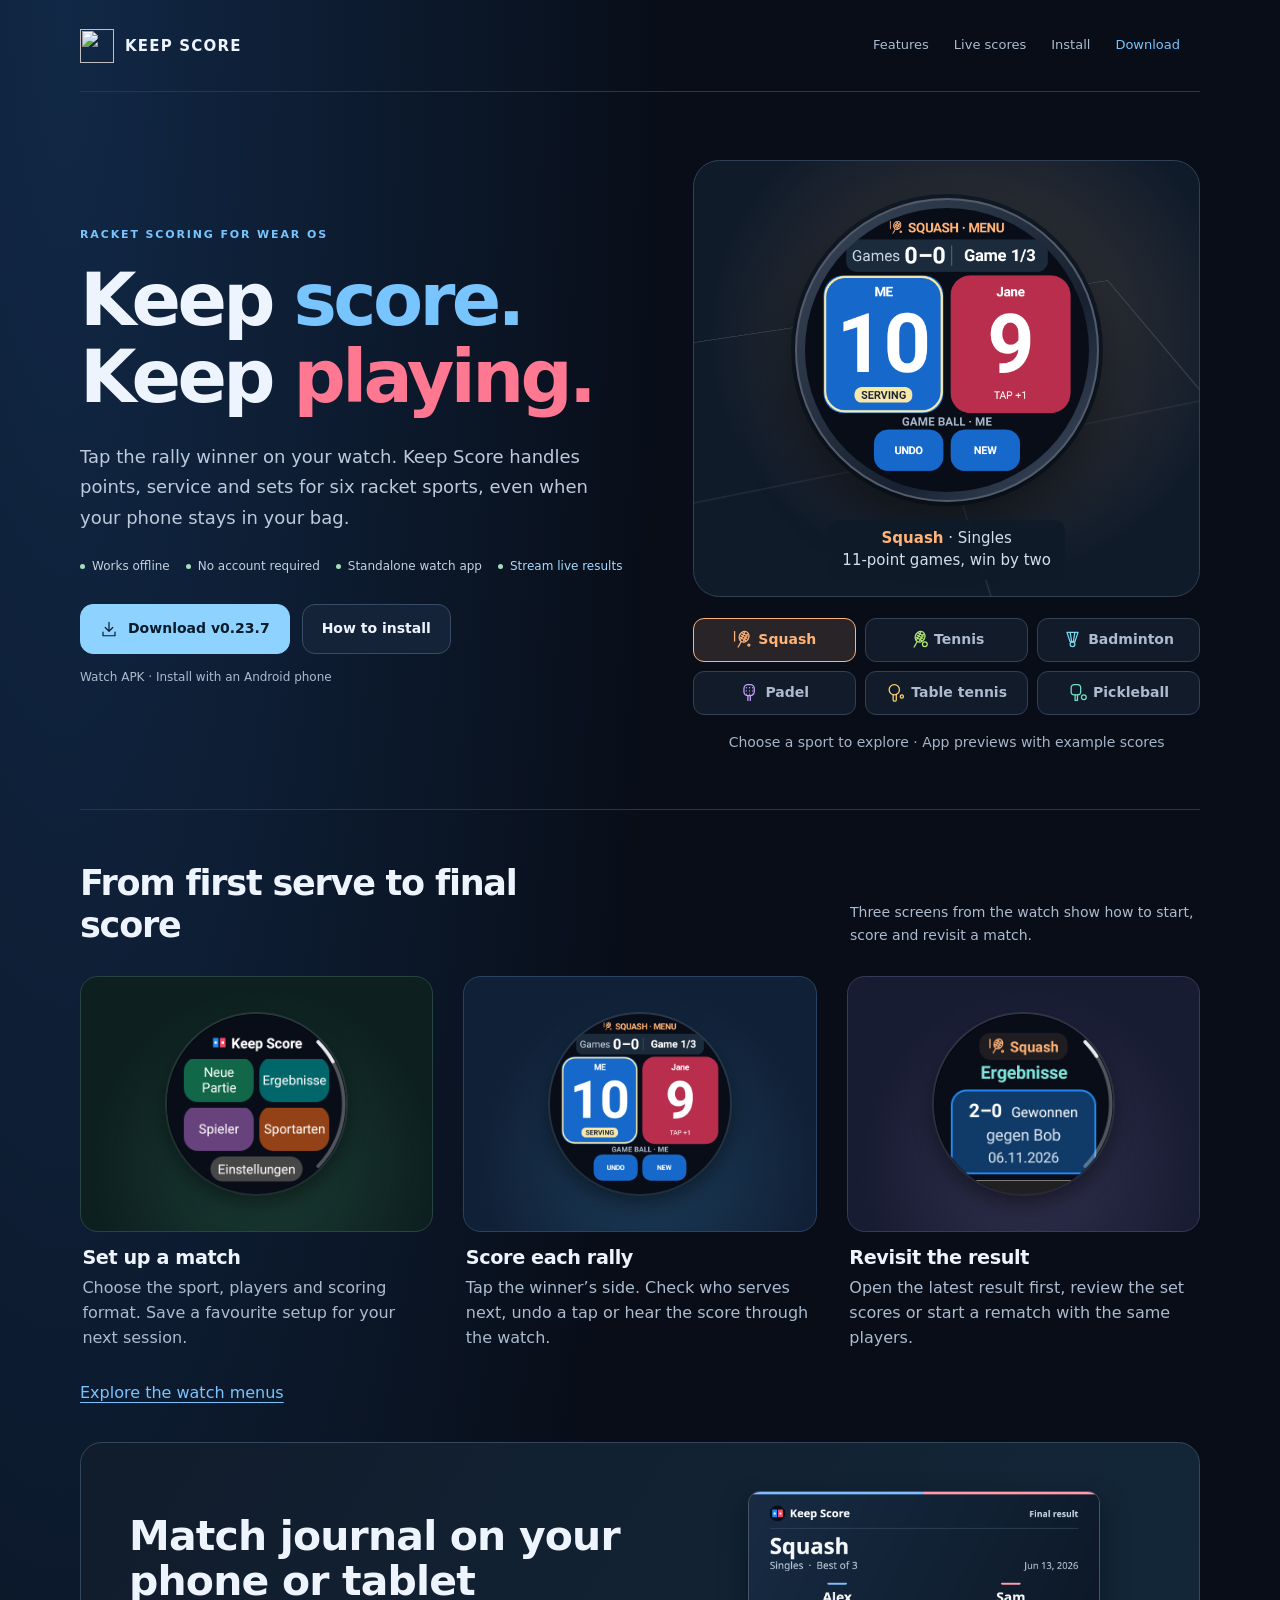
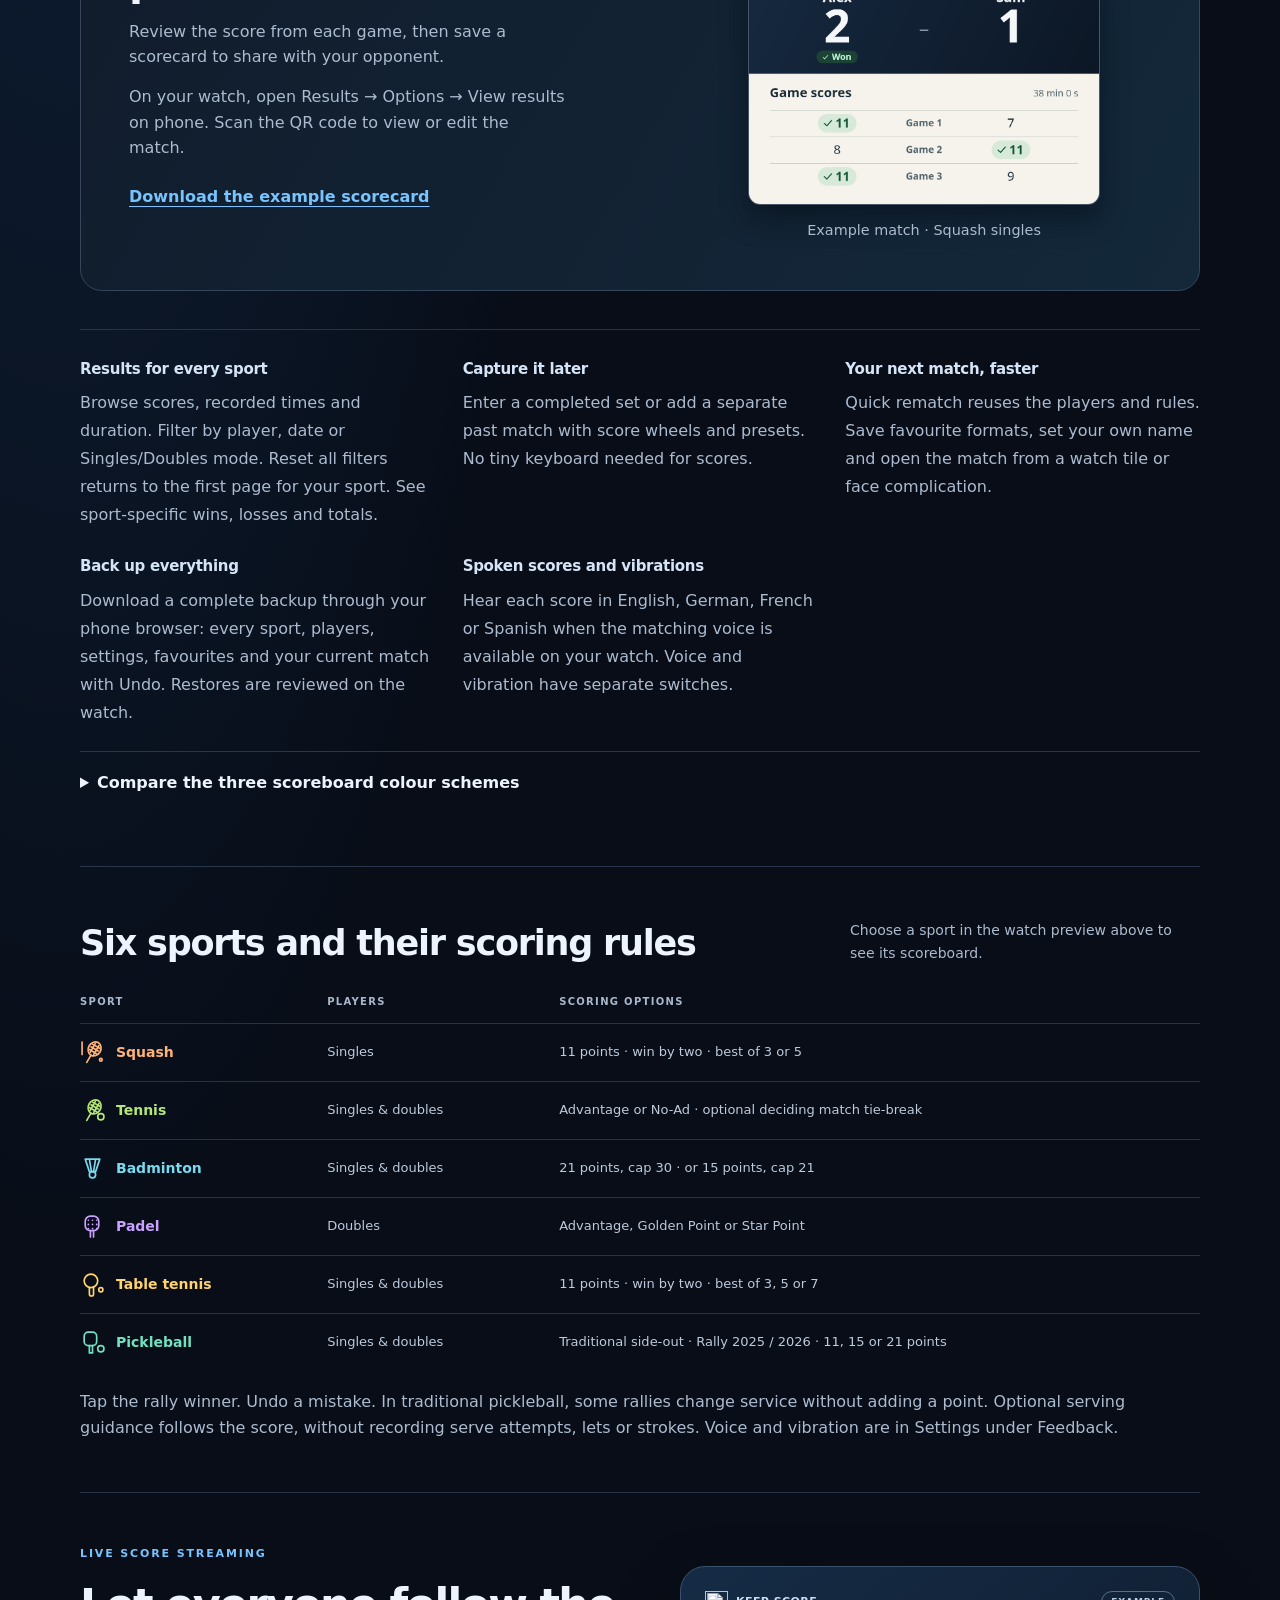
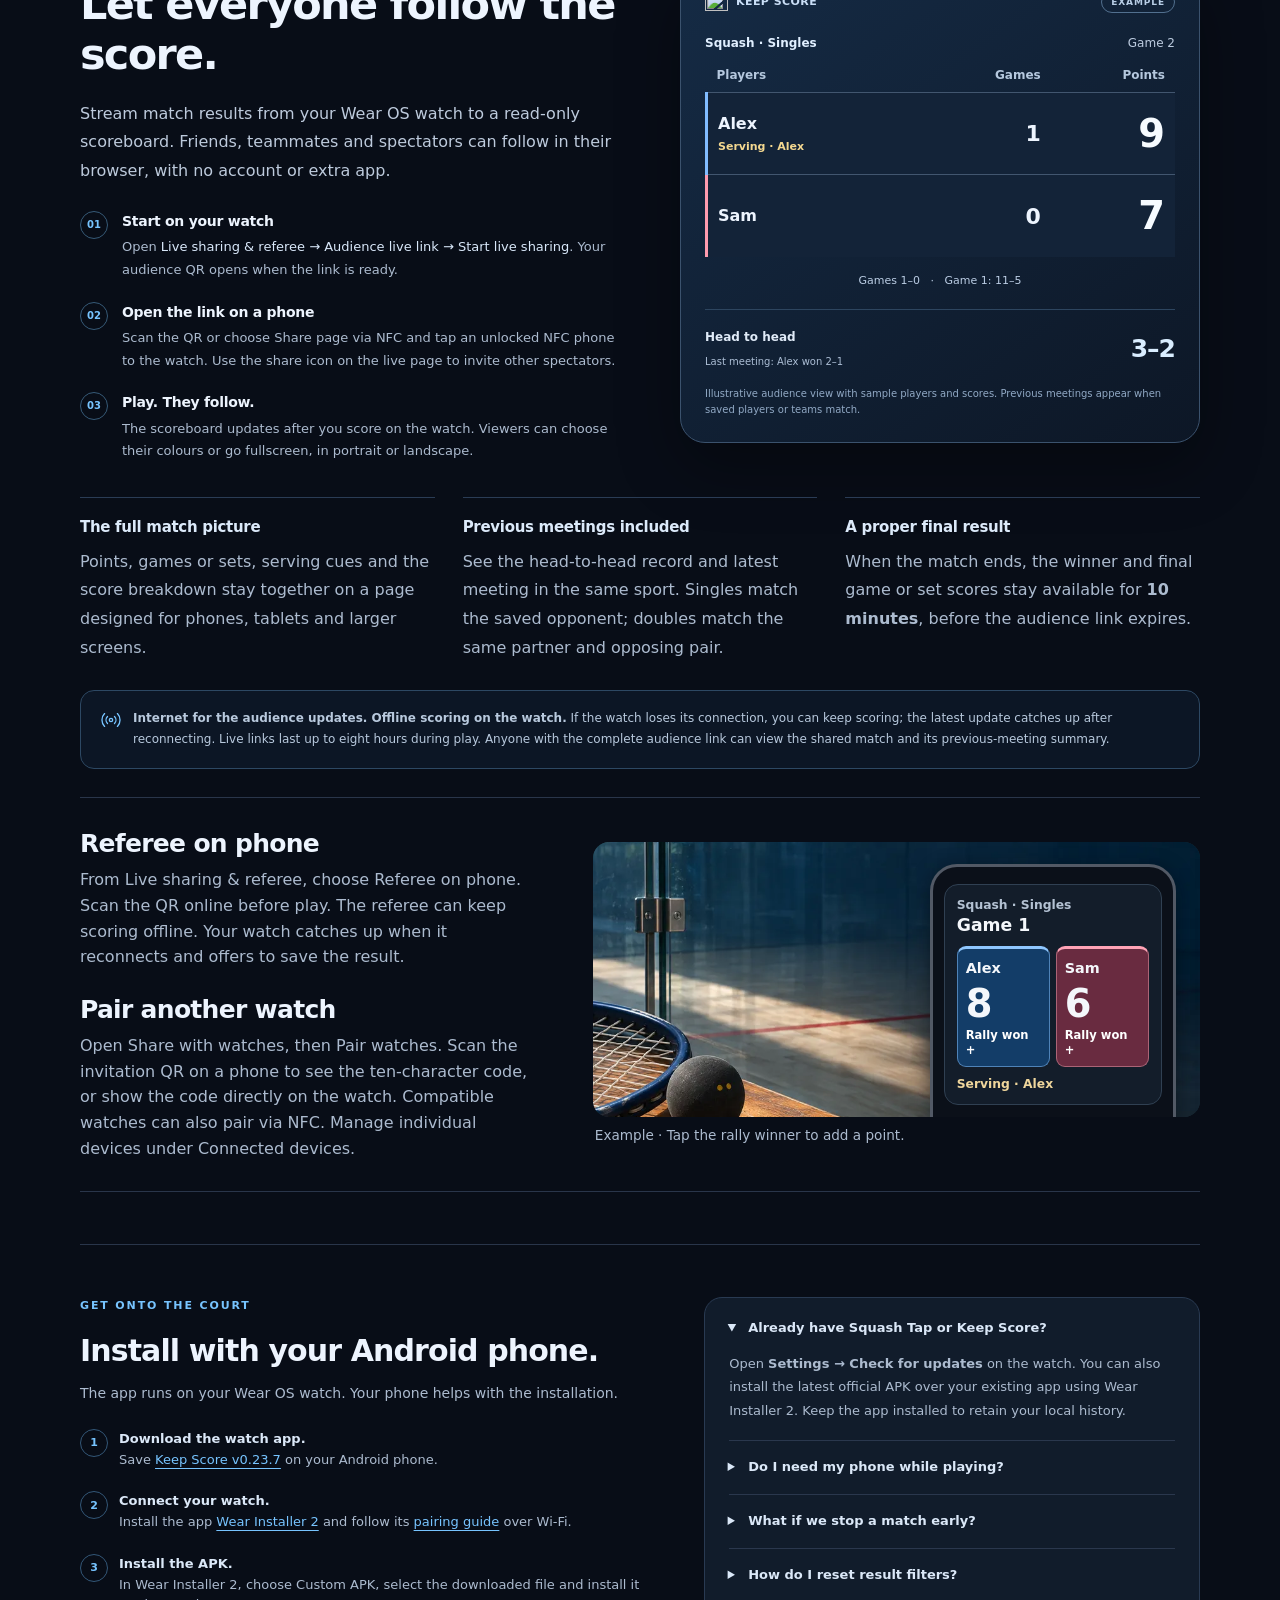
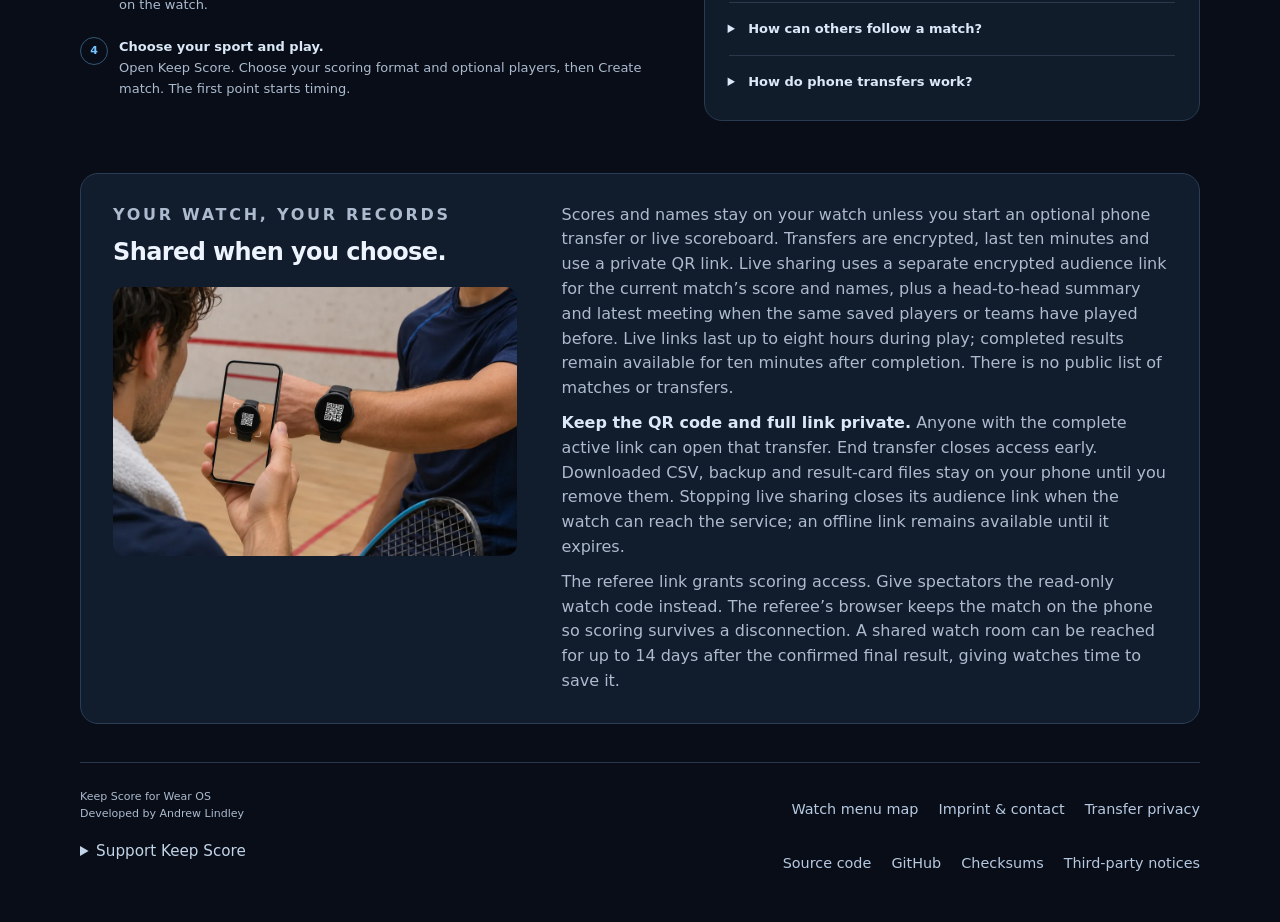
==== public/index.html @ 5d2cbe6f "Use neutral watch menu controls in Keep Score 0.23.7" ====
<!doctype html>
<html lang="en">
<head>
<meta charset="utf-8"><meta name="viewport" content="width=device-width,initial-scale=1"><meta name="theme-color" content="#080d17">
<link rel="icon" href="/favicon.svg" type="image/svg+xml">
<title>Keep Score for Wear OS | Racket sport scorekeeper</title>
<meta name="description" content="Keep score on your watch for squash, tennis, badminton, padel, table tennis and pickleball. Score offline, hear the score, save matches and share a live scoreboard.">
<link rel="canonical" href="https://squash-tap-andrew.endruuu.chatgpt.site/">
<meta name="robots" content="index,follow,max-image-preview:large">
<meta property="og:type" content="website">
<meta property="og:site_name" content="Keep Score">
<meta property="og:title" content="Keep Score for Wear OS | Racket sport scorekeeper">
<meta property="og:description" content="Keep score on your watch for squash, tennis, badminton, padel, table tennis and pickleball. Score offline, hear the score, save matches and share a live scoreboard.">
<meta property="og:url" content="https://squash-tap-andrew.endruuu.chatgpt.site/">
<meta property="og:image" content="https://squash-tap-andrew.endruuu.chatgpt.site/keep-score-social.png">
<meta property="og:image:width" content="1200">
<meta property="og:image:height" content="630">
<meta property="og:image:alt" content="Keep Score for Wear OS with a squash scoreboard and the colour-coded Home screen.">
<meta name="twitter:card" content="summary_large_image">
<meta name="twitter:title" content="Keep Score for Wear OS | Racket sport scorekeeper">
<meta name="twitter:description" content="Keep score on your watch for squash, tennis, badminton, padel, table tennis and pickleball. Score offline, hear the score, save matches and share a live scoreboard.">
<meta name="twitter:image" content="https://squash-tap-andrew.endruuu.chatgpt.site/keep-score-social.png">
<meta name="twitter:image:alt" content="Keep Score for Wear OS with a squash scoreboard and the colour-coded Home screen.">
<script type="application/ld+json">{"@context":"https://schema.org","@type":"SoftwareApplication","@id":"https://squash-tap-andrew.endruuu.chatgpt.site/#app","name":"Keep Score","operatingSystem":"Wear OS","applicationCategory":"SportsApplication","url":"https://squash-tap-andrew.endruuu.chatgpt.site/","description":"Keep score on your watch for squash, tennis, badminton, padel, table tennis and pickleball. Score offline, hear the score, save matches and share a live scoreboard.","image":"https://squash-tap-andrew.endruuu.chatgpt.site/keep-score-social.png","screenshot":["https://squash-tap-andrew.endruuu.chatgpt.site/watch-squash.png","https://squash-tap-andrew.endruuu.chatgpt.site/watch-home-tiles.png","https://squash-tap-andrew.endruuu.chatgpt.site/watch-results-history.png"],"inLanguage":["en","de","fr","es"],"author":{"@type":"Person","name":"Andrew Lindley"},"featureList":["Offline scoring for six racket sports","Spoken scores and vibration feedback","Match history and sport-specific statistics","Live spectator scores and phone referee mode"]}</script>
<style>
:root{color-scheme:dark;--bg:#080d17;--line:#29354a;--text:#edf4fe;--muted:#acbbcf;--blue:#77c4ff;--red:#ff7891;--squash:#ffb377;--tennis:#b4e775;--badminton:#79d9ee;--padel:#c9a2ff;--table-tennis:#ffd36e;--pickleball:#70e2c1}
*{box-sizing:border-box}html{scroll-behavior:smooth;scroll-padding-top:24px}body{margin:0;background:radial-gradient(ellipse at 5% 0,#112846 0,transparent 36%),var(--bg);color:var(--text);font:16px/1.6 system-ui,-apple-system,BlinkMacSystemFont,"Segoe UI",sans-serif}a{color:var(--blue);text-underline-offset:4px}a:focus-visible,summary:focus-visible{outline:3px solid var(--blue);outline-offset:5px;border-radius:5px}img{display:block;max-width:100%;height:auto}.icon{width:24px;height:24px;fill:none;stroke:currentColor;stroke-width:1.6;stroke-linecap:round;stroke-linejoin:round;flex:none}.sr-only{position:absolute;width:1px;height:1px;margin:-1px;padding:0;overflow:hidden;clip:rect(0,0,0,0);white-space:nowrap;border:0}.skip{position:absolute;top:-80px;left:20px;padding:10px 18px;z-index:5;background:var(--text);color:var(--bg)}.skip:focus{top:12px}.container{width:min(1120px,calc(100% - 56px));margin-inline:auto}
.site-nav{display:flex;justify-content:space-between;align-items:center;gap:20px;min-height:92px;border-bottom:1px solid var(--line)}.brand{display:flex;align-items:center;gap:11px;text-decoration:none;color:var(--text);font-size:15px;font-weight:780;letter-spacing:.08em}.brand img{width:34px;height:34px;flex:none}.nav-links{display:flex;align-items:center;gap:25px}.nav-links a{font-size:13px;text-decoration:none;color:var(--muted)}.nav-links a:last-child{color:var(--blue)}.nav-links a:hover{color:var(--text)}
.hero{display:grid;grid-template-columns:1.1fr 1fr;align-items:center;gap:56px;padding:68px 0 56px}.eyebrow{margin:0 0 17px;font-size:11px;font-weight:750;letter-spacing:.17em;color:var(--blue);text-transform:uppercase}h1{font-size:clamp(44px,5.7vw,74px);line-height:1.06;letter-spacing:-.05em;margin:0 0 26px;font-weight:760}h1 em{color:var(--blue);font-style:normal}h1 em:last-child{color:var(--red)}.lead{font-size:18px;line-height:1.7;color:#bdcadc;max-width:520px;margin:0 0 24px}.hero-benefits{display:flex;gap:8px 16px;flex-wrap:wrap;list-style:none;margin:0 0 27px;padding:0;font-size:12px;color:#c5d1e0}.hero-benefits li{display:flex;align-items:center;gap:7px}.hero-benefits li:before{content:"";width:5px;height:5px;border-radius:50%;background:#a2dfb9}.actions{display:flex;gap:12px;flex-wrap:wrap}.button{display:inline-flex;align-items:center;justify-content:center;gap:10px;min-height:50px;border:1px solid #384b66;border-radius:13px;background:#152338;color:var(--text);font-size:14px;font-weight:730;padding:12px 19px;text-decoration:none}.button .icon{width:18px;height:18px}.button.primary{background:#8ed3ff;border-color:#8ed3ff;color:#081b2b}.button:hover{filter:brightness(1.08)}.download-note{font-size:12px;color:var(--muted);max-width:420px;margin:14px 0 0}.version{display:inline-block;color:#dbeafe;border:1px solid #395678;border-radius:6px;padding:0 6px;font-size:11px;margin-right:5px}
.sport-preview{display:grid;grid-template-columns:repeat(3,minmax(0,1fr));gap:9px;border:0;padding:0;margin:0;min-inline-size:0}.sport-preview input{position:absolute;inset:0;width:100%;height:100%;margin:0;opacity:0;cursor:pointer}.sport-preview label{position:relative;display:flex;align-items:center;justify-content:center;gap:6px;min-height:44px;padding:8px 7px;border:1px solid #334055;border-radius:11px;font-size:11px;font-weight:650;color:var(--muted);cursor:pointer;background:#111b2a}.sport-preview label .icon{width:19px;height:19px;color:var(--sport)}.sport-preview label:has(input:checked){background:color-mix(in srgb,var(--sport) 12%,#0b111c);border-color:var(--sport);color:var(--sport)}.sport-preview label:has(input:focus-visible){outline:3px solid var(--blue);outline-offset:3px}.sport-screens{grid-column:1/-1;grid-row:1;margin:0 0 12px}.sport-screen{display:none;text-align:center;margin:0}.watch-frame{width:min(324px,82vw);aspect-ratio:1;border-radius:50%;padding:8px;margin:0 auto;border:2px solid #525b6a;background:linear-gradient(135deg,#3a4658,#172130 65%,#435166);box-shadow:0 22px 54px #0008,0 0 0 4px #111b28;overflow:hidden}.watch-frame img{border-radius:50%;width:100%;aspect-ratio:1}.sport-screen figcaption{font-size:12px;color:var(--muted);min-height:36px;margin:20px 0 0}.sport-screen figcaption strong{color:var(--sport);font-weight:650}.preview-hint{grid-column:1/-1;font-size:11px;text-align:center;color:#a6b5c8;margin:7px 0 0}
.sport-preview:has(#preview-squash:checked) .sport-screens .screen-squash,.sport-preview:has(#preview-tennis:checked) .sport-screens .screen-tennis,.sport-preview:has(#preview-badminton:checked) .sport-screens .screen-badminton,.sport-preview:has(#preview-padel:checked) .sport-screens .screen-padel,.sport-preview:has(#preview-table-tennis:checked) .sport-screens .screen-table-tennis,.sport-preview:has(#preview-pickleball:checked) .sport-screens .screen-pickleball{display:block}
.section{padding:52px 0;border-top:1px solid var(--line)}.section-heading{display:flex;align-items:end;justify-content:space-between;gap:28px;margin-bottom:30px}.section-heading h2{font-size:clamp(27px,3vw,35px);line-height:1.2;letter-spacing:-.035em;margin:0;max-width:630px}.section-heading p{color:var(--muted);font-size:14px;max-width:350px;margin:0}.section-heading .eyebrow{margin-bottom:10px}.sport-table{width:100%;border-collapse:collapse;text-align:left}.sport-table th{color:#a7b8cc;font-size:10px;letter-spacing:.13em;text-transform:uppercase;font-weight:650;padding:0 16px 13px}.sport-table td{border-top:1px solid #253146;padding:16px;color:#bdcadb;font-size:13px;vertical-align:middle}.sport-table th:first-child,.sport-table td:first-child{padding-left:0}.sport-name{display:flex;align-items:center;gap:11px;color:var(--sport);font-weight:700;font-size:14px;white-space:nowrap}.sport-name .icon{width:25px;height:25px}.format-note{margin:18px 0 0;font-size:12px;color:var(--muted)}
.app-gallery{display:grid;grid-template-columns:repeat(3,1fr);gap:30px}.app-gallery article{min-width:0}.screen-circle{width:min(100%,225px);aspect-ratio:1;border-radius:50%;border:1px solid #36445c;overflow:hidden;margin:0 auto 24px;background:var(--bg)}.screen-circle img{width:100%;height:100%;border-radius:50%}h3{font-size:18px;line-height:1.3;letter-spacing:-.02em;margin:0 0 10px}.app-gallery p,.feature p{font-size:13px;line-height:1.75;color:var(--muted);margin:0}.app-gallery h3{display:flex;gap:9px;align-items:center}.number{font-size:10px;font-weight:700;color:var(--blue);letter-spacing:.05em}.gallery-note{font-size:11px;color:#9aaabd;margin:27px 0 0}.feature-row{display:grid;grid-template-columns:repeat(3,1fr);gap:28px;margin-top:38px;padding-top:30px;border-top:1px solid #253146}.feature h3{font-size:15px;color:#d5e4f7}.service-note{display:flex;align-items:flex-start;gap:14px;margin-top:32px;padding:22px 24px;border:1px solid #45503f;border-radius:16px;background:#222b231f}.service-note .icon{color:#f6e7ab;margin-top:3px}.service-note p{margin:0;font-size:13px;color:var(--muted)}.service-note strong{display:block;color:#f6e7ab;margin-bottom:4px;font-size:14px}
.install-grid{display:grid;grid-template-columns:1.15fr 1fr;gap:54px}.install-grid h2{font-size:30px;letter-spacing:-.03em;line-height:1.25;margin:0 0 13px}.install-intro{color:var(--muted);font-size:14px;margin:0 0 24px}.install-steps{padding:0;margin:0;list-style:none;counter-reset:install}.install-steps li{display:grid;grid-template-columns:28px 1fr;gap:11px;margin-bottom:21px;font-size:13px;color:var(--muted);counter-increment:install}.install-steps li:before{content:counter(install);display:flex;align-items:center;justify-content:center;width:26px;height:26px;border:1px solid #335778;border-radius:50%;color:var(--blue);font-weight:700;font-size:11px}.install-steps strong{color:#dbe8f8}.faq{border:1px solid #293a52;border-radius:18px;background:#111c2b;padding:4px 24px}.faq details{border-bottom:1px solid #2a374d;padding:16px 0}.faq details:last-child{border-bottom:0}.faq summary{cursor:pointer;font-size:13px;font-weight:650;color:#dbe8f8;list-style-position:outside;margin-left:15px;padding-left:4px}.faq p{font-size:13px;color:var(--muted);margin:13px 0 2px;line-height:1.8}.privacy{display:grid;grid-template-columns:.8fr 1.2fr;gap:45px;border:1px solid #2a3d56;border-radius:18px;background:#111c2c;padding:29px 32px;margin-bottom:38px}.privacy h2{font-size:24px;line-height:1.3;letter-spacing:-.025em;margin:0}.privacy p{font-size:12px;color:var(--muted);margin:0 0 10px}.privacy p:last-child{margin:0}.privacy strong{color:#dce8f8}.site-footer{display:flex;align-items:flex-start;justify-content:space-between;gap:25px;padding:25px 0 36px;border-top:1px solid var(--line)}.site-footer p{font-size:11px;color:var(--muted);margin:0}.footer-links{display:flex;flex-wrap:wrap;gap:10px 20px;justify-content:flex-end;max-width:500px}.footer-links a{font-size:11px;text-decoration:none;color:#b6c9e1}
@media(max-width:900px){.hero{gap:32px}.watch-frame{width:285px}.sport-preview label{font-size:10px;gap:4px}.sport-preview label .icon{width:17px;height:17px}.install-grid{gap:30px}.app-gallery{gap:20px}}
@media(max-width:700px){.container{width:calc(100% - 40px)}.site-nav{min-height:76px;gap:12px}.brand{font-size:13px;gap:8px}.brand img{width:30px;height:30px}.nav-links{gap:16px}.nav-links a{font-size:12px}.nav-features{display:none}.hero{grid-template-columns:1fr;gap:38px;padding:40px 0}.lead{font-size:16px}.hero-benefits{margin-bottom:23px}h1{font-size:clamp(43px,9vw,62px);margin-bottom:23px}.sport-preview{max-width:460px;width:100%;margin-inline:auto;grid-template-columns:repeat(3,1fr)}.watch-frame{width:min(310px,80vw)}.sport-preview label{font-size:11px}.sport-preview label .icon{width:20px;height:20px}.section{padding:36px 0}.section-heading{display:block;margin-bottom:24px}.section-heading p{max-width:100%;margin-top:13px}.section-heading h2{font-size:28px}.sport-table th{padding-inline:8px}.sport-table td{padding:15px 8px}.sport-table td:last-child{font-size:12px}.sport-table th:nth-child(2),.sport-table td:nth-child(2){display:none}.sport-table .mobile-mode{display:block;font-size:10px;font-weight:400;color:var(--muted);margin-top:2px}.sport-name{font-size:13px;gap:9px}.sport-name .icon{width:22px;height:22px}.app-gallery{grid-template-columns:1fr;gap:30px}.app-gallery article{display:grid;grid-template-columns:125px 1fr;gap:22px;align-items:center}.screen-circle{width:125px;margin:0}.app-gallery h3{font-size:16px}.app-gallery p{font-size:12px}.feature-row{grid-template-columns:1fr;gap:23px;margin-top:28px;padding-top:26px}.feature h3{margin-bottom:6px}.service-note{padding:18px;margin-top:26px}.install-grid{grid-template-columns:1fr;gap:28px}.install-grid h2{font-size:28px}.privacy{grid-template-columns:1fr;gap:17px;padding:24px;margin-bottom:24px}.privacy h2{font-size:23px}.site-footer{display:block;padding-bottom:30px}.footer-links{justify-content:flex-start;margin-top:17px;gap:12px 20px}.faq{padding-inline:20px}}
@media(min-width:701px){.mobile-mode{display:none}}@media(max-width:360px){.container{width:calc(100% - 32px)}.nav-links{gap:12px}.app-gallery article{grid-template-columns:108px 1fr;gap:16px}.screen-circle{width:108px}.button{font-size:13px;padding-inline:15px}.sport-name{white-space:normal}.sport-table td{font-size:11px}.sport-name .icon{width:19px;height:19px}}@media(prefers-reduced-motion:reduce){html{scroll-behavior:auto}}
.palette-gallery{display:grid;grid-template-columns:repeat(3,1fr);gap:24px;margin:28px 0 0}.palette-gallery figure{margin:0;text-align:center}.palette-gallery img{width:min(100%,200px);border-radius:50%}.palette-gallery figcaption{font-size:13px;color:var(--muted);margin-top:10px}@media(max-width:500px){.palette-gallery{gap:12px}.palette-gallery figcaption{font-size:11px}}

.live-grid{display:grid;grid-template-columns:1.05fr 1fr;align-items:center;gap:54px}.live-copy h2{font-size:clamp(29px,3.5vw,43px);line-height:1.16;letter-spacing:-.04em;margin:0 0 20px}.live-intro{font-size:15px;color:#bdcadc;margin:0 0 25px;line-height:1.8}.live-steps{list-style:none;padding:0;margin:0;display:grid;gap:20px}.live-steps li{display:grid;grid-template-columns:30px 1fr;gap:12px}.live-step-number{width:28px;height:28px;display:grid;place-items:center;border:1px solid #365a77;border-radius:50%;font-size:10px;font-weight:750;color:var(--blue)}.live-steps h3{font-size:14px;margin:1px 0 6px}.live-steps p{font-size:13px;color:var(--muted);line-height:1.75;margin:0}.live-menu-path{color:#d9e8fa}.live-copy,.live-example{min-width:0}.live-example{margin:0;border:1px solid #3b526d;border-radius:25px;background:linear-gradient(145deg,#152b45,#0d1726);padding:24px;box-shadow:0 24px 64px #0005}.live-preview-head{display:flex;align-items:center;justify-content:space-between;gap:12px;font-size:11px;color:#c9def6;margin-bottom:20px;font-weight:700;letter-spacing:.04em}.live-preview-head .icon{width:18px;height:18px;color:#88d6ff}.live-preview-head>span:first-child{display:flex;align-items:center;gap:8px}.live-preview-example{padding:3px 9px;border:1px solid #52708f;border-radius:20px;color:#b8cee6;font-size:9px;letter-spacing:.1em;text-transform:uppercase}.live-preview-sport{display:flex;align-items:center;justify-content:space-between;gap:10px;font-size:12px;color:#bdcce0;margin:0 0 13px}.live-preview-sport strong{color:#e0efff;font-weight:650}.live-preview-score{width:100%;border-collapse:collapse;font-variant-numeric:tabular-nums;text-align:right}.live-preview-score thead th{color:#b5c8de;font-weight:650;font-size:12px;padding:0 10px 7px}.live-preview-score th:first-child{text-align:left}.live-preview-score tbody th,.live-preview-score td{border-top:1px solid #42566f;padding:10px;background:#132338}.live-preview-score tbody th{border-inline-start:3px solid #81bcff;line-height:1.25}.live-preview-score tbody tr:last-child th{border-inline-start-color:#ff9bae}.live-preview-serving{display:block;font-size:11px;color:#f4d890;font-weight:600;margin-top:6px}.live-preview-score td{font-size:22px;font-weight:650}.live-preview-score td:last-child{font-size:clamp(29px,3vw,40px);font-weight:750;color:#f6fbff}.live-preview-games{font-size:11px;color:#bbcde4;text-align:center;margin:15px 0 0}.live-preview-history{display:grid;grid-template-columns:minmax(0,1fr) auto;gap:6px 20px;align-items:center;border-top:1px solid #2d455f;padding-top:18px;margin-top:20px}.live-preview-history strong{font-size:12px;color:#e0ebf8}.live-preview-history .live-preview-balance{font-size:25px;color:#d9edff;letter-spacing:-1px;grid-column:2;grid-row:1/span 2}.live-preview-history p{font-size:10px;color:#acbed5;margin:0;line-height:1.6}.live-example figcaption{font-size:10px;color:#91a9c5;line-height:1.6;margin-top:16px}.live-details{display:grid;grid-template-columns:repeat(3,minmax(0,1fr));gap:28px;margin-top:34px}.live-details article{min-width:0;padding-top:20px;border-top:1px solid #2a3c55}.live-details h3{font-size:15px;color:#dceafa}.live-details p{font-size:13px;color:var(--muted);line-height:1.8;margin:0}.live-note{display:flex;gap:12px;align-items:flex-start;border:1px solid #2d4863;border-radius:14px;padding:17px 20px;background:#11203580;margin:27px 0 0;font-size:12px;color:#b8c9dd;line-height:1.8}.live-note .icon{width:20px;height:20px;color:var(--blue);margin-top:2px}.live-note p{margin:0}.nav-live-short{display:none}.hero-benefits a{color:#a7d9ff;text-decoration:none}.hero-benefits a:hover{text-decoration:underline}
@media(max-width:900px){.live-grid{gap:30px}.live-example{padding:19px}.live-copy h2{font-size:34px}.live-details{gap:22px}}
@media(max-width:700px){.live-grid{grid-template-columns:1fr;gap:30px}.live-copy h2{font-size:32px}.live-example{width:100%;max-width:470px;margin-inline:auto;padding:22px}.live-details{grid-template-columns:1fr;gap:20px;margin-top:28px}.live-details article{padding-top:17px}.live-note{padding:16px}.nav-live-full{display:none}.nav-live-short{display:inline}.live-preview-points{font-size:76px}}
@media(max-width:360px){.live-example{padding:16px}.live-copy h2{font-size:29px}.live-preview-games{font-size:10px}}
.site-language .language-picker{display:flex;align-items:center;gap:7px;color:var(--muted);font-size:12px}.site-language select{font:inherit;min-height:42px;max-width:150px;background:#142236;color:var(--text);border:1px solid #416184;border-radius:10px;padding:5px 9px}.site-language select:focus-visible{outline:3px solid var(--blue)}.site-nav{display:grid;grid-template-columns:auto minmax(0,1fr) auto}.nav-links{justify-content:flex-end;flex-wrap:wrap}@media(max-width:800px){.site-nav{grid-template-columns:minmax(0,1fr) auto;gap:8px 12px;padding-block:12px}.site-language{grid-column:2;grid-row:1}.nav-links{grid-row:2;grid-column:1/-1;justify-content:flex-start}.site-language .language-picker>span{position:absolute;width:1px;height:1px;overflow:hidden;clip-path:inset(50%)}.site-language select{max-width:145px}}
@media (max-width:800px){
  .site-nav{align-items:center}
  .nav-links{gap:4px 18px}
  .nav-links a{display:inline-flex;align-items:center;min-height:44px}
}
@media(max-width:390px){.hero>*{min-width:0}.sport-preview{grid-template-columns:repeat(2,minmax(0,1fr))}.hero h1{font-size:clamp(32px,10vw,39px);overflow-wrap:anywhere}}

#linked-watch-modes {
  display: grid;
  grid-template-columns: minmax(0, .85fr) minmax(0, 1.15fr);
  grid-template-areas: "referee visual" "watches visual";
  gap: 24px clamp(24px, 5vw, 68px);
  margin-top: 28px;
  padding: 30px 0;
  border-block: 1px solid var(--line);
}
#linked-watch-modes article { min-width: 0; }
#linked-watch-modes h3 { margin: 0 0 7px; font-size: clamp(20px, 2.2vw, 25px); letter-spacing: -.028em; }
#linked-watch-modes article p { margin: 0; color: var(--muted); }
#phone-referee { grid-area: referee; align-self: end; }
.watch-pairing { grid-area: watches; }
.referee-figure { grid-area: visual; align-self: center; margin: 0; min-width: 0; }
.referee-scene { position: relative; isolation: isolate; overflow: hidden; display: grid; justify-items: end; align-items: end; padding: 22px clamp(12px, 4%, 34px) 0; border-radius: 16px; background: #192d37; }
.referee-scene > img { position: absolute; inset: 0; width: 100%; height: 100%; object-fit: cover; z-index: -1; }
.referee-phone { width: min(100%, 246px); background: #0b1019; color: #f4f7fb; border: 3px solid #525965; border-bottom: 0; border-radius: 27px 27px 0 0; padding: 17px 11px 12px; box-shadow: 0 4px 18px #04070c80; font-variant-numeric: tabular-nums; }
.referee-display { padding: 12px; border: 1px solid #304052; border-radius: 14px; background: #131d2a; }
.referee-display small { display: block; font-size: .77rem; font-weight: 550; line-height: 1.3; color: #b4c2d3; }
.referee-game { display: block; margin: 2px 0 10px; font-size: 1.08rem; line-height: 1.2; }
.referee-teams { display: grid; grid-template-columns: repeat(2, minmax(0, 1fr)); gap: 6px; }
.referee-side { display: flex; flex-direction: column; gap: 4px; padding: 8px; border: 1px solid #4f83b8; border-top: 3px solid #8fc7ff; border-radius: 9px; background: #133d68; }
.referee-side:last-child { background: #692b40; border-color: #ab6476; border-top-color: #ffa3b6; }
.referee-side b { font-size: .9rem; }
.referee-side strong { font-size: 2.4rem; line-height: 1.05; }
.referee-side small { margin-top: auto; font-size: .72rem; color: white; overflow-wrap: anywhere; }
.referee-display .referee-serve { margin-top: 9px; color: #efd69c; }
.referee-figure figcaption { margin: 8px 2px 0; color: var(--muted); font-size: .85rem; }
.privacy-photo { display: block; width: 100%; height: auto; margin-top: 18px; border-radius: 12px; }
.privacy p { font-size: .94rem; line-height: 1.55; }
@media (max-width: 700px) {
  #linked-watch-modes { grid-template-columns: minmax(0,1fr); grid-template-areas: "referee" "visual" "watches"; gap: 18px; }
  .referee-figure { width: 100%; max-width: 480px; }
}
@media (max-width: 390px) {
  .referee-scene { padding: 15px 8px 0; }
  .referee-phone { width: min(100%, 220px); padding: 12px 8px 8px; }
}

.match-story{scroll-margin-top:1rem}.match-story .section-heading{align-items:end}.match-story .section-heading h2{max-width:19ch}
.match-gallery{display:grid;grid-template-columns:repeat(3,minmax(0,1fr));gap:clamp(1rem,2.4vw,1.9rem);margin:1.6rem 0 .85rem}
.match-stage{margin:0;min-width:0}.stage-screen{min-height:clamp(12.5rem,20vw,16.5rem);display:grid;place-items:center;padding:1.25rem;border-radius:1.1rem;border:1px solid var(--stage-line);background:radial-gradient(ellipse at 52% 74%,var(--stage-glow),transparent 66%),var(--stage-bg)}
.stage-home{--stage-bg:#0d201f;--stage-line:#284541;--stage-glow:#1b3d35}.stage-play{--stage-bg:#102036;--stage-line:#294460;--stage-glow:#1c3c59}.stage-result{--stage-bg:#171c32;--stage-line:#353b58;--stage-glow:#32304e}
.stage-screen img{width:clamp(10.2rem,14vw,13rem);aspect-ratio:1;object-fit:contain;border-radius:50%;box-shadow:0 .6rem 1.35rem #0007,0 0 0 2px #53616f66}
.match-stage figcaption{padding:.9rem .15rem .4rem}.match-stage h3{font-size:1.2rem;line-height:1.25;margin:0 0 .35rem}.match-stage p{font-size:1rem;line-height:1.55;color:var(--muted);margin:0}
.menu-guide-link{display:inline-flex;align-items:center;min-height:2.75rem;text-underline-offset:.25rem}.palette-picker{margin-top:1.5rem;border-top:1px solid var(--line);padding:.7rem 0}.palette-picker summary{color:var(--text);font-size:1rem;font-weight:650;padding:.45rem 0;cursor:pointer}
.feature p,.format-note,.live-intro,.live-details p,.privacy p,.referee-copy p{font-size:1rem}.site-footer{gap:1.2rem}.footer-links{align-items:center}.footer-links a{display:inline-flex;align-items:center;min-height:2.75rem;font-size:.9rem}
.footer-credit{min-width:0;max-width:32rem}
.footer-credit .project-support{margin-top:.4rem}
.project-support summary{width:fit-content;min-height:2.75rem;align-content:center;color:#c2d4e7;font-size:.95rem;cursor:pointer}
.project-support summary:focus-visible,.project-support a:focus-visible{outline:2px solid var(--blue);outline-offset:3px}
.site-footer .project-support p{font-size:1rem;line-height:1.55;max-width:38ch;margin:.2rem 0}
.project-support a{display:inline-flex;align-items:center;min-height:2.75rem;font-size:.95rem;text-underline-offset:.2em}
.support-links{display:flex;flex-wrap:wrap;gap:.6rem;margin:.8rem 0 .2rem}
.support-links .button{padding:.55rem 1rem;border-radius:.65rem}
.support-codes{display:flex;flex-wrap:wrap;gap:1rem;margin:.3rem 0 .75rem}
.support-codes figure{width:13rem;max-width:100%;margin:0}
.support-codes img{width:100%;border-radius:.5rem}
.support-codes figcaption{margin-top:.35rem;color:var(--muted);font-size:.9rem}
@media(max-width:680px){.match-gallery{grid-template-columns:1fr;gap:1rem;margin-top:1.2rem}.match-stage{display:grid;grid-template-columns:minmax(6rem,36%) 1fr;align-items:center;gap:clamp(.8rem,3vw,1.25rem)}.stage-screen{padding:.5rem;min-height:0;aspect-ratio:1}.stage-screen img{width:92%;max-width:11rem}.match-stage figcaption{padding:0}.match-stage h3{font-size:1.08rem}.match-stage p{font-size:1rem}.match-story .section-heading{margin-bottom:.6rem}}
@media(max-width:325px){.match-stage{grid-template-columns:1fr}.stage-screen{max-height:10rem;aspect-ratio:auto}.stage-screen img{width:8rem}}
@media(prefers-reduced-motion:reduce){html{scroll-behavior:auto}}
.sport-screens { min-width: 0; }
.sport-screen {
  position: relative;
  isolation: isolate;
  overflow: hidden;
  padding: clamp(1.4rem, 3.2vw, 2.3rem) .8rem 1rem;
  border: 1px solid #304155;
  border-radius: 1.65rem;
  background: radial-gradient(ellipse at 55% 40%, color-mix(in srgb, var(--sport) 19%, #182430), transparent 67%), #101b2a;
}
.sport-screen::before {
  position: absolute;
  z-index: -1;
  content: "";
  inset: 12% -9% -22%;
  border: 2px solid #ffffff1d;
  border-radius: 1px;
  background: linear-gradient(90deg, transparent calc(50% - 1px), #ffffff1d 50%, transparent calc(50% + 1px)), linear-gradient(transparent calc(50% - 1px), #ffffff1d 50%, transparent calc(50% + 1px));
  transform: perspective(26rem) rotateX(36deg) rotate(-14deg);
}
.sport-screen .watch-frame { width: min(100%, clamp(13rem, 24vw, 19rem)); }
.sport-screen figcaption {
  display: inline-block;
  max-width: 100%;
  margin-top: 1.15rem;
  padding: .5rem .9rem;
  border-radius: .65rem;
  color: #d4dfec;
  background: #101b2aeb;
  font-size: .9375rem;
  line-height: 1.45;
}
.sport-preview label { font-size: .875rem; line-height: 1.2; overflow-wrap: anywhere; }
.preview-hint { font-size: .875rem; }
.journal-showcase {
  display: grid;
  grid-template-columns: minmax(0, 1fr) minmax(0, .9fr);
  align-items: center;
  gap: clamp(1.5rem, 5vw, 4rem);
  margin-top: 1.75rem;
  padding: clamp(1.15rem, 4vw, 3rem);
  border: 1px solid #35475d;
  border-radius: 1.35rem;
  background: linear-gradient(120deg, #111c2c, #13283a);
}
.journal-copy h3 { font-size: clamp(1.6rem, 3.2vw, 2.6rem); line-height: 1.1; max-width: 18ch; }
.journal-copy p { color: var(--muted); max-width: 43ch; margin: .9rem 0; }
.journal-copy .menu-guide-link { font-weight: 650; }
.journal-showcase figure { margin: 0; text-align: center; }
.journal-showcase figure a { display: inline-block; width: min(100%, 22rem); border-radius: .75rem; cursor: zoom-in; }
.journal-showcase figure img { width: 100%; height: auto; border-radius: .75rem; border: 1px solid #485566; box-shadow: 0 .8rem 1.6rem #040b1480; }
.journal-showcase figcaption { color: var(--muted); margin-top: .4rem; font-size: .9rem; }
@media (max-width: 700px) {
  .sport-screen .watch-frame { width: min(100%, 16.5rem); }
  .journal-showcase { grid-template-columns: minmax(0, 1fr); }
}
</style>
</head>
<body>
<svg aria-hidden="true" width="0" height="0" style="position:absolute;overflow:hidden"><defs>
<symbol id="icon-pickleball" viewBox="0 0 24 24"><rect x="4" y="2" width="12" height="13" rx="4"/><path d="M9 15v7h3v-7"/><circle cx="20" cy="18" r="3"/></symbol><symbol id="icon-squash" viewBox="0 0 24 24"><g transform="rotate(30 12 12)"><ellipse cx="12" cy="8" rx="6" ry="7"/><path d="M12 15v8M8 5h8M8 8h8M8 11h8M10 3v10M14 3v10"/></g><path d="M2 2v12"/><circle cx="20" cy="19" r="1.3"/></symbol>
<symbol id="icon-tennis" viewBox="0 0 24 24"><g transform="rotate(30 12 12)"><ellipse cx="12" cy="8" rx="6" ry="7"/><path d="M12 15v8M8 5h8M8 8h8M8 11h8M10 3v10M14 3v10"/></g><circle cx="20" cy="18" r="3"/></symbol>
<symbol id="icon-badminton" viewBox="0 0 24 24"><path d="M5 3h14l-4 12H9zM9 3l2 12M15 3l-2 12"/><ellipse cx="12" cy="18" rx="3" ry="3"/></symbol>
<symbol id="icon-padel" viewBox="0 0 24 24"><rect x="5" y="2" width="13" height="14" rx="5"/><path d="M10 16v6M13 16v6M8 6h.1M12 6h.1M16 6h.1M8 10h.1M12 10h.1M16 10h.1M8 14h.1M12 14h.1M16 14h.1"/></symbol>
<symbol id="icon-table-tennis" viewBox="0 0 24 24"><ellipse cx="10.5" cy="8.5" rx="6.5" ry="6.5"/><path d="M9 15v6a1 1 0 0 0 4 0v-7"/><circle cx="20" cy="17" r="2"/></symbol>
<symbol id="icon-download" viewBox="0 0 24 24"><path d="M12 3v12m-5-5 5 5 5-5M4 16v5h16v-5"/></symbol>
<symbol id="icon-serve" viewBox="0 0 24 24"><circle cx="12" cy="12" r="8"/><path d="M5 7c7 0 12 5 12 12M7 5c0 7 5 12 12 12"/></symbol>
<symbol id="icon-broadcast" viewBox="0 0 24 24"><circle cx="12" cy="12" r="2"/><path d="M7.8 7.8a6 6 0 0 0 0 8.4M16.2 7.8a6 6 0 0 1 0 8.4M4.3 4.3a11 11 0 0 0 0 15.4M19.7 4.3a11 11 0 0 1 0 15.4"/></symbol></defs></svg>
<a href="#main" class="skip">Skip to content</a>
<div class="container">
<nav class="site-nav" aria-label="Main navigation"><a class="brand" href="#main"><img src="/favicon.svg" alt="" width="34" height="34">KEEP SCORE</a><div class="nav-links"><a class="nav-features" href="#features">Features</a><a class="nav-live" href="#live-scores" aria-label="Live score streaming"><span class="nav-live-full" aria-hidden="true">Live scores</span><span class="nav-live-short" aria-hidden="true">Live</span></a><a href="#install">Install</a><a href="#download">Download</a></div><div class="site-language" data-language-control></div></nav>
<main id="main">
<section class="hero" aria-labelledby="hero-title">
<div><p class="eyebrow">Racket scoring for Wear OS</p><h1 id="hero-title">Keep <em>score.</em><br>Keep <em>playing.</em></h1>
<p class="lead">Tap the rally winner on your watch. Keep Score handles points, service and sets for six racket sports, even when your phone stays in your bag.</p>
<ul class="hero-benefits"><li>Works offline</li><li>No account required</li><li>Standalone watch app</li><li><a href="#live-scores">Stream live results</a></li></ul>
<div class="actions" id="download"><a class="button primary" href="apks/KeepScore-0.23.7.apk" download><svg class="icon" aria-hidden="true"><use href="#icon-download"/></svg>Download v0.23.7</a><a class="button" href="#install">How to install</a></div>
<p class="download-note">Watch APK · Install with an Android phone</p></div>
<fieldset class="sport-preview" aria-describedby="preview-hint"><legend class="sr-only">Choose a sport to preview its scoreboard</legend>
<label for="preview-squash" style="--sport:var(--squash)"><input type="radio" name="preview-sport" id="preview-squash" checked><svg class="icon" aria-hidden="true"><use href="#icon-squash"/></svg>Squash</label>
<label for="preview-tennis" style="--sport:var(--tennis)"><input type="radio" name="preview-sport" id="preview-tennis"><svg class="icon" aria-hidden="true"><use href="#icon-tennis"/></svg>Tennis</label>
<label for="preview-badminton" style="--sport:var(--badminton)"><input type="radio" name="preview-sport" id="preview-badminton"><svg class="icon" aria-hidden="true"><use href="#icon-badminton"/></svg>Badminton</label>
<label for="preview-padel" style="--sport:var(--padel)"><input type="radio" name="preview-sport" id="preview-padel"><svg class="icon" aria-hidden="true"><use href="#icon-padel"/></svg>Padel</label>
<label for="preview-table-tennis" style="--sport:var(--table-tennis)"><input type="radio" name="preview-sport" id="preview-table-tennis"><svg class="icon" aria-hidden="true"><use href="#icon-table-tennis"/></svg>Table tennis</label>
<label for="preview-pickleball" style="--sport:var(--pickleball)"><input type="radio" name="preview-sport" id="preview-pickleball"><svg class="icon" aria-hidden="true"><use href="#icon-pickleball"/></svg>Pickleball</label>
<div class="sport-screens">
<figure class="sport-screen screen-squash" style="--sport:var(--squash)"><div class="watch-frame"><img src="watch-squash.png" width="466" height="466" alt="Squash scoreboard example: 10–9 with Me serving and game ball highlighted" fetchpriority="high"></div><figcaption><strong>Squash</strong> · Singles<br>11-point games, win by two</figcaption></figure>
<figure class="sport-screen screen-tennis" style="--sport:var(--tennis)"><div class="watch-frame"><img src="watch-tennis.png" width="466" height="466" alt="Tennis scoreboard example with advantage scoring and a separate serving badge"></div><figcaption><strong>Tennis</strong> · Singles &amp; doubles<br>Games, sets and tie-breaks</figcaption></figure>
<figure class="sport-screen screen-badminton" style="--sport:var(--badminton)"><div class="watch-frame"><img src="watch-badminton.png" width="466" height="466" alt="Badminton scoreboard example: 10–9 with a highlighted serving side"></div><figcaption><strong>Badminton</strong> · Singles &amp; doubles<br>21- or 15-point games</figcaption></figure>
<figure class="sport-screen screen-padel" style="--sport:var(--padel)"><div class="watch-frame"><img src="watch-padel.png" width="466" height="466" alt="Padel doubles scoreboard example with the individual serving role shown"></div><figcaption><strong>Padel</strong> · Doubles<br>Advantage, Golden Point or Star Point</figcaption></figure>
<figure class="sport-screen screen-table-tennis" style="--sport:var(--table-tennis)"><div class="watch-frame"><img src="watch-table-tennis.png" width="466" height="466" alt="Table tennis scoreboard example: 10–9 with Opponent serving"></div><figcaption><strong>Table tennis</strong> · Singles &amp; doubles<br>11-point games, win by two</figcaption></figure>
<figure class="sport-screen screen-pickleball" style="--sport:var(--pickleball)"><div class="watch-frame"><img src="watch-pickleball.png" width="466" height="466" alt="Pickleball doubles scoreboard with traditional side-out scoring and a serving badge"></div><figcaption><strong>Pickleball</strong> · Singles &amp; doubles<br>Traditional or 2025/2026 rally scoring</figcaption></figure>
</div><p class="preview-hint" id="preview-hint">Choose a sport to explore · App previews with example scores</p></fieldset></section>
<section class="section match-story" id="features" aria-labelledby="features-title">
<div class="section-heading"><div><h2 id="features-title">From first serve to final score</h2></div><p>Three screens from the watch show how to start, score and revisit a match.</p></div>
<div class="match-gallery">
<figure class="match-stage stage-home"><div class="stage-screen"><img src="watch-home-tiles.png" width="384" height="384" loading="lazy" decoding="async" alt="Keep Score Home with shortcuts for New match, Results, Players and Sports"></div><figcaption><h3>Set up a match</h3><p>Choose the sport, players and scoring format. Save a favourite setup for your next session.</p></figcaption></figure>
<figure class="match-stage stage-play"><div class="stage-screen"><img src="watch-squash.png" width="466" height="466" loading="lazy" decoding="async" alt="Squash at 10–9 with the server and game ball indicated"></div><figcaption><h3>Score each rally</h3><p>Tap the winner’s side. Check who serves next, undo a tap or hear the score through the watch.</p></figcaption></figure>
<figure class="match-stage stage-result"><div class="stage-screen"><img src="watch-results-history.png" width="384" height="384" loading="lazy" decoding="async" alt="Saved result with the final tally, players and date above the history filters"></div><figcaption><h3>Revisit the result</h3><p>Open the latest result first, review the set scores or start a rematch with the same players.</p></figcaption></figure>
</div><a class="menu-guide-link" href="/watch-menus">Explore the watch menus</a>
<article class="journal-showcase" id="match-journal">
 <div class="journal-copy">
  <h3>Match journal on your phone or tablet</h3>
  <p>Review the score from each game, then save a scorecard to share with your opponent.</p>
  <p>On your watch, open Results → Options → View results on phone. Scan the QR code to view or edit the match.</p>
  <a class="menu-guide-link" href="scorecard-example.png" download="Keep-Score-example.png">Download the example scorecard</a>
 </div>
 <figure>
  <a href="scorecard-example.png" aria-label="Open the example scorecard at full size">
   <img src="scorecard-example.png" width="1080" height="961" alt="Exported squash scorecard showing Alex’s 2–1 win over Sam and all three game scores." loading="lazy" decoding="async">
  </a>
  <figcaption>Example match · Squash singles</figcaption>
 </figure>
</article>
<div class="feature-row">
<article class="feature"><h3>Results for every sport</h3><p>Browse scores, recorded times and duration. Filter by player, date or Singles/Doubles mode. Reset all filters returns to the first page for your sport. See sport-specific wins, losses and totals.</p></article>
<article class="feature"><h3>Capture it later</h3><p>Enter a completed set or add a separate past match with score wheels and presets. No tiny keyboard needed for scores.</p></article>
<article class="feature"><h3>Your next match, faster</h3><p>Quick rematch reuses the players and rules. Save favourite formats, set your own name and open the match from a watch tile or face complication.</p></article><article class="feature"><h3>Back up everything</h3><p>Download a complete backup through your phone browser: every sport, players, settings, favourites and your current match with Undo. Restores are reviewed on the watch.</p></article><article class="feature"><h3>Spoken scores and vibrations</h3><p>Hear each score in English, German, French or Spanish when the matching voice is available on your watch. Voice and vibration have separate switches.</p></article></div><details class="palette-picker"><summary>Compare the three scoreboard colour schemes</summary><div class="palette-gallery" aria-label="Scoreboard colour schemes"><figure><img src="watch-palette-classic.png" alt="Classic blue and red scoreboard" width="466" height="466" loading="lazy"><figcaption>Classic</figcaption></figure><figure><img src="watch-palette-neon-lime.png" alt="Neon Lime scoreboard with lime and pink cards and dark numbers" width="466" height="466" loading="lazy"><figcaption>Neon Lime</figcaption></figure><figure><img src="watch-palette-sunlight.png" alt="Sunlight scoreboard with black numbers on white and yellow cards" width="466" height="466" loading="lazy"><figcaption>Sunlight</figcaption></figure></div></details></section>
<section class="section" id="sports" aria-labelledby="sports-title">
<div class="section-heading"><div><h2 id="sports-title">Six sports and their scoring rules</h2></div><p>Choose a sport in the watch preview above to see its scoreboard.</p></div>
<table class="sport-table"><caption class="sr-only">Sports, player modes and scoring formats supported by Keep Score</caption><thead><tr><th scope="col">Sport</th><th scope="col">Players</th><th scope="col">Scoring options</th></tr></thead><tbody>
<tr><td><span class="sport-name" style="--sport:var(--squash)"><svg class="icon" aria-hidden="true"><use href="#icon-squash"/></svg><span>Squash<small class="mobile-mode">Singles</small></span></span></td><td>Singles</td><td>11 points · win by two · best of 3 or 5</td></tr>
<tr><td><span class="sport-name" style="--sport:var(--tennis)"><svg class="icon" aria-hidden="true"><use href="#icon-tennis"/></svg><span>Tennis<small class="mobile-mode">Singles &amp; doubles</small></span></span></td><td>Singles &amp; doubles</td><td>Advantage or No-Ad · optional deciding match tie-break</td></tr>
<tr><td><span class="sport-name" style="--sport:var(--badminton)"><svg class="icon" aria-hidden="true"><use href="#icon-badminton"/></svg><span>Badminton<small class="mobile-mode">Singles &amp; doubles</small></span></span></td><td>Singles &amp; doubles</td><td>21 points, cap 30 · or 15 points, cap 21</td></tr>
<tr><td><span class="sport-name" style="--sport:var(--padel)"><svg class="icon" aria-hidden="true"><use href="#icon-padel"/></svg><span>Padel<small class="mobile-mode">Doubles</small></span></span></td><td>Doubles</td><td>Advantage, Golden Point or Star Point</td></tr>
<tr><td><span class="sport-name" style="--sport:var(--table-tennis)"><svg class="icon" aria-hidden="true"><use href="#icon-table-tennis"/></svg><span>Table tennis<small class="mobile-mode">Singles &amp; doubles</small></span></span></td><td>Singles &amp; doubles</td><td>11 points · win by two · best of 3, 5 or 7</td></tr>
<tr><td><span class="sport-name" style="--sport:var(--pickleball)"><svg class="icon" aria-hidden="true"><use href="#icon-pickleball"/></svg><span>Pickleball<small class="mobile-mode">Singles &amp; doubles</small></span></span></td><td>Singles &amp; doubles</td><td>Traditional side-out · Rally 2025 / 2026 · 11, 15 or 21 points</td></tr>
</tbody></table><p class="format-note">Tap the rally winner. Undo a mistake. In traditional pickleball, some rallies change service without adding a point. Optional serving guidance follows the score, without recording serve attempts, lets or strokes. <span>Voice and vibration are in Settings under Feedback.</span></p></section>
<section class="section" id="live-scores" aria-labelledby="live-scores-title">
<div class="live-grid"><div class="live-copy"><p class="eyebrow">Live score streaming</p><h2 id="live-scores-title">Let everyone follow the score.</h2><p class="live-intro">Stream match results from your Wear OS watch to a read-only scoreboard. Friends, teammates and spectators can follow in their browser, with no account or extra app.</p>
<ol class="live-steps">
<li><span class="live-step-number" aria-hidden="true">01</span><div><h3>Start on your watch</h3><p>Open <span class="live-menu-path">Live sharing &amp; referee → Audience live link → Start live sharing</span>. Your audience QR opens when the link is ready.</p></div></li>
<li><span class="live-step-number" aria-hidden="true">02</span><div><h3>Open the link on a phone</h3><p>Scan the QR or choose Share page via NFC and tap an unlocked NFC phone to the watch. Use the share icon on the live page to invite other spectators.</p></div></li>
<li><span class="live-step-number" aria-hidden="true">03</span><div><h3>Play. They follow.</h3><p>The scoreboard updates after you score on the watch. Viewers can choose their colours or go fullscreen, in portrait or landscape.</p></div></li>
</ol></div>
<figure class="live-example" aria-labelledby="live-preview-caption"><div class="live-preview-head"><span><img src="/favicon.svg" width="23" height="23" alt="">KEEP SCORE</span><span class="live-preview-example">Example</span></div><p class="live-preview-sport"><strong>Squash · Singles</strong><span>Game 2</span></p>
<table class="live-preview-score" aria-label="Example score: Alex 9 points, Sam 7 points"><thead><tr><th scope="col">Players</th><th scope="col">Games</th><th scope="col">Points</th></tr></thead><tbody><tr><th scope="row">Alex<span class="live-preview-serving">Serving · Alex</span></th><td>1</td><td>9</td></tr><tr><th scope="row">Sam</th><td>0</td><td>7</td></tr></tbody></table>
<p class="live-preview-games">Games 1–0 &nbsp; · &nbsp; Game 1: 11–5</p><div class="live-preview-history"><strong>Head to head</strong><strong class="live-preview-balance">3–2</strong><p>Last meeting: Alex won 2–1</p></div><figcaption id="live-preview-caption">Illustrative audience view with sample players and scores. Previous meetings appear when saved players or teams match.</figcaption></figure></div>
<div class="live-details"><article><h3>The full match picture</h3><p>Points, games or sets, serving cues and the score breakdown stay together on a page designed for phones, tablets and larger screens.</p></article><article><h3>Previous meetings included</h3><p>See the head-to-head record and latest meeting in the same sport. Singles match the saved opponent; doubles match the same partner and opposing pair.</p></article><article><h3>A proper final result</h3><p>When the match ends, the winner and final game or set scores stay available for <strong>10 minutes</strong>, before the audience link expires.</p></article></div>
<div class="live-note"><svg class="icon" aria-hidden="true"><use href="#icon-broadcast"/></svg><p><strong>Internet for the audience updates. Offline scoring on the watch.</strong> If the watch loses its connection, you can keep scoring; the latest update catches up after reconnecting. Live links last up to eight hours during play. Anyone with the complete audience link can view the shared match and its previous-meeting summary.</p></div>
<div id="linked-watch-modes"><article id="phone-referee"><h3>Referee on phone</h3>
<p>From Live sharing &amp; referee, choose Referee on phone. Scan the QR online before play. The referee can keep scoring offline. Your watch catches up when it reconnects and offers to save the result.</p>
</article>
<figure class="referee-figure">
  <div class="referee-scene" role="img" aria-label="Example referee screen for squash. Alex leads Sam 8–6, with a scoring control for each player.">
    <img src="referee-courtside.webp" alt="" width="960" height="640" loading="lazy" decoding="async">
    <div class="referee-phone" aria-hidden="true"><div class="referee-display">
      <small>Squash · Singles</small><strong class="referee-game">Game 1</strong>
      <div class="referee-teams">
        <div class="referee-side"><b>Alex</b><strong>8</strong><small>Rally won +</small></div>
        <div class="referee-side"><b>Sam</b><strong>6</strong><small>Rally won +</small></div>
      </div>
      <small class="referee-serve">Serving · Alex</small>
    </div></div>
  </div>
  <figcaption>Example · Tap the rally winner to add a point.</figcaption>
</figure>
<article class="watch-pairing"><h3>Pair another watch</h3><p>Open Share with watches, then Pair watches. Scan the invitation QR on a phone to see the ten-character code, or show the code directly on the watch. Compatible watches can also pair via NFC. Manage individual devices under Connected devices.</p></article></div>
</section>
<section class="section" id="install" aria-labelledby="install-title"><div class="install-grid">
<div><p class="eyebrow">Get onto the court</p><h2 id="install-title">Install with your Android phone.</h2><p class="install-intro">The app runs on your Wear OS watch. Your phone helps with the installation.</p>
<ol class="install-steps">
<li><span><strong>Download the watch app.</strong><br>Save <a href="apks/KeepScore-0.23.7.apk" download>Keep Score v0.23.7</a> on your Android phone.</span></li>
<li><span><strong>Connect your watch.</strong><br>Install the app <a href="https://play.google.com/store/apps/details?id=org.freepoc.wearinstaller2">Wear Installer 2</a> and follow its <a href="https://freepoc.org/wear-installer-2-help-page/">pairing guide</a> over Wi-Fi.</span></li>
<li><span><strong>Install the APK.</strong><br>In Wear Installer 2, choose Custom APK, select the downloaded file and install it on the watch.</span></li>
<li><span><strong>Choose your sport and play.</strong><br>Open Keep Score. Choose your scoring format and optional players, then Create match. The first point starts timing.</span></li>
</ol></div>
<div class="faq">
<details open><summary>Already have Squash Tap or Keep Score?</summary><p>Open <strong>Settings → Check for updates</strong> on the watch. You can also install the latest official APK over your existing app using Wear Installer 2. Keep the app installed to retain your local history.</p></details>
<details><summary>Do I need my phone while playing?</summary><p>No. Scoring, player names and saved results work on the watch without an account or internet connection. Optional phone transfers need internet on both devices.</p></details>
<details><summary>What if we stop a match early?</summary><p>Use <strong>Match options → Save retirement result</strong> to record a win/loss with the scores played. Or choose <strong>Current match → Cancel match → Discard match</strong> to quit without a result or statistics entry. Saved history and names are kept.</p><p>When a referee scores on a phone, use Match menu → Cancel match → Discard match on the host watch.</p></details>
<details><summary>How do I reset result filters?</summary><p>Choose <strong>Results → Filters → Reset all filters</strong>, or use the reset row directly in filtered Results. This clears player, dates and Singles/Doubles mode, keeps your sport, and returns to the first page. The phone results view has the same action.</p></details>
<details><summary>How can others follow a match?</summary><p>Choose <strong>Live sharing &amp; referee → Audience live link → Start live sharing</strong>. Scan the audience QR, then use the share icon on the live page to pass on its link. Viewers see the current score and, when saved players or teams match, the head-to-head record and last meeting. Completed matches show the winner and final game/set scores for ten minutes.</p></details>
<details><summary>How do phone transfers work?</summary><p>Open <strong>Results → Options</strong> for results and CSV, or <strong>Players → Edit names on phone</strong> for names. Choose Show phone QR and scan it with your phone camera. Changes are reviewed on the watch before you apply them.</p></details>
</div></div></section>
<section class="privacy" id="privacy" aria-labelledby="privacy-title"><div><p class="eyebrow">Your watch, your records</p><h2 id="privacy-title">Shared when you choose.</h2>
<img class="privacy-photo" src="watch-phone-share.webp" width="960" height="640" loading="lazy" decoding="async" alt="A player holds out a watch while another scans its QR code with a phone beside the squash court."></div><div><p>Scores and names stay on your watch unless you start an optional phone transfer or live scoreboard. Transfers are encrypted, last ten minutes and use a private QR link. Live sharing uses a separate encrypted audience link for the current match’s score and names, plus a head-to-head summary and latest meeting when the same saved players or teams have played before. Live links last up to eight hours during play; completed results remain available for ten minutes after completion. There is no public list of matches or transfers.</p><p><strong>Keep the QR code and full link private.</strong> Anyone with the complete active link can open that transfer. End transfer closes access early. Downloaded CSV, backup and result-card files stay on your phone until you remove them. Stopping live sharing closes its audience link when the watch can reach the service; an offline link remains available until it expires.</p><p>The referee link grants scoring access. Give spectators the read-only watch code instead. The referee’s browser keeps the match on the phone so scoring survives a disconnection. A shared watch room can be reached for up to 14 days after the confirmed final result, giving watches time to save it.</p></div></section>
</main><footer class="site-footer"><div class="footer-credit"><p>Keep Score for Wear OS<br><span>Developed by Andrew Lindley</span></p>
<details class="project-support"><summary>Support Keep Score</summary>
<p id="support">I build and maintain Keep Score on my own. If you enjoy the app, a small contribution helps cover the server costs.</p>
<div class="support-links">
  <a class="button" href="https://www.buymeacoffee.com/ichwardort" rel="external nofollow noreferrer">Buy Me a Coffee</a>
  <a class="button" href="https://www.paypal.com/qrcodes/p2pqrc/WUJZRNFHFGS9Y" rel="external nofollow noreferrer">PayPal</a>
</div>
<details><summary>Show QR codes</summary>
  <div class="support-codes">
    <figure><img src="/support-coffee.webp" width="820" height="820" loading="lazy" alt="Buy Me a Coffee QR code"><figcaption>Buy Me a Coffee · ichwardort</figcaption></figure>
    <figure><img src="/support-paypal.webp" width="716" height="716" loading="lazy" alt="PayPal QR code"><figcaption>PayPal · Andrew Lindley</figcaption></figure>
  </div>
</details>
</details></div>
<div class="footer-links"><a href="/watch-menus">Watch menu map</a><a href="/imprint" data-imprint>Imprint &amp; contact</a><a href="#privacy">Transfer privacy</a><a href="KeepScore-source.zip" download>Source code</a><a href="https://github.com/andrew01ait/squash-tap">GitHub</a><a href="SHA256SUMS.txt">Checksums</a><a href="THIRD_PARTY_NOTICES.txt">Third-party notices</a></div></footer>
</div><script type="module" src="/landing.mjs"></script></body></html>
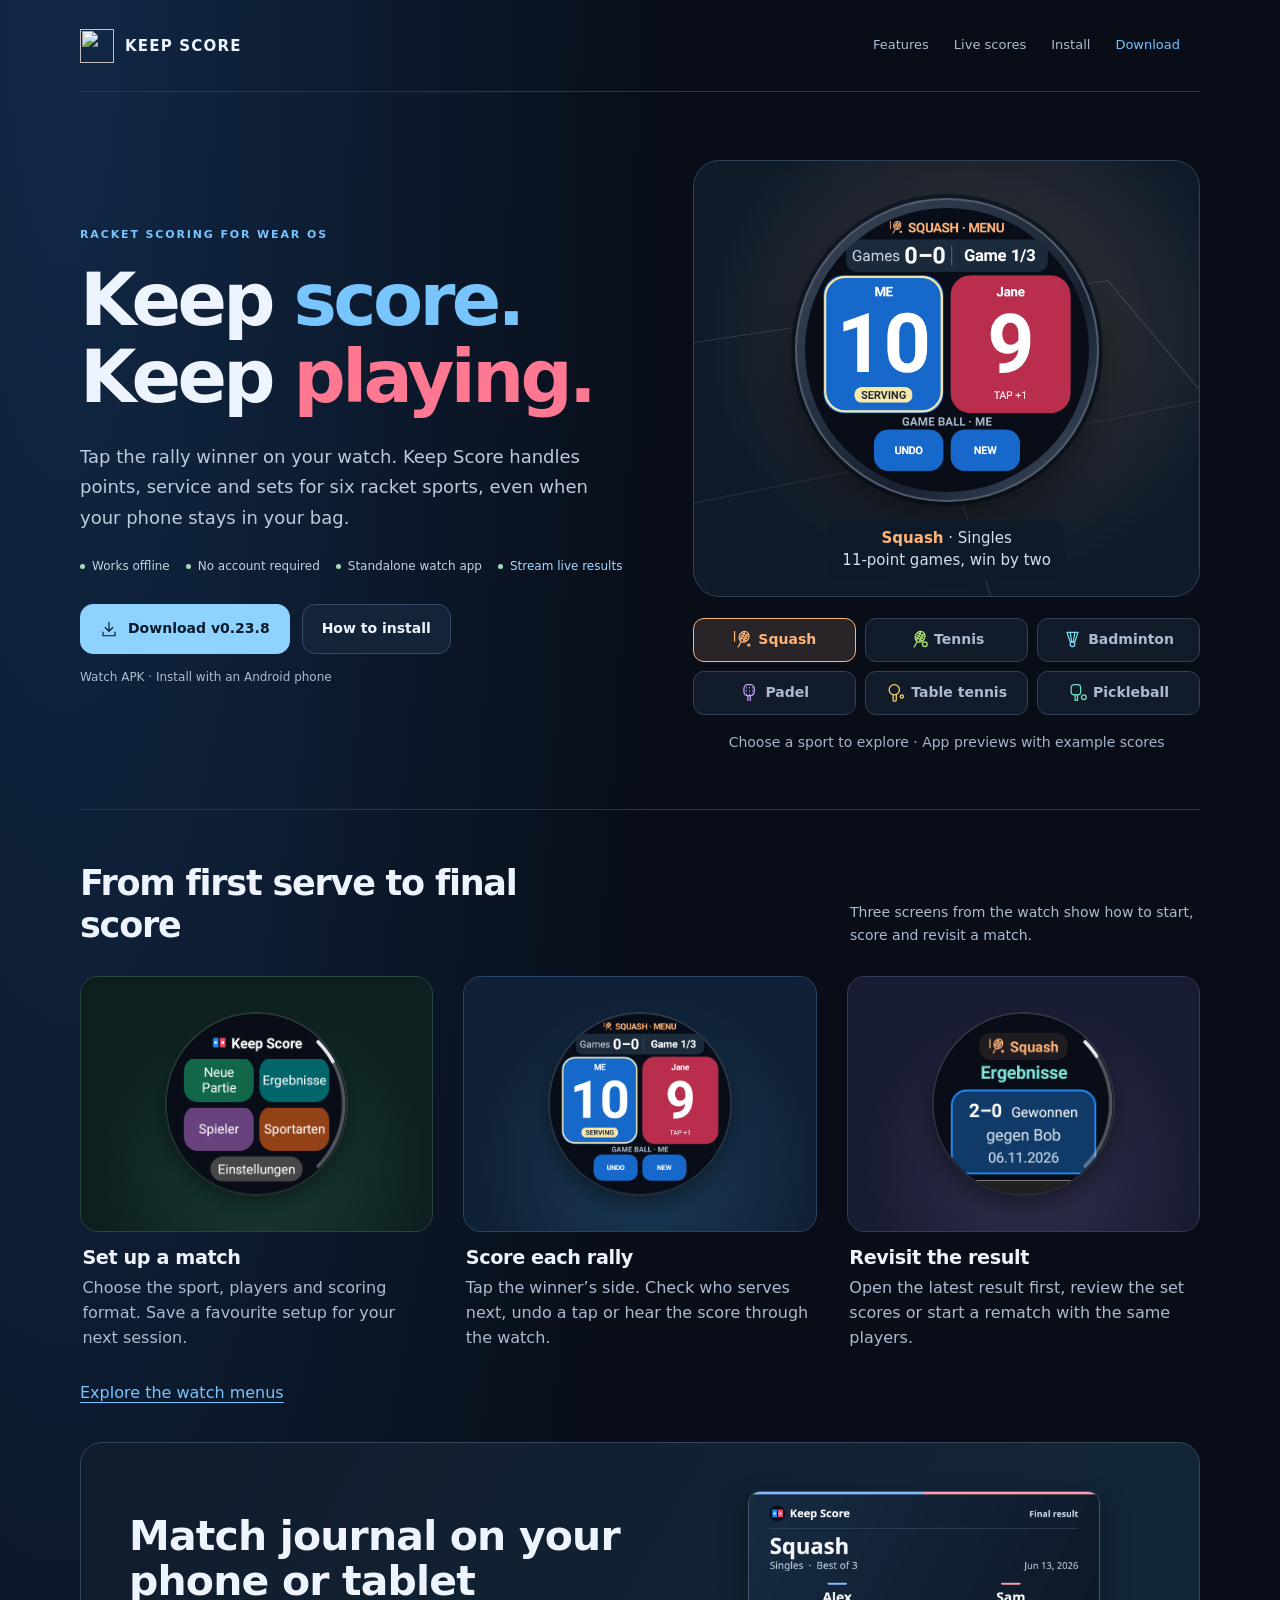
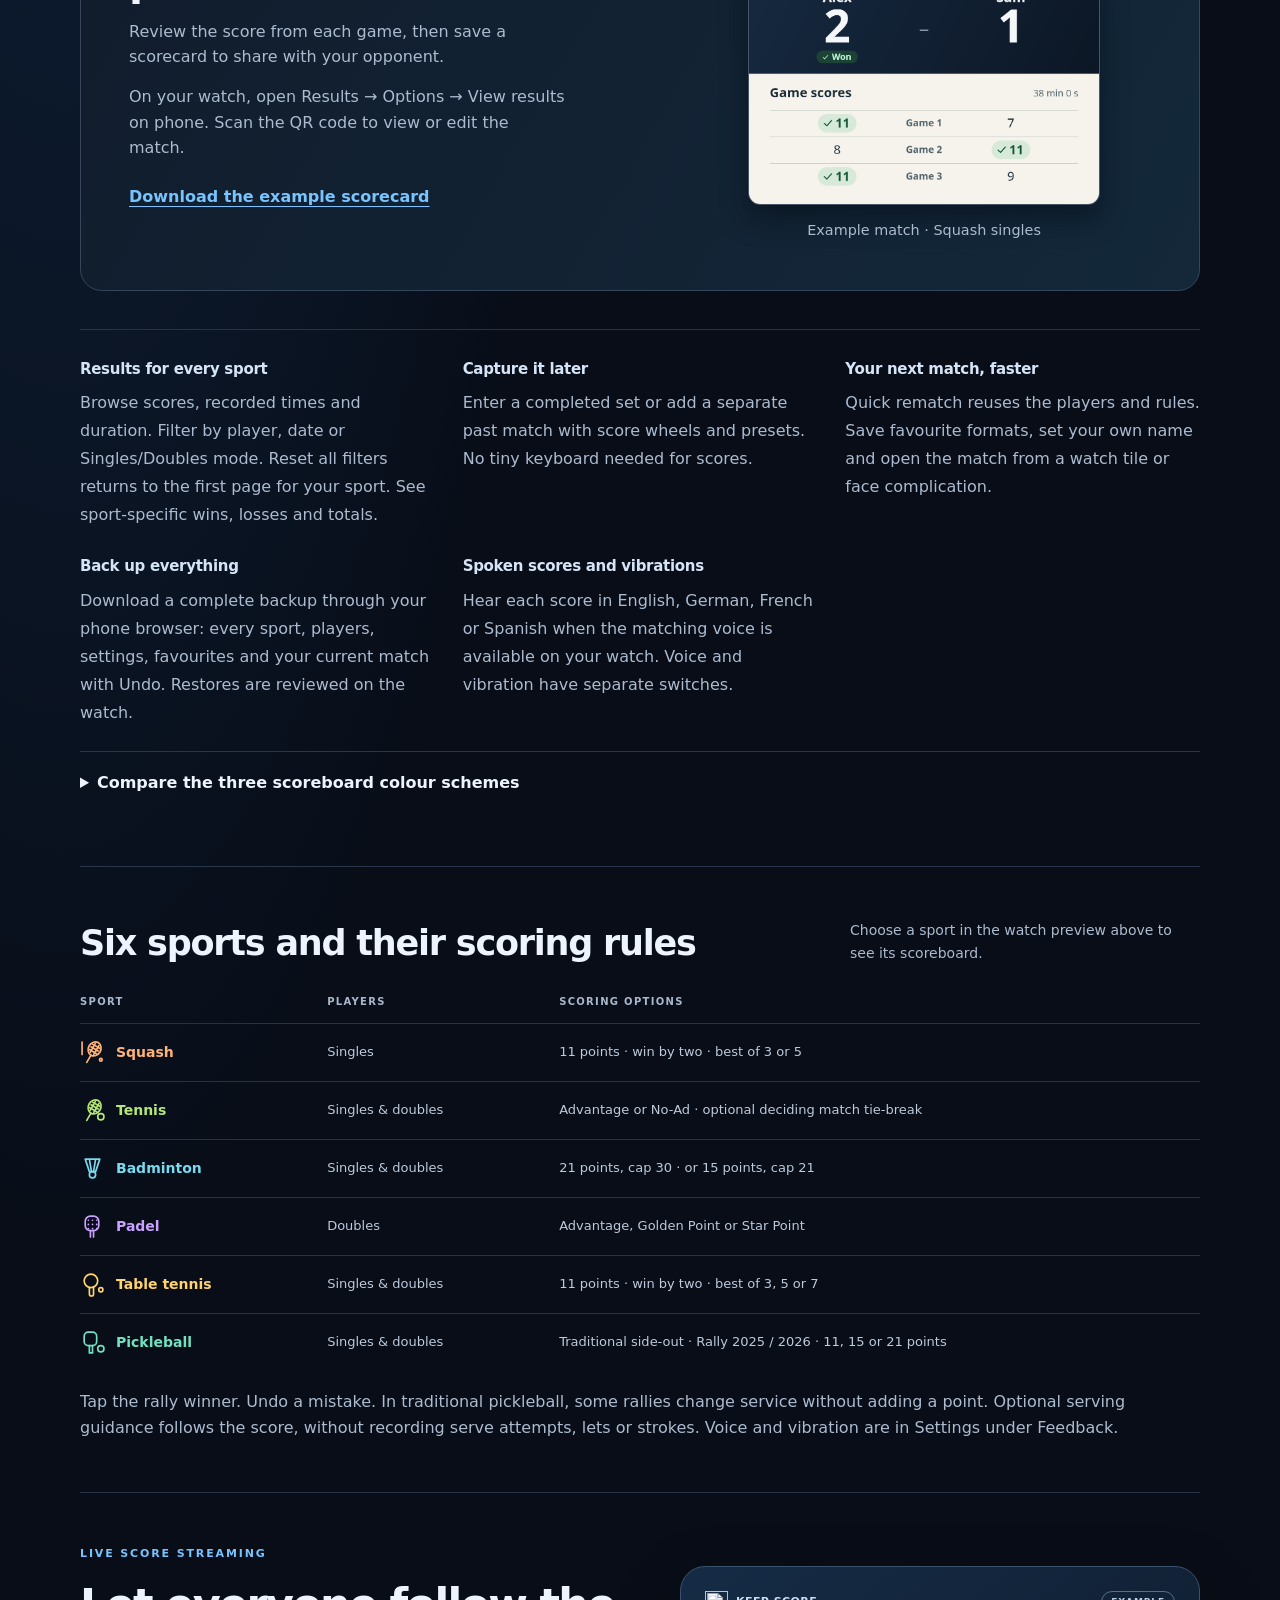
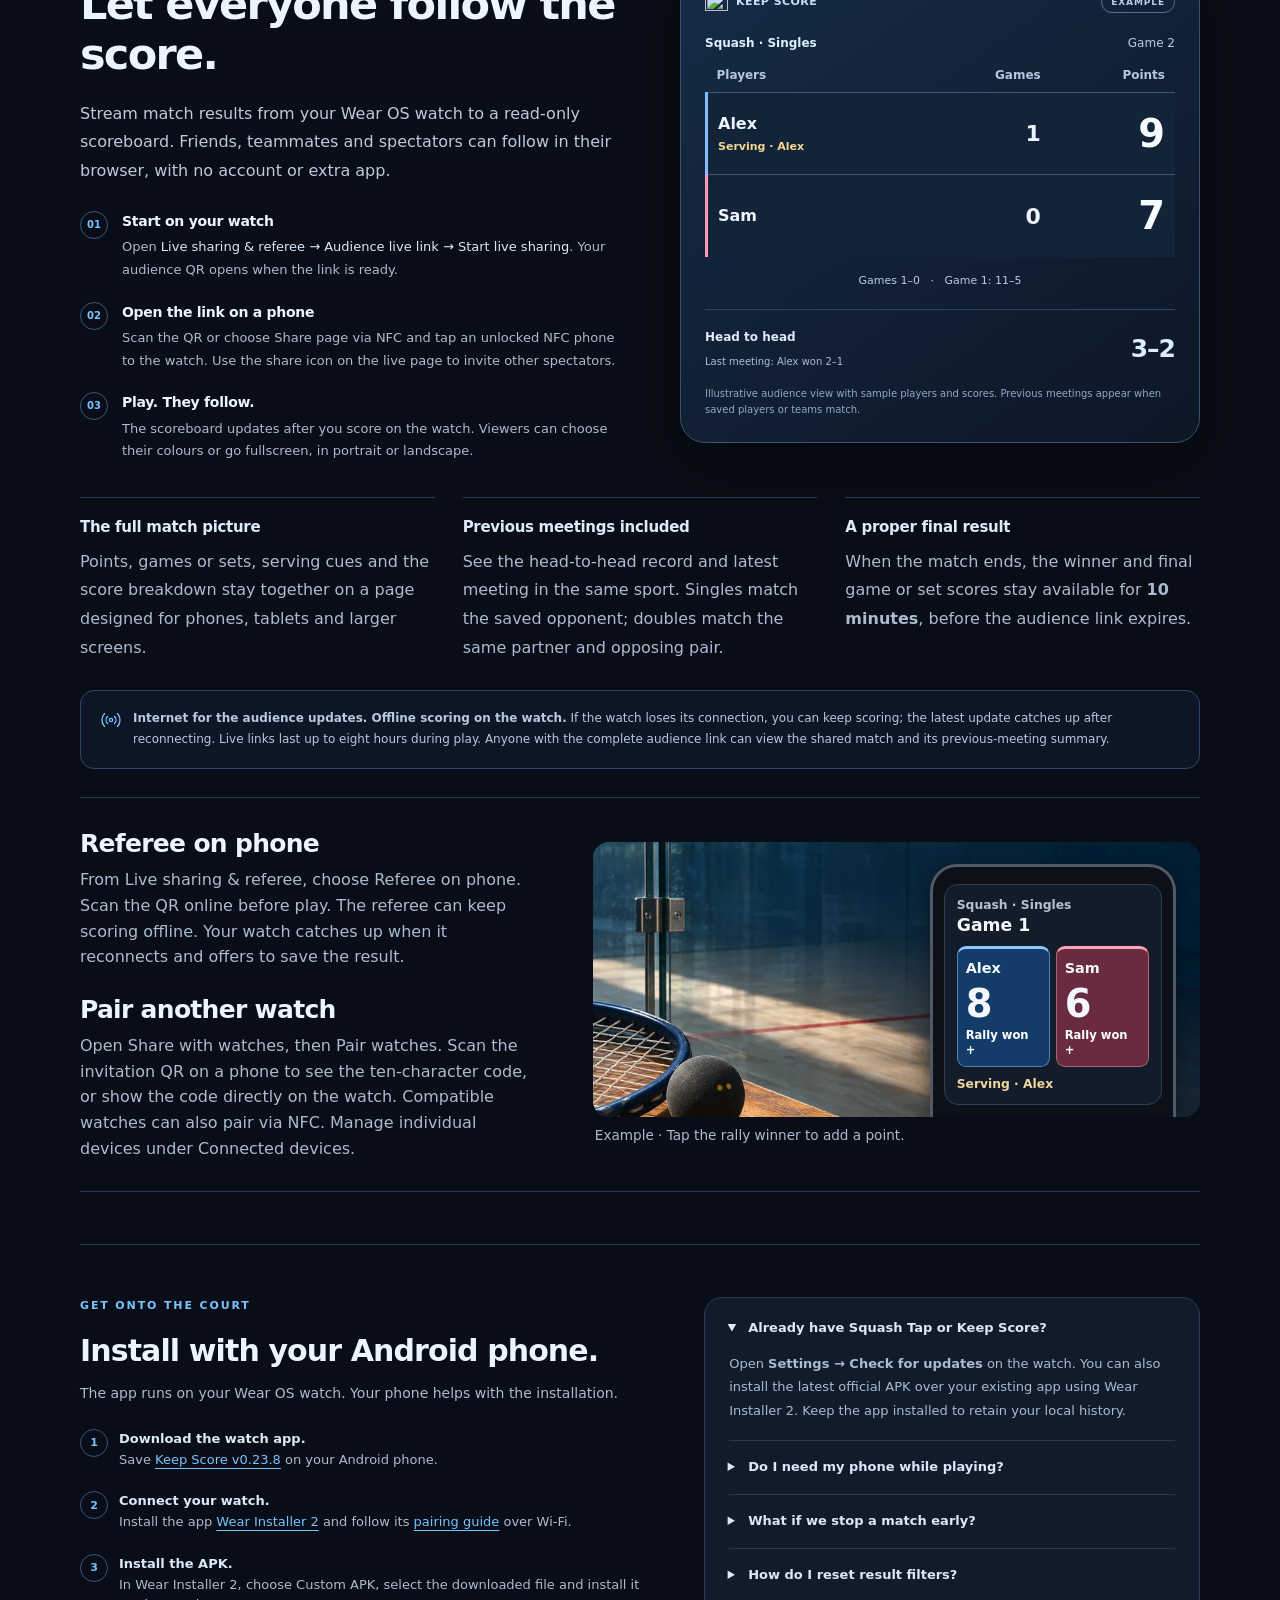
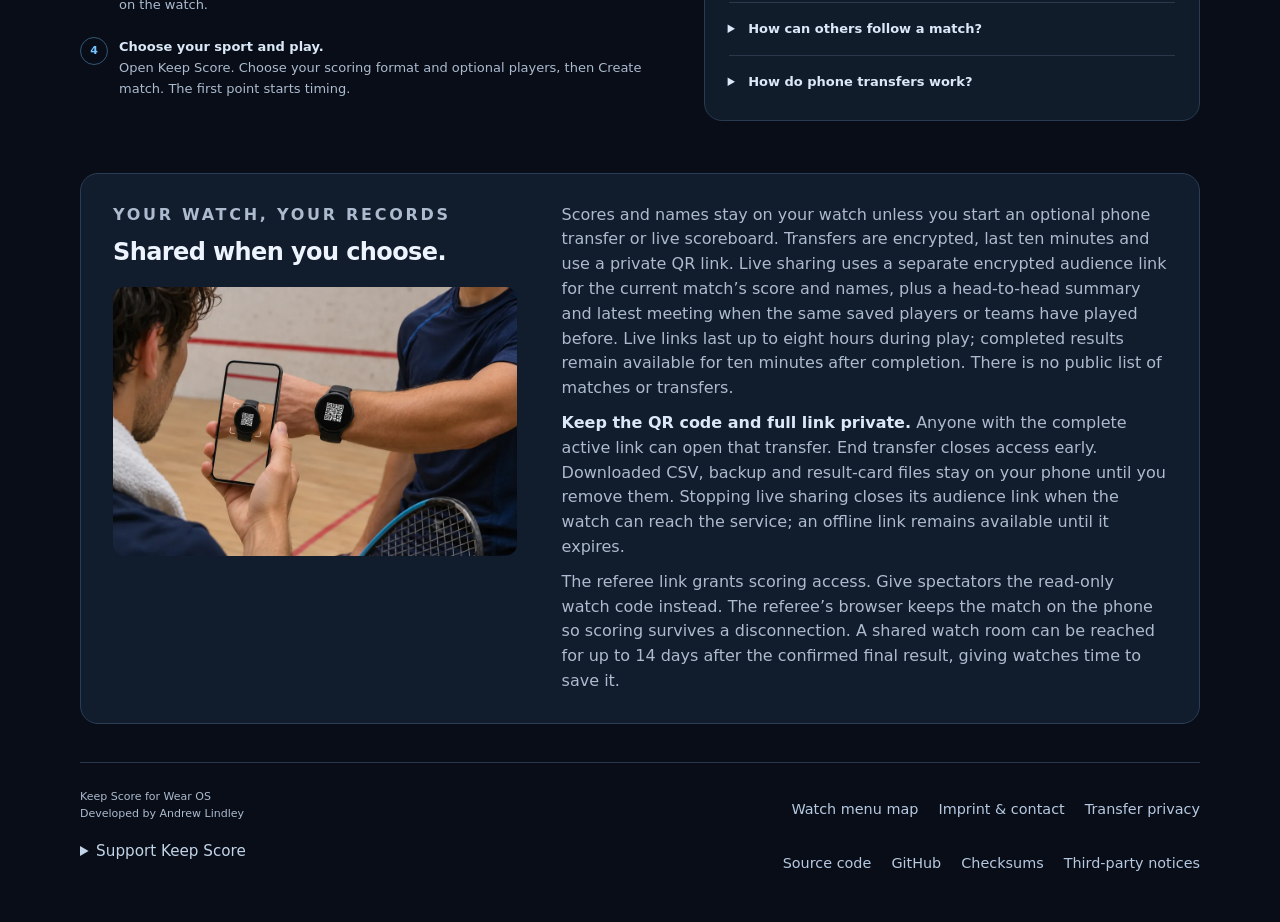
==== commit e12bffb5: "Group watch menus and player entries in Keep Score 0.23.8" ====
--- a/public/index.html
+++ b/public/index.html
@@ -188,7 +188,7 @@
 <div><p class="eyebrow">Racket scoring for Wear OS</p><h1 id="hero-title">Keep <em>score.</em><br>Keep <em>playing.</em></h1>
 <p class="lead">Tap the rally winner on your watch. Keep Score handles points, service and sets for six racket sports, even when your phone stays in your bag.</p>
 <ul class="hero-benefits"><li>Works offline</li><li>No account required</li><li>Standalone watch app</li><li><a href="#live-scores">Stream live results</a></li></ul>
-<div class="actions" id="download"><a class="button primary" href="apks/KeepScore-0.23.7.apk" download><svg class="icon" aria-hidden="true"><use href="#icon-download"/></svg>Download v0.23.7</a><a class="button" href="#install">How to install</a></div>
+<div class="actions" id="download"><a class="button primary" href="apks/KeepScore-0.23.8.apk" download><svg class="icon" aria-hidden="true"><use href="#icon-download"/></svg>Download v0.23.8</a><a class="button" href="#install">How to install</a></div>
 <p class="download-note">Watch APK · Install with an Android phone</p></div>
 <fieldset class="sport-preview" aria-describedby="preview-hint"><legend class="sr-only">Choose a sport to preview its scoreboard</legend>
 <label for="preview-squash" style="--sport:var(--squash)"><input type="radio" name="preview-sport" id="preview-squash" checked><svg class="icon" aria-hidden="true"><use href="#icon-squash"/></svg>Squash</label>
@@ -274,7 +274,7 @@
 <section class="section" id="install" aria-labelledby="install-title"><div class="install-grid">
 <div><p class="eyebrow">Get onto the court</p><h2 id="install-title">Install with your Android phone.</h2><p class="install-intro">The app runs on your Wear OS watch. Your phone helps with the installation.</p>
 <ol class="install-steps">
-<li><span><strong>Download the watch app.</strong><br>Save <a href="apks/KeepScore-0.23.7.apk" download>Keep Score v0.23.7</a> on your Android phone.</span></li>
+<li><span><strong>Download the watch app.</strong><br>Save <a href="apks/KeepScore-0.23.8.apk" download>Keep Score v0.23.8</a> on your Android phone.</span></li>
 <li><span><strong>Connect your watch.</strong><br>Install the app <a href="https://play.google.com/store/apps/details?id=org.freepoc.wearinstaller2">Wear Installer 2</a> and follow its <a href="https://freepoc.org/wear-installer-2-help-page/">pairing guide</a> over Wi-Fi.</span></li>
 <li><span><strong>Install the APK.</strong><br>In Wear Installer 2, choose Custom APK, select the downloaded file and install it on the watch.</span></li>
 <li><span><strong>Choose your sport and play.</strong><br>Open Keep Score. Choose your scoring format and optional players, then Create match. The first point starts timing.</span></li>
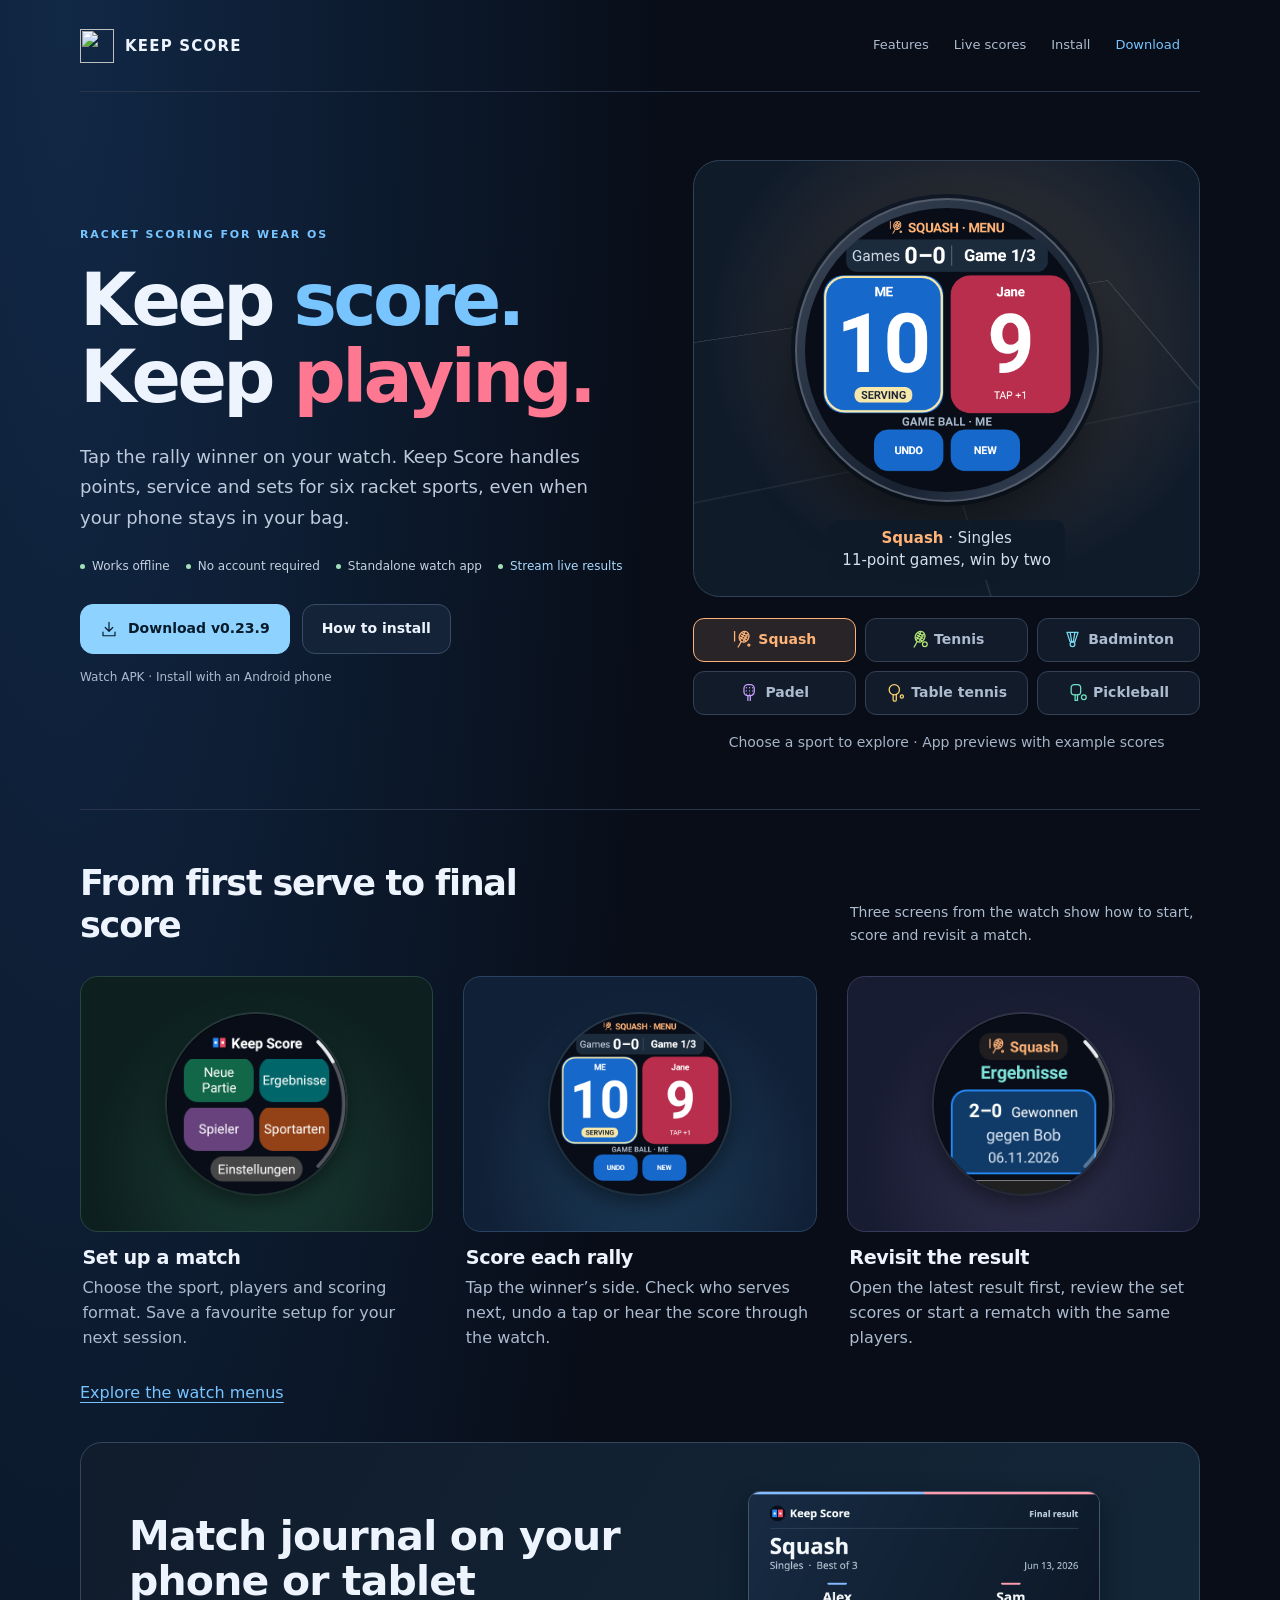
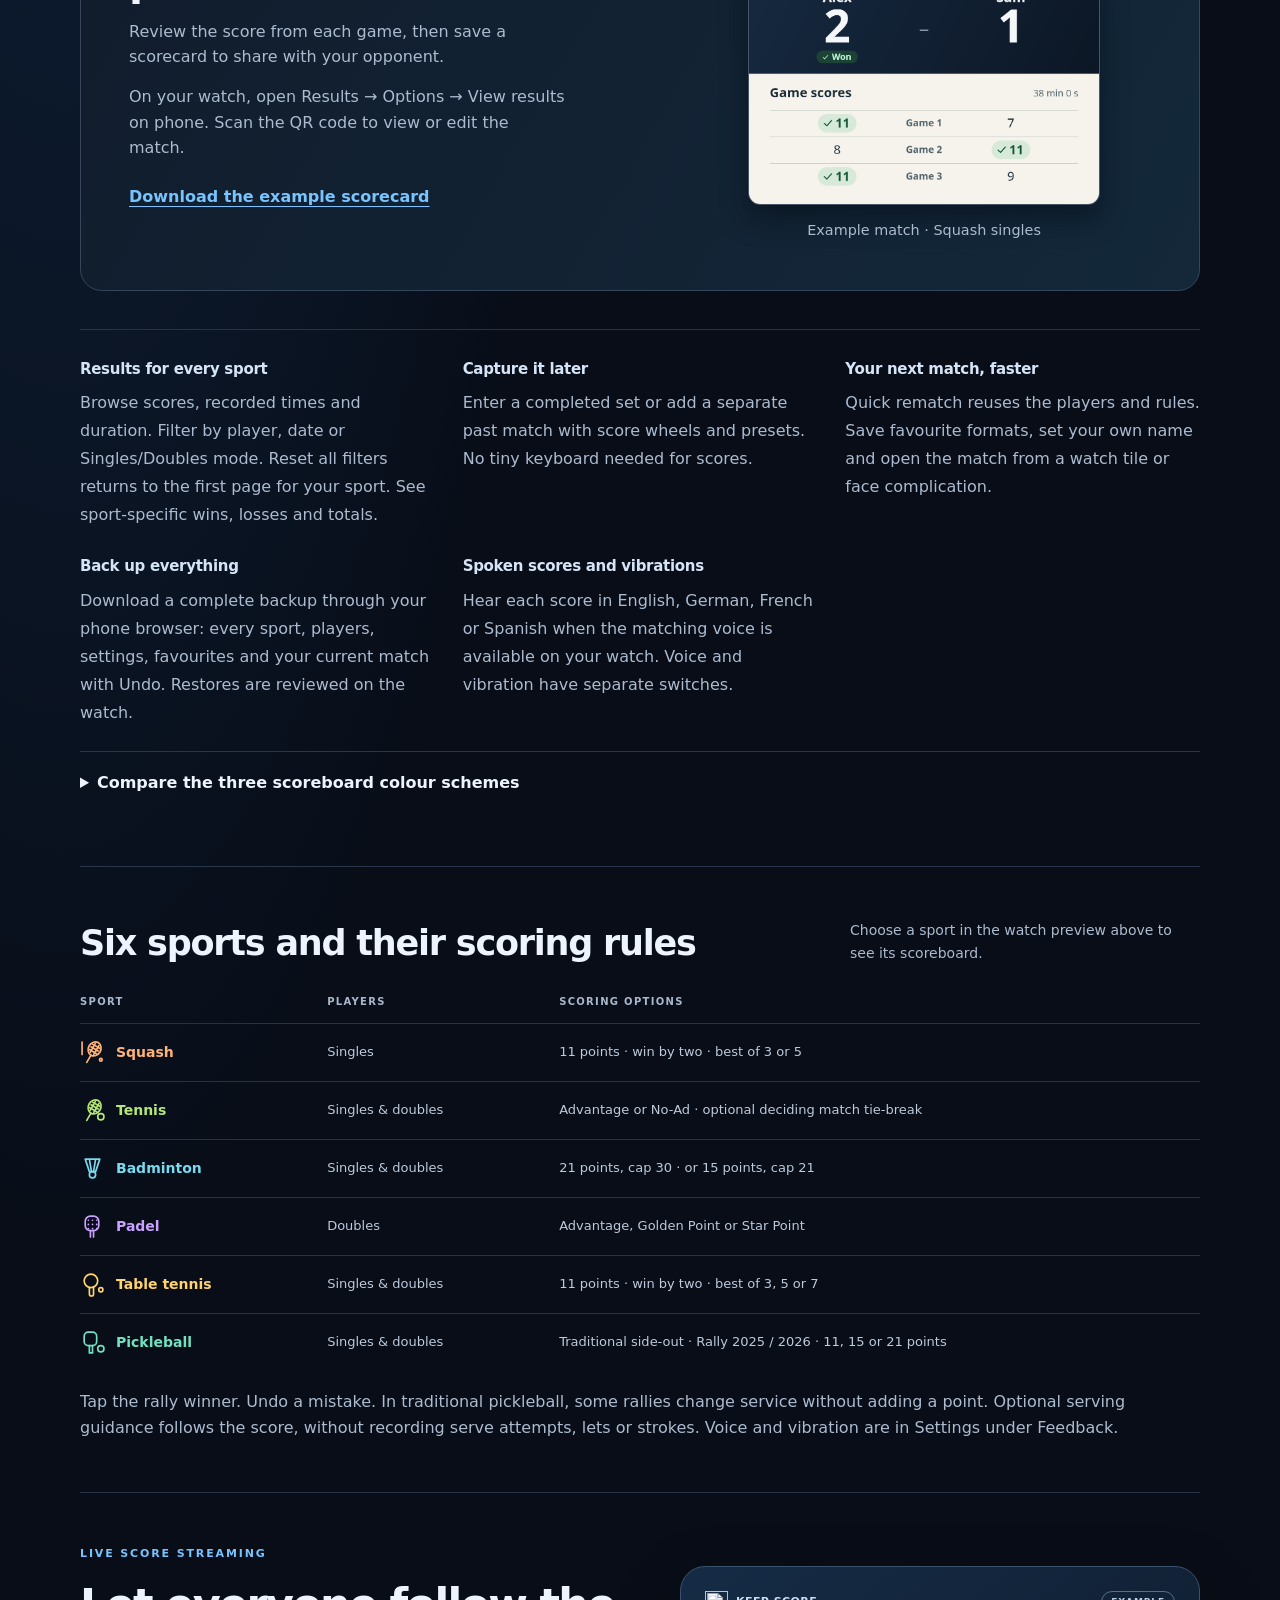
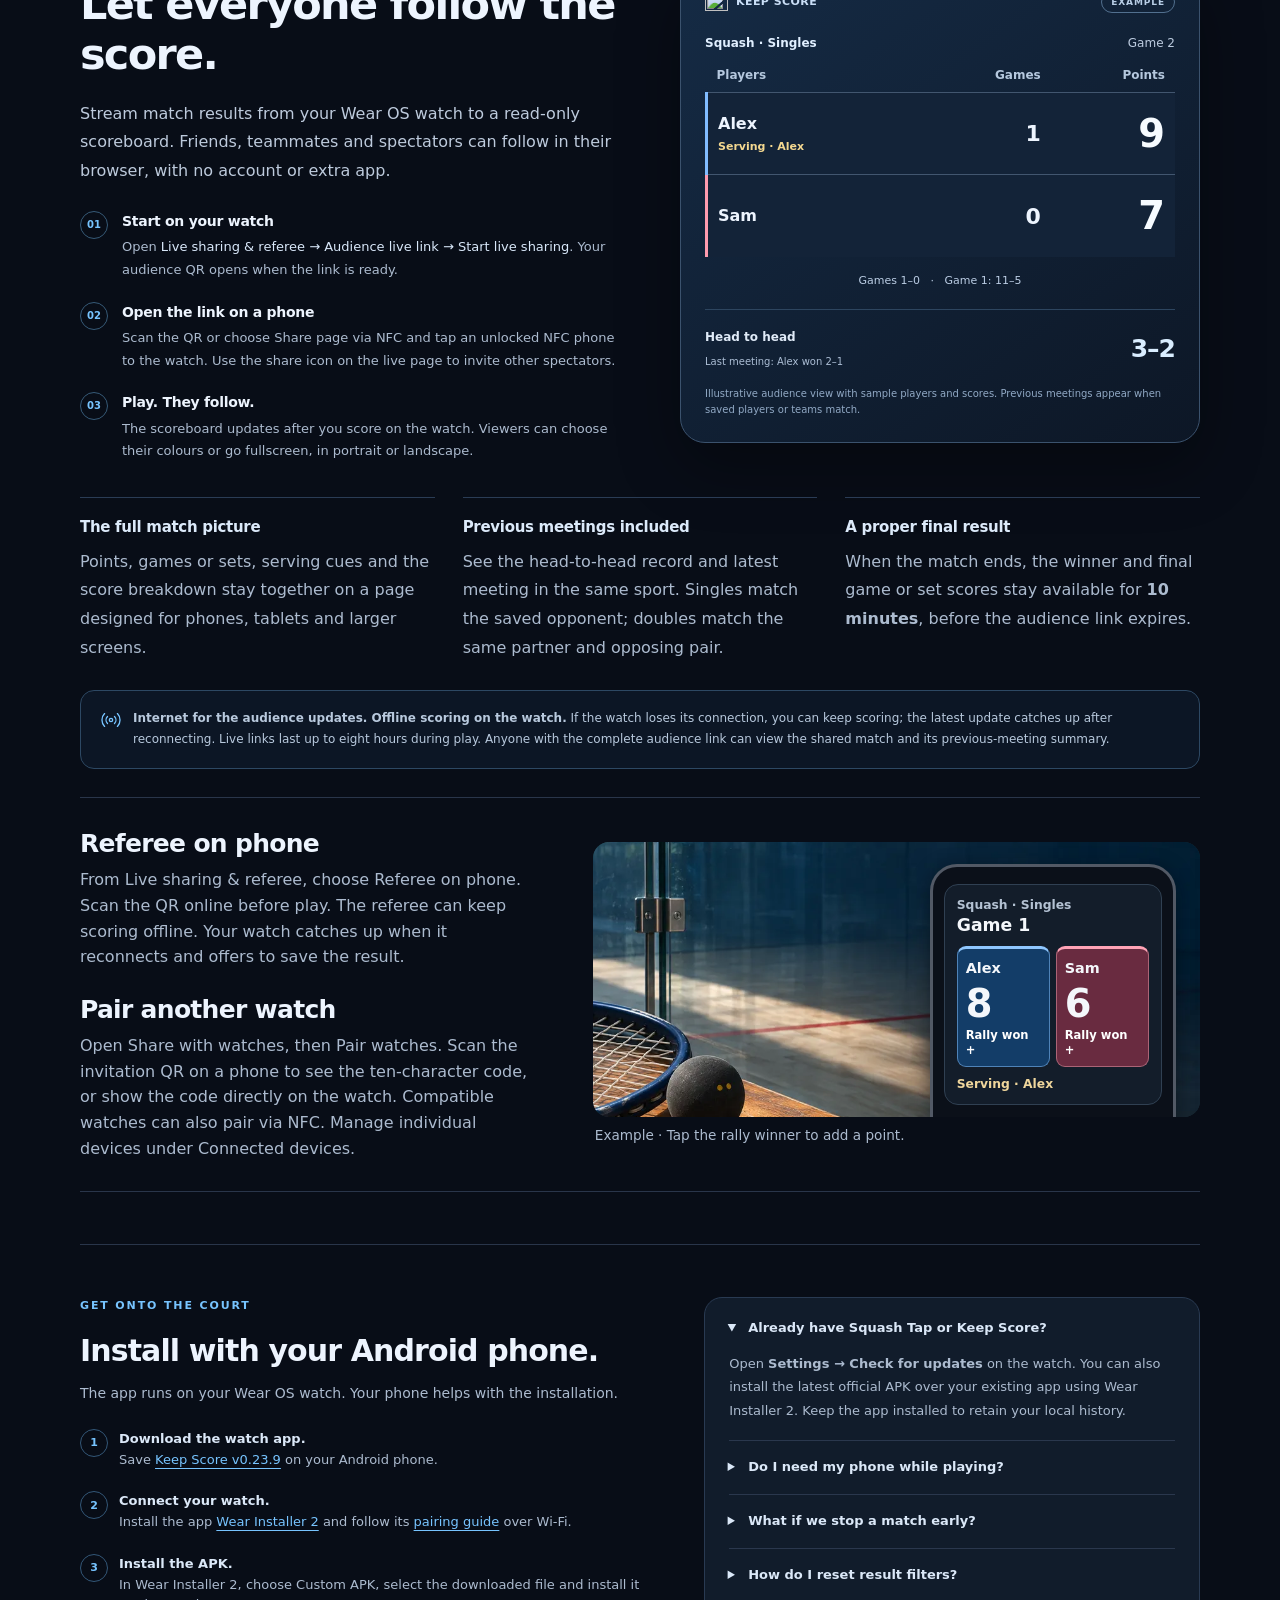
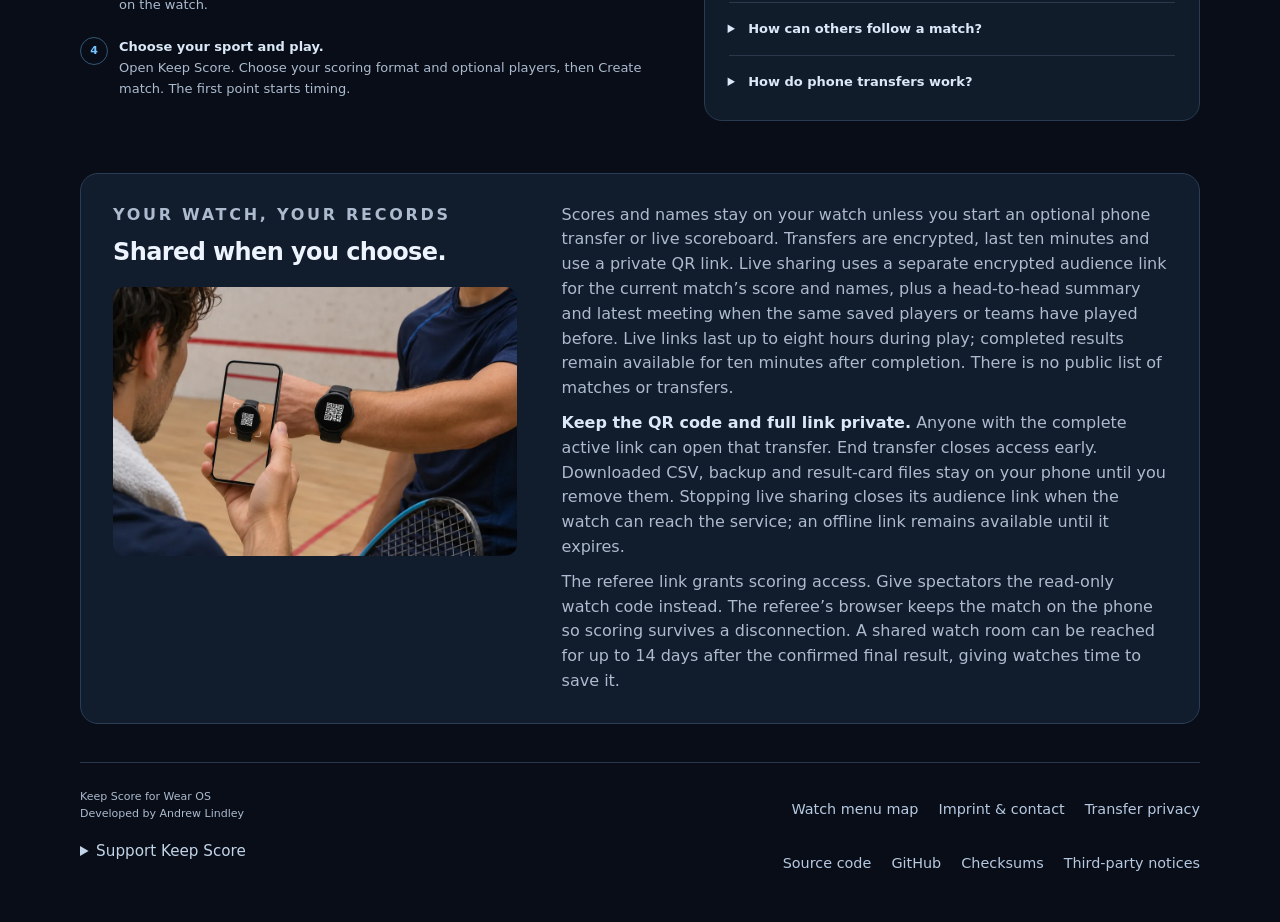
==== commit c57a771e: "Add subdued match action buttons in Keep Score 0.23.9" ====
--- a/public/index.html
+++ b/public/index.html
@@ -188,7 +188,7 @@
 <div><p class="eyebrow">Racket scoring for Wear OS</p><h1 id="hero-title">Keep <em>score.</em><br>Keep <em>playing.</em></h1>
 <p class="lead">Tap the rally winner on your watch. Keep Score handles points, service and sets for six racket sports, even when your phone stays in your bag.</p>
 <ul class="hero-benefits"><li>Works offline</li><li>No account required</li><li>Standalone watch app</li><li><a href="#live-scores">Stream live results</a></li></ul>
-<div class="actions" id="download"><a class="button primary" href="apks/KeepScore-0.23.8.apk" download><svg class="icon" aria-hidden="true"><use href="#icon-download"/></svg>Download v0.23.8</a><a class="button" href="#install">How to install</a></div>
+<div class="actions" id="download"><a class="button primary" href="apks/KeepScore-0.23.9.apk" download><svg class="icon" aria-hidden="true"><use href="#icon-download"/></svg>Download v0.23.9</a><a class="button" href="#install">How to install</a></div>
 <p class="download-note">Watch APK · Install with an Android phone</p></div>
 <fieldset class="sport-preview" aria-describedby="preview-hint"><legend class="sr-only">Choose a sport to preview its scoreboard</legend>
 <label for="preview-squash" style="--sport:var(--squash)"><input type="radio" name="preview-sport" id="preview-squash" checked><svg class="icon" aria-hidden="true"><use href="#icon-squash"/></svg>Squash</label>
@@ -274,7 +274,7 @@
 <section class="section" id="install" aria-labelledby="install-title"><div class="install-grid">
 <div><p class="eyebrow">Get onto the court</p><h2 id="install-title">Install with your Android phone.</h2><p class="install-intro">The app runs on your Wear OS watch. Your phone helps with the installation.</p>
 <ol class="install-steps">
-<li><span><strong>Download the watch app.</strong><br>Save <a href="apks/KeepScore-0.23.8.apk" download>Keep Score v0.23.8</a> on your Android phone.</span></li>
+<li><span><strong>Download the watch app.</strong><br>Save <a href="apks/KeepScore-0.23.9.apk" download>Keep Score v0.23.9</a> on your Android phone.</span></li>
 <li><span><strong>Connect your watch.</strong><br>Install the app <a href="https://play.google.com/store/apps/details?id=org.freepoc.wearinstaller2">Wear Installer 2</a> and follow its <a href="https://freepoc.org/wear-installer-2-help-page/">pairing guide</a> over Wi-Fi.</span></li>
 <li><span><strong>Install the APK.</strong><br>In Wear Installer 2, choose Custom APK, select the downloaded file and install it on the watch.</span></li>
 <li><span><strong>Choose your sport and play.</strong><br>Open Keep Score. Choose your scoring format and optional players, then Create match. The first point starts timing.</span></li>
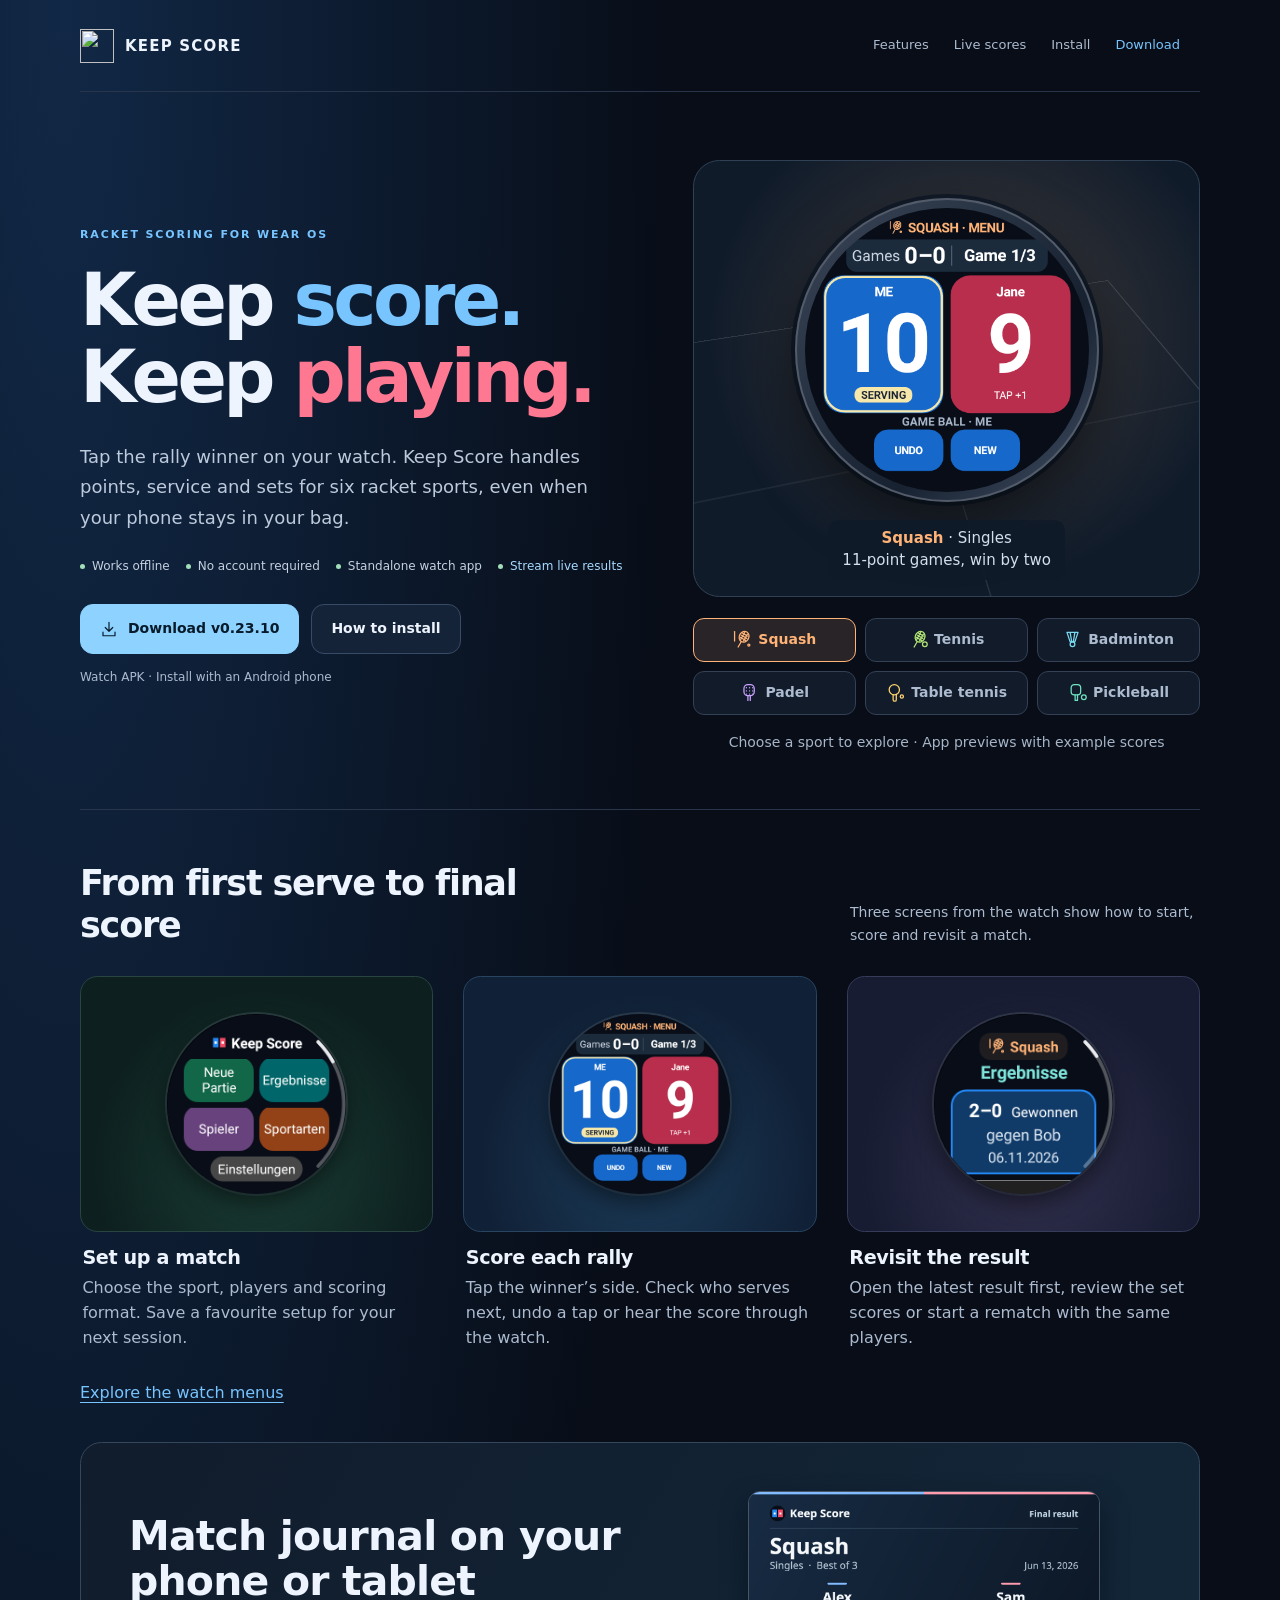
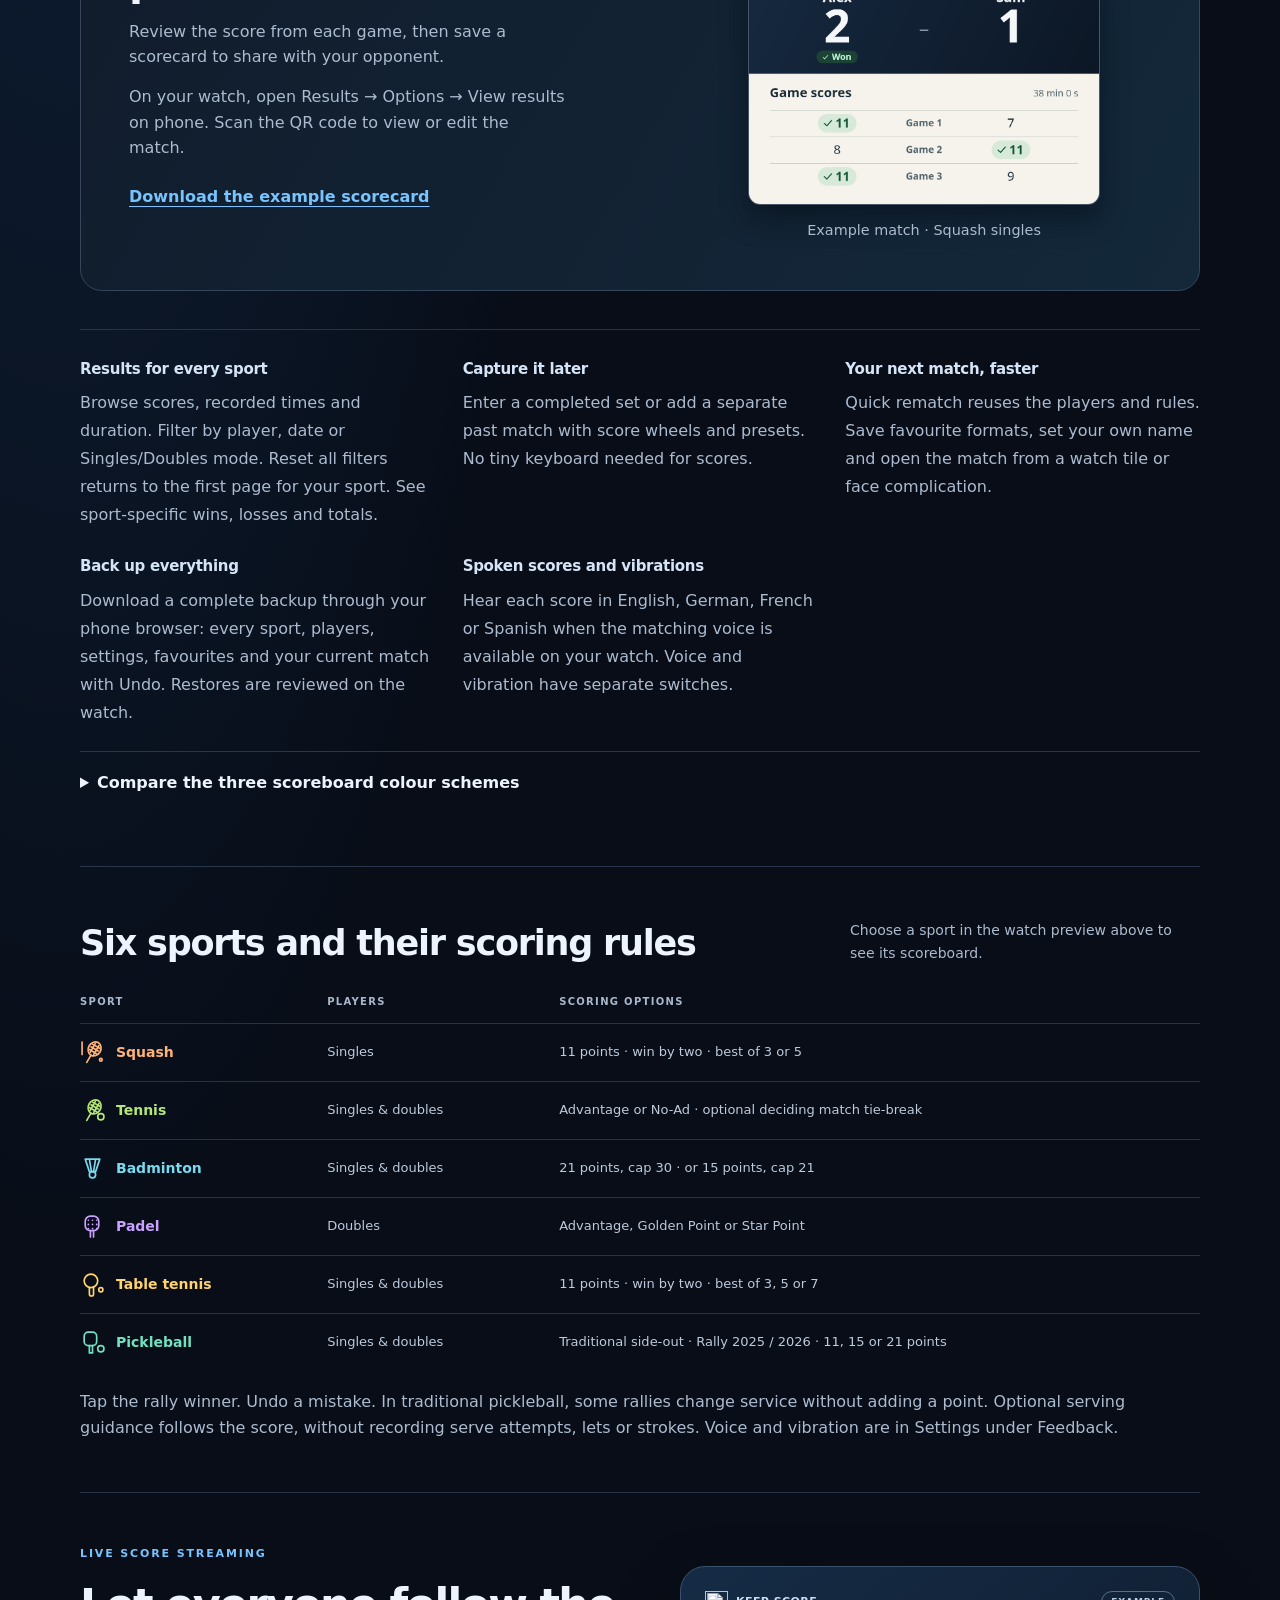
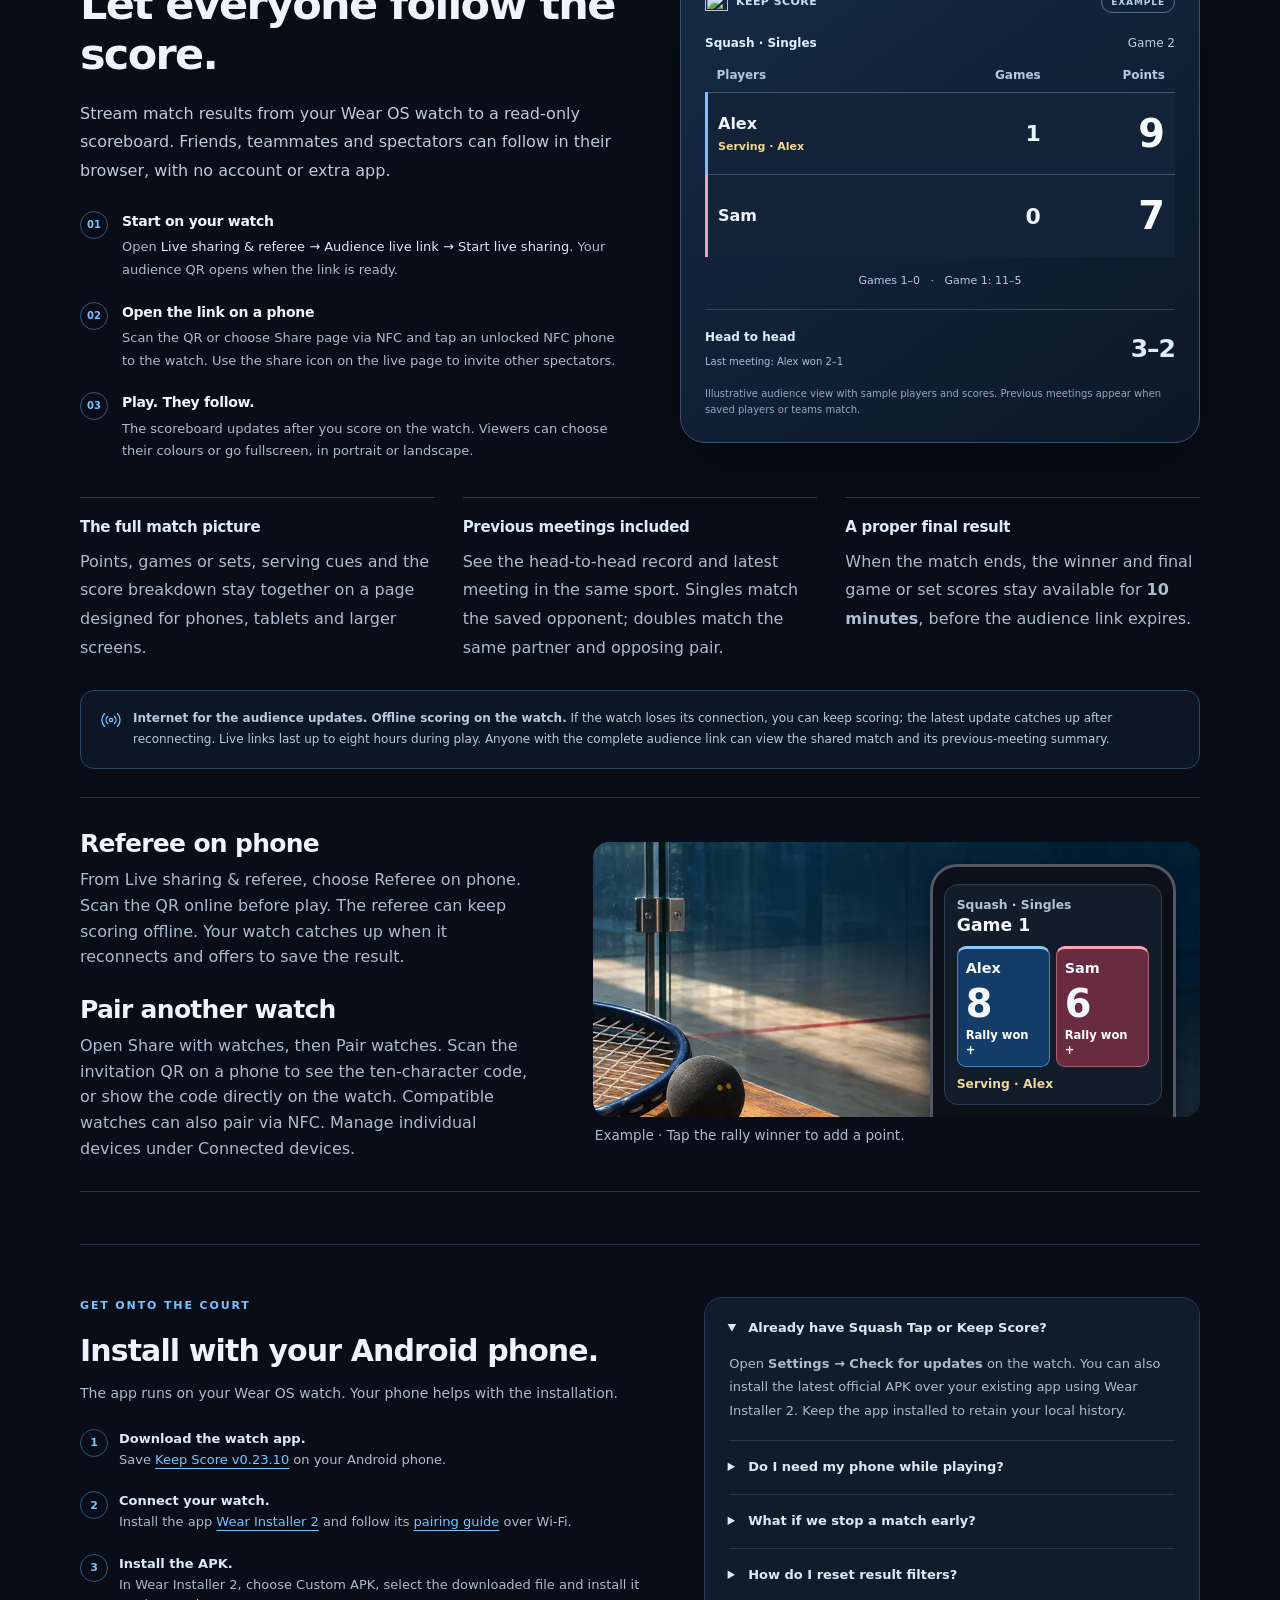
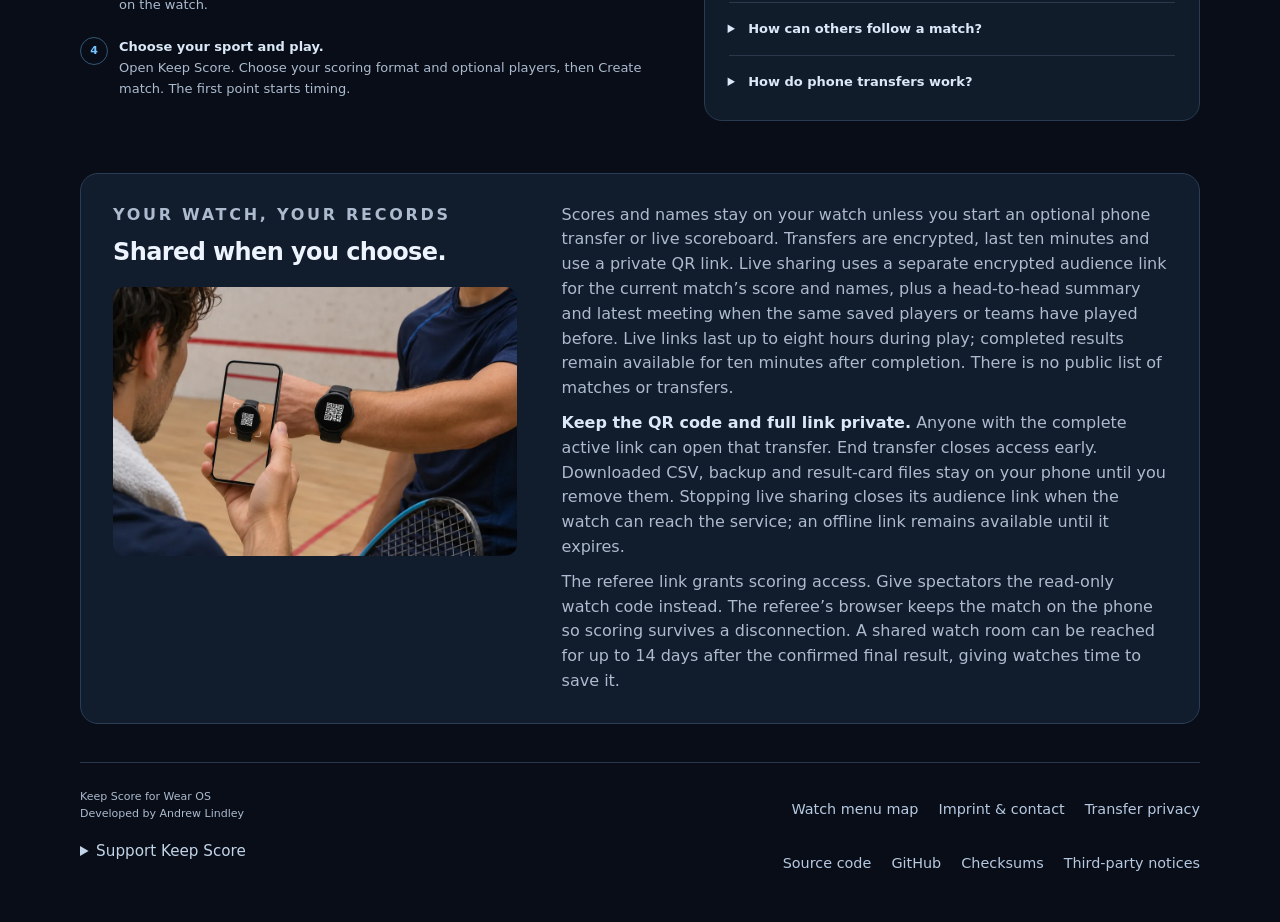
==== commit bae6cddb: "Apply subtle button styling throughout Keep Score watch menus" ====
--- a/public/index.html
+++ b/public/index.html
@@ -188,7 +188,7 @@
 <div><p class="eyebrow">Racket scoring for Wear OS</p><h1 id="hero-title">Keep <em>score.</em><br>Keep <em>playing.</em></h1>
 <p class="lead">Tap the rally winner on your watch. Keep Score handles points, service and sets for six racket sports, even when your phone stays in your bag.</p>
 <ul class="hero-benefits"><li>Works offline</li><li>No account required</li><li>Standalone watch app</li><li><a href="#live-scores">Stream live results</a></li></ul>
-<div class="actions" id="download"><a class="button primary" href="apks/KeepScore-0.23.9.apk" download><svg class="icon" aria-hidden="true"><use href="#icon-download"/></svg>Download v0.23.9</a><a class="button" href="#install">How to install</a></div>
+<div class="actions" id="download"><a class="button primary" href="apks/KeepScore-0.23.10.apk" download><svg class="icon" aria-hidden="true"><use href="#icon-download"/></svg>Download v0.23.10</a><a class="button" href="#install">How to install</a></div>
 <p class="download-note">Watch APK · Install with an Android phone</p></div>
 <fieldset class="sport-preview" aria-describedby="preview-hint"><legend class="sr-only">Choose a sport to preview its scoreboard</legend>
 <label for="preview-squash" style="--sport:var(--squash)"><input type="radio" name="preview-sport" id="preview-squash" checked><svg class="icon" aria-hidden="true"><use href="#icon-squash"/></svg>Squash</label>
@@ -274,7 +274,7 @@
 <section class="section" id="install" aria-labelledby="install-title"><div class="install-grid">
 <div><p class="eyebrow">Get onto the court</p><h2 id="install-title">Install with your Android phone.</h2><p class="install-intro">The app runs on your Wear OS watch. Your phone helps with the installation.</p>
 <ol class="install-steps">
-<li><span><strong>Download the watch app.</strong><br>Save <a href="apks/KeepScore-0.23.9.apk" download>Keep Score v0.23.9</a> on your Android phone.</span></li>
+<li><span><strong>Download the watch app.</strong><br>Save <a href="apks/KeepScore-0.23.10.apk" download>Keep Score v0.23.10</a> on your Android phone.</span></li>
 <li><span><strong>Connect your watch.</strong><br>Install the app <a href="https://play.google.com/store/apps/details?id=org.freepoc.wearinstaller2">Wear Installer 2</a> and follow its <a href="https://freepoc.org/wear-installer-2-help-page/">pairing guide</a> over Wi-Fi.</span></li>
 <li><span><strong>Install the APK.</strong><br>In Wear Installer 2, choose Custom APK, select the downloaded file and install it on the watch.</span></li>
 <li><span><strong>Choose your sport and play.</strong><br>Open Keep Score. Choose your scoring format and optional players, then Create match. The first point starts timing.</span></li>
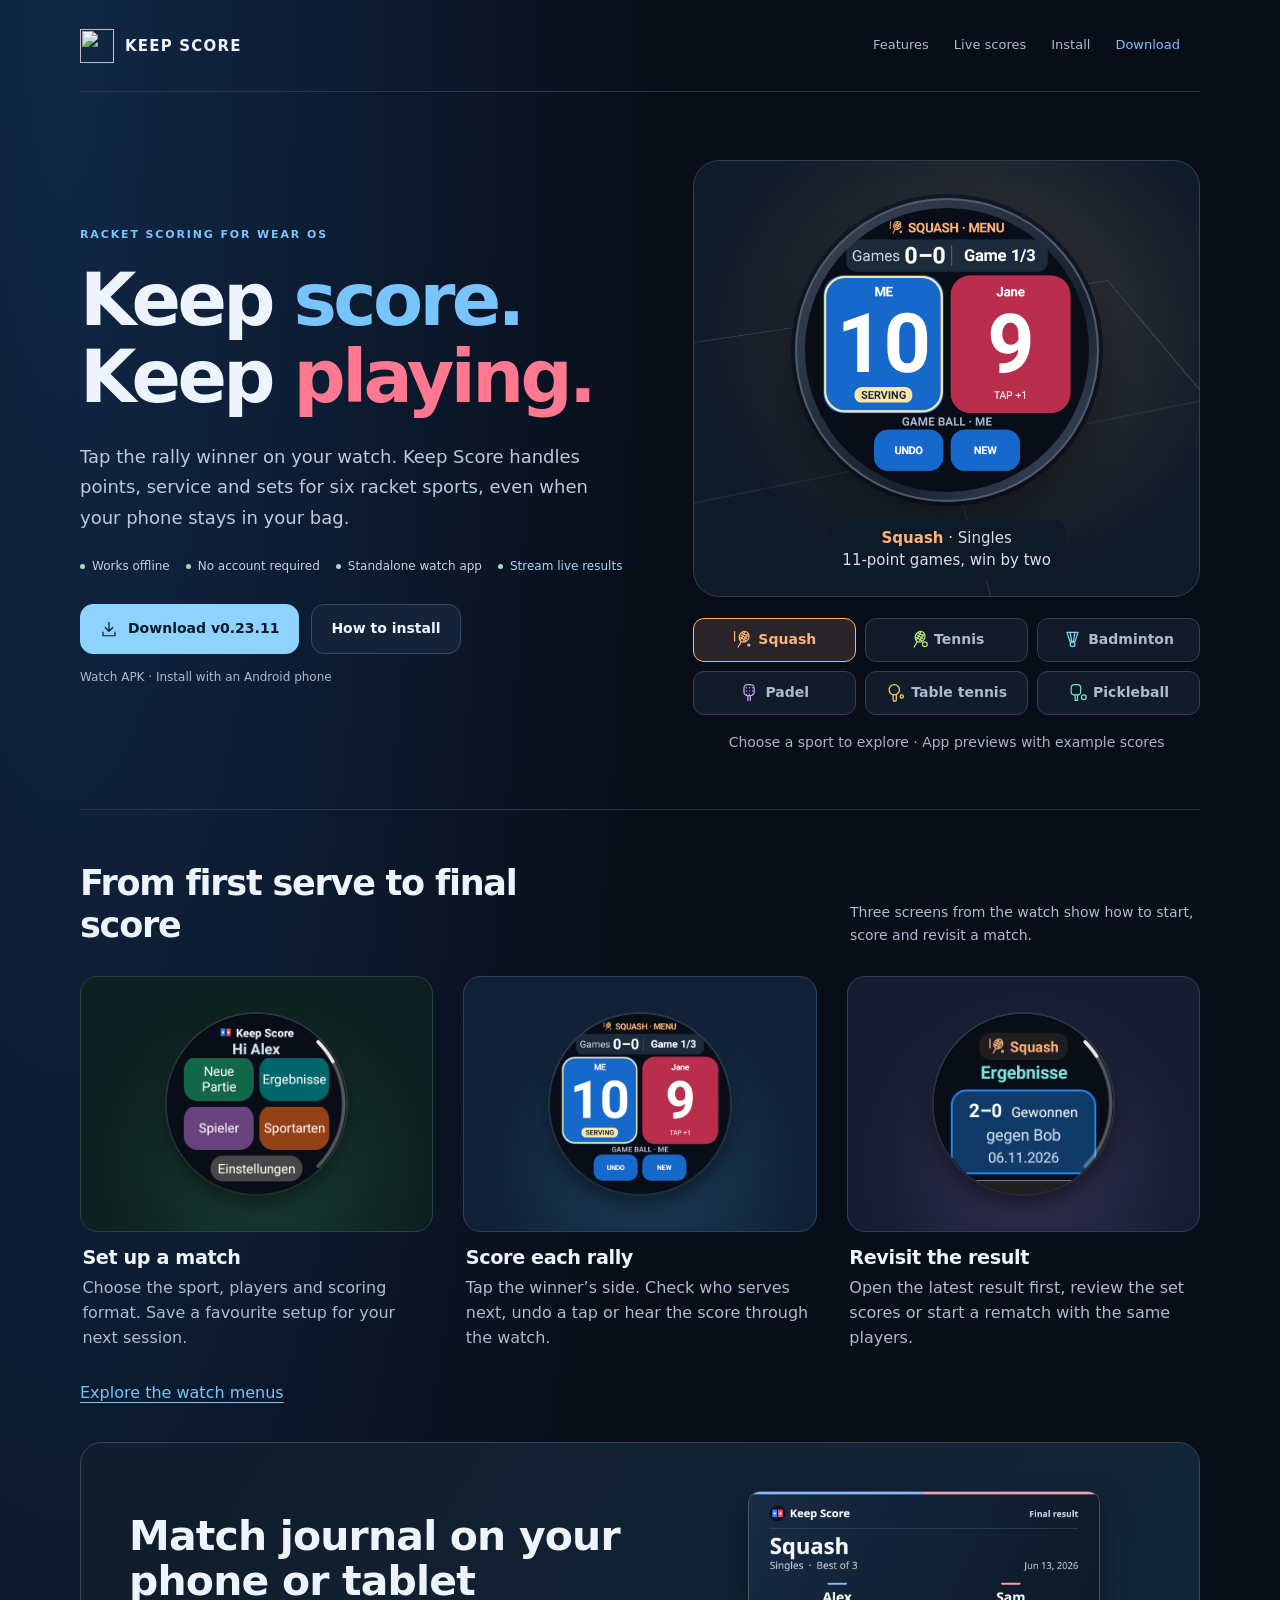
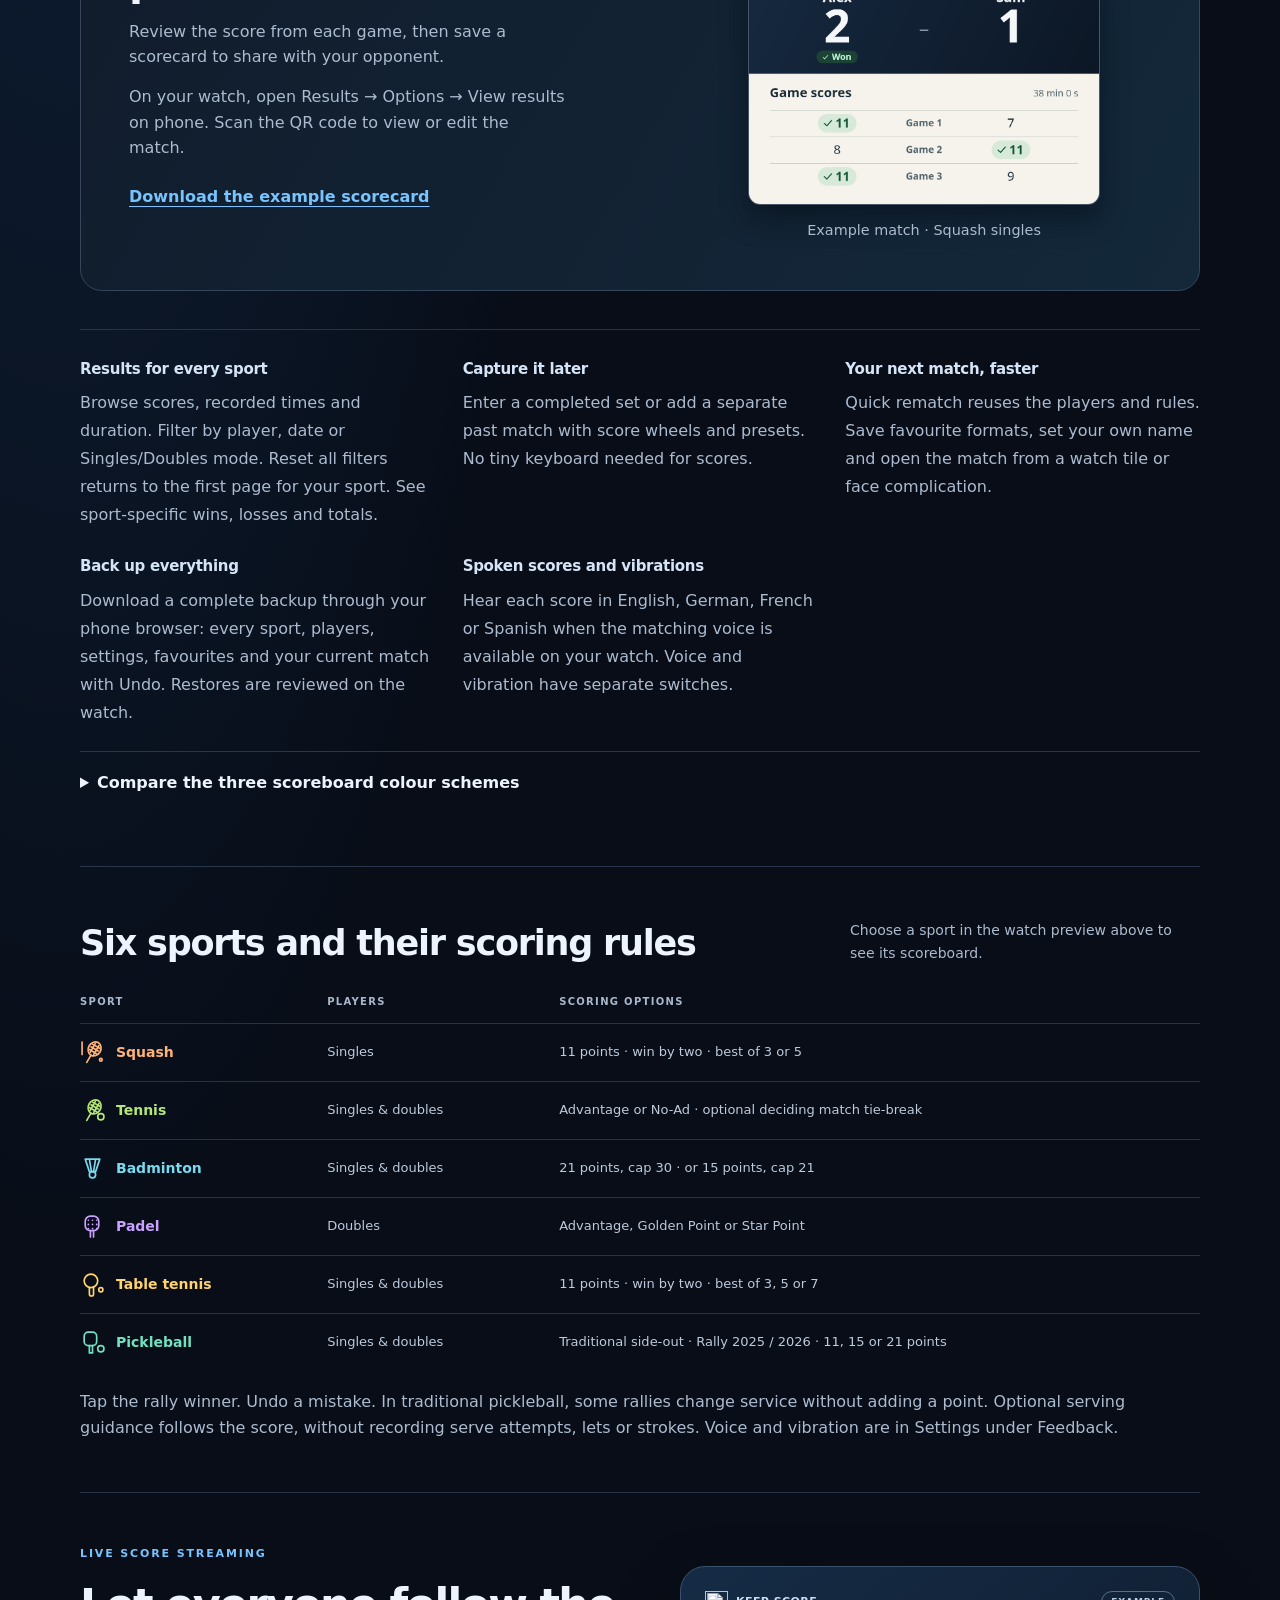
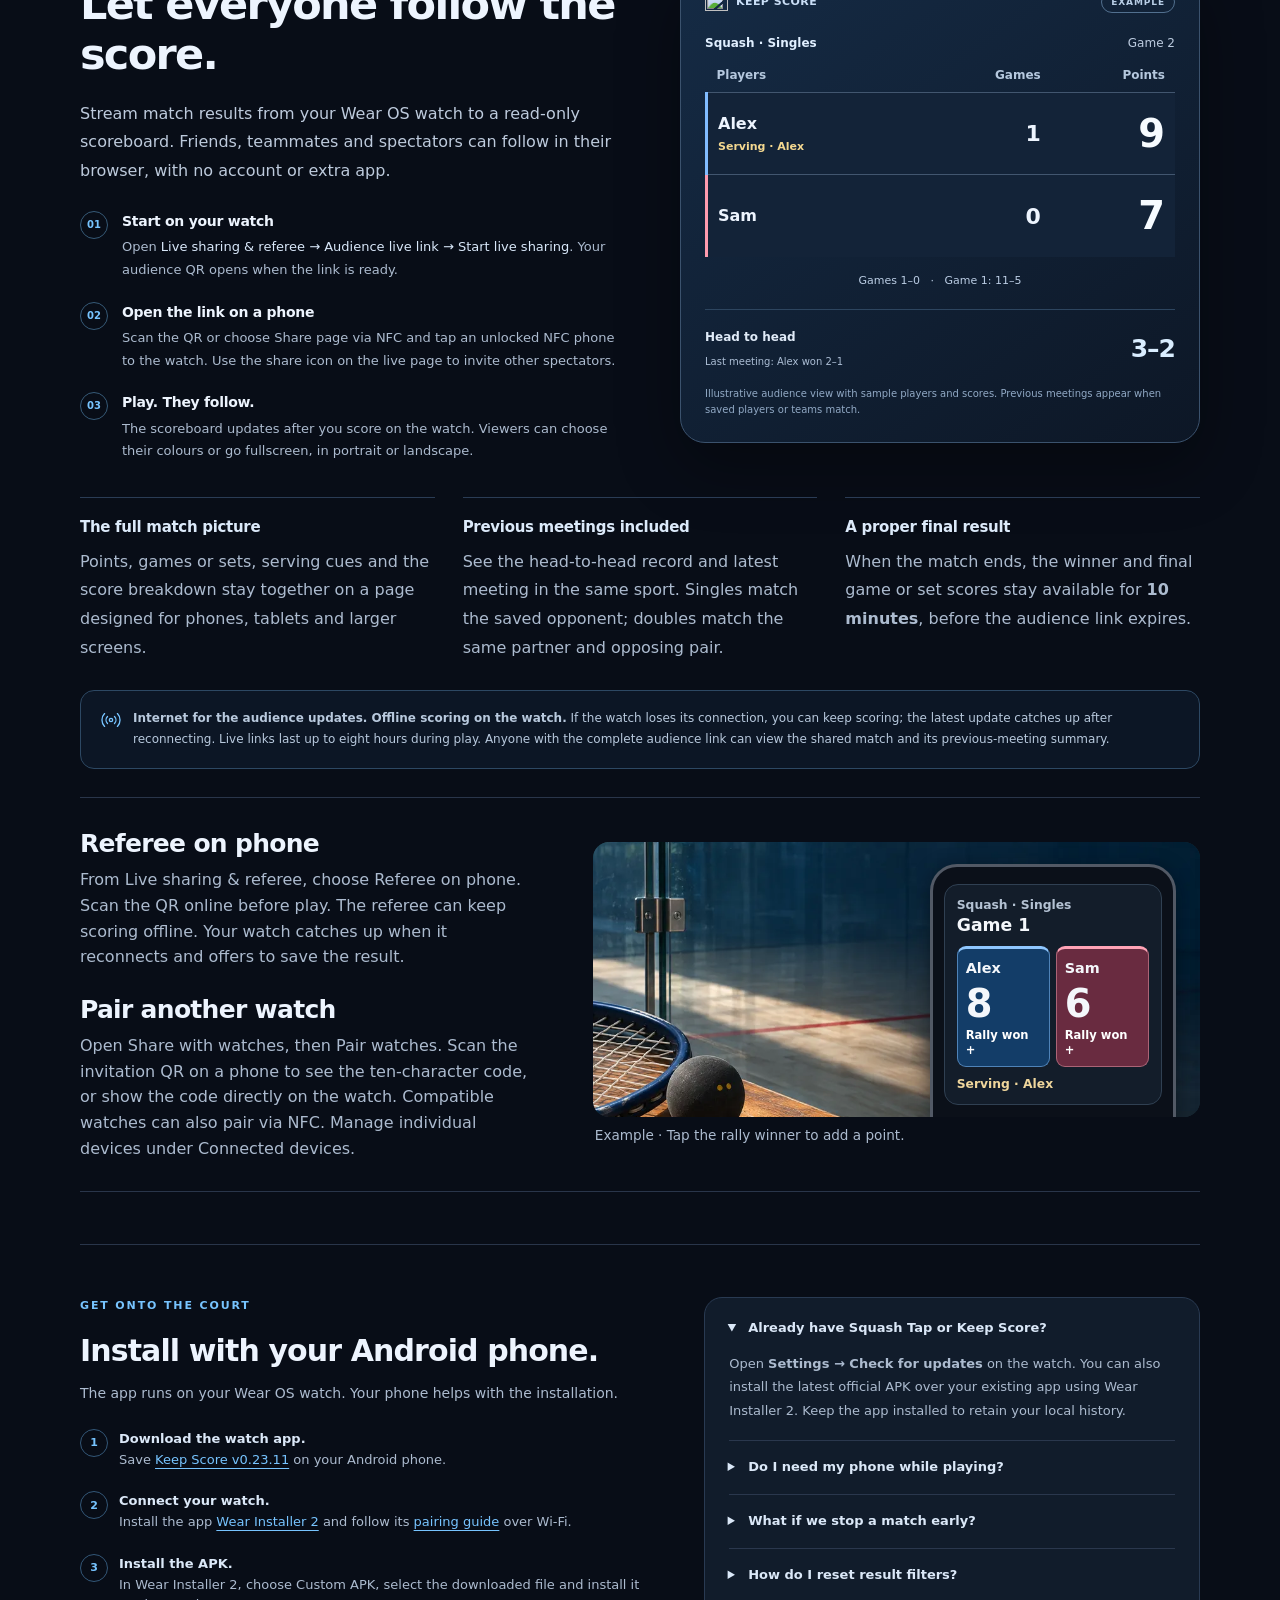
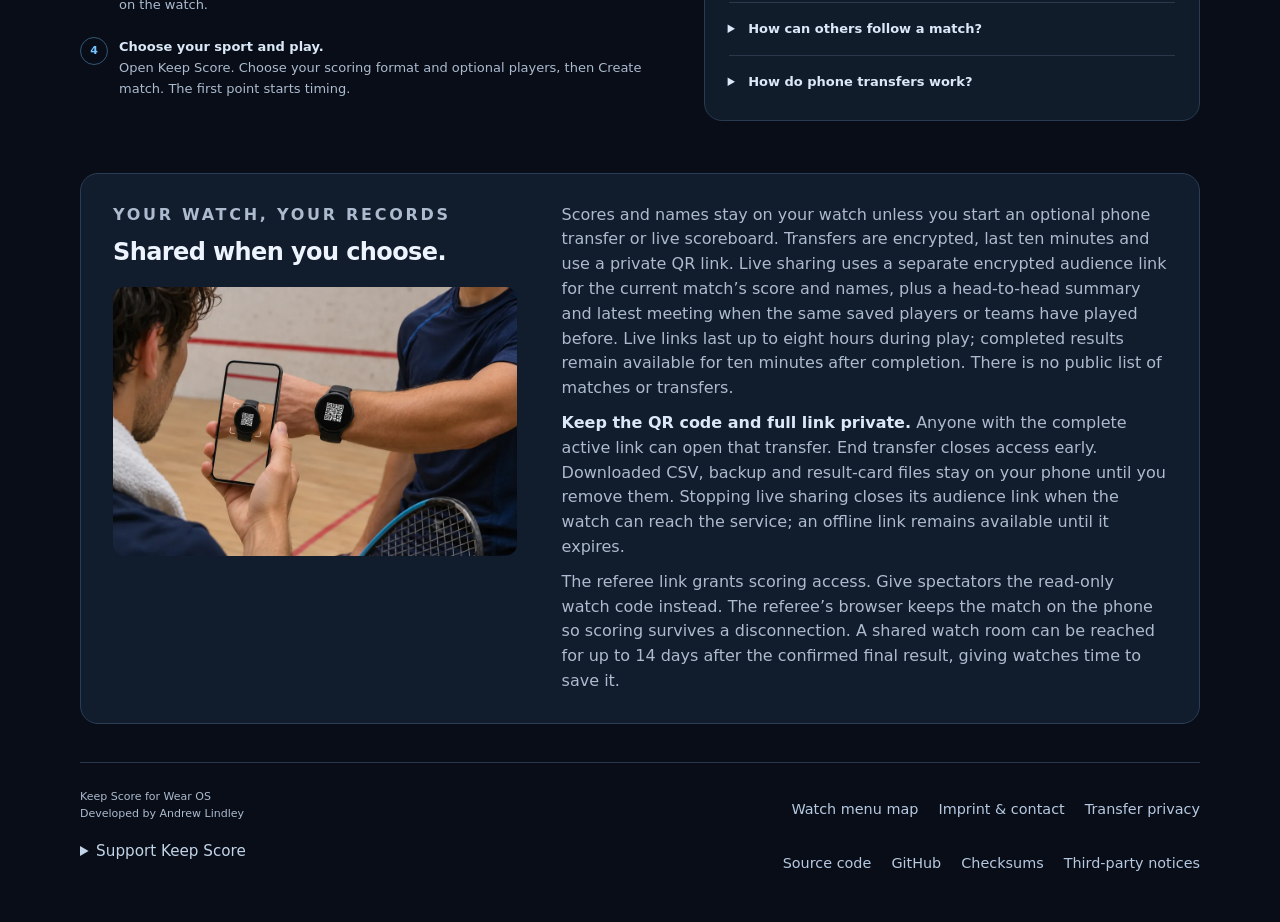
==== commit ff377081: "Add a first-name greeting and clarify match presets in Keep Score 0.23.11" ====
--- a/public/index.html
+++ b/public/index.html
@@ -188,7 +188,7 @@
 <div><p class="eyebrow">Racket scoring for Wear OS</p><h1 id="hero-title">Keep <em>score.</em><br>Keep <em>playing.</em></h1>
 <p class="lead">Tap the rally winner on your watch. Keep Score handles points, service and sets for six racket sports, even when your phone stays in your bag.</p>
 <ul class="hero-benefits"><li>Works offline</li><li>No account required</li><li>Standalone watch app</li><li><a href="#live-scores">Stream live results</a></li></ul>
-<div class="actions" id="download"><a class="button primary" href="apks/KeepScore-0.23.10.apk" download><svg class="icon" aria-hidden="true"><use href="#icon-download"/></svg>Download v0.23.10</a><a class="button" href="#install">How to install</a></div>
+<div class="actions" id="download"><a class="button primary" href="apks/KeepScore-0.23.11.apk" download><svg class="icon" aria-hidden="true"><use href="#icon-download"/></svg>Download v0.23.11</a><a class="button" href="#install">How to install</a></div>
 <p class="download-note">Watch APK · Install with an Android phone</p></div>
 <fieldset class="sport-preview" aria-describedby="preview-hint"><legend class="sr-only">Choose a sport to preview its scoreboard</legend>
 <label for="preview-squash" style="--sport:var(--squash)"><input type="radio" name="preview-sport" id="preview-squash" checked><svg class="icon" aria-hidden="true"><use href="#icon-squash"/></svg>Squash</label>
@@ -274,7 +274,7 @@
 <section class="section" id="install" aria-labelledby="install-title"><div class="install-grid">
 <div><p class="eyebrow">Get onto the court</p><h2 id="install-title">Install with your Android phone.</h2><p class="install-intro">The app runs on your Wear OS watch. Your phone helps with the installation.</p>
 <ol class="install-steps">
-<li><span><strong>Download the watch app.</strong><br>Save <a href="apks/KeepScore-0.23.10.apk" download>Keep Score v0.23.10</a> on your Android phone.</span></li>
+<li><span><strong>Download the watch app.</strong><br>Save <a href="apks/KeepScore-0.23.11.apk" download>Keep Score v0.23.11</a> on your Android phone.</span></li>
 <li><span><strong>Connect your watch.</strong><br>Install the app <a href="https://play.google.com/store/apps/details?id=org.freepoc.wearinstaller2">Wear Installer 2</a> and follow its <a href="https://freepoc.org/wear-installer-2-help-page/">pairing guide</a> over Wi-Fi.</span></li>
 <li><span><strong>Install the APK.</strong><br>In Wear Installer 2, choose Custom APK, select the downloaded file and install it on the watch.</span></li>
 <li><span><strong>Choose your sport and play.</strong><br>Open Keep Score. Choose your scoring format and optional players, then Create match. The first point starts timing.</span></li>
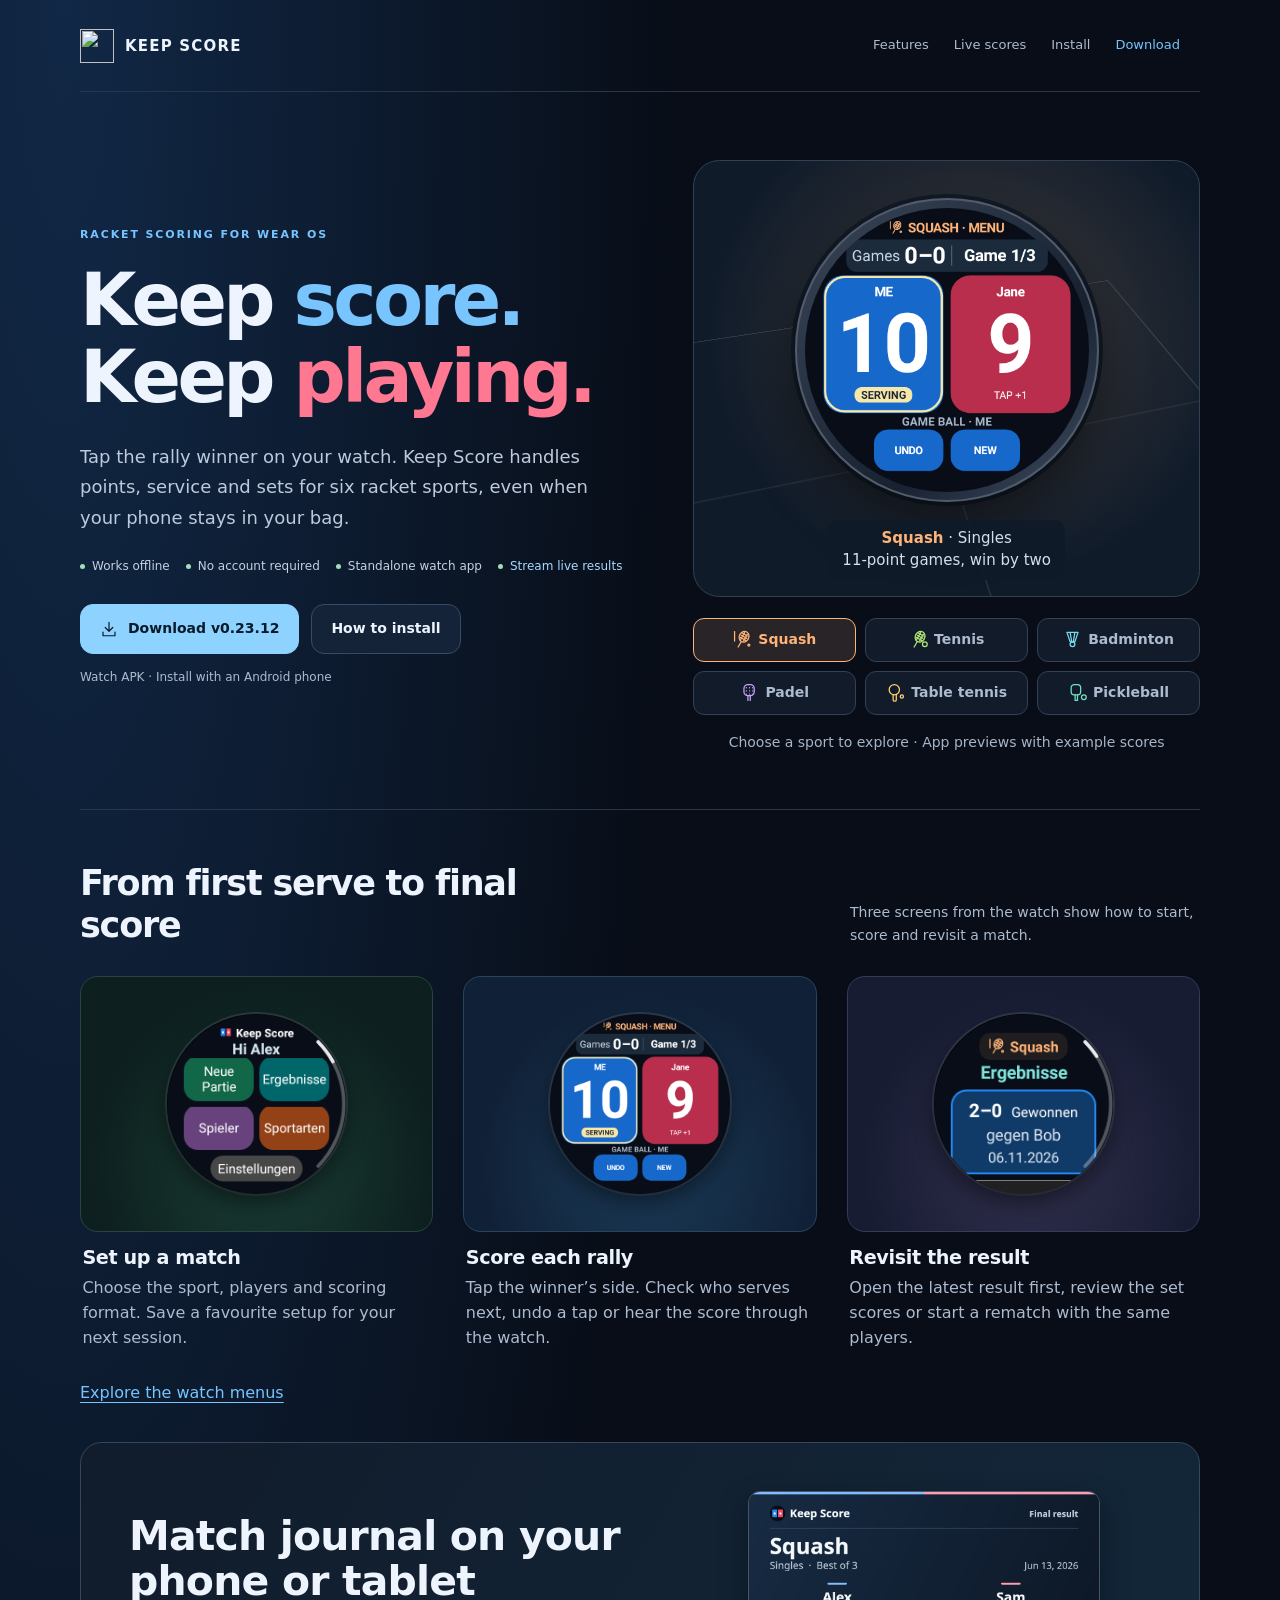
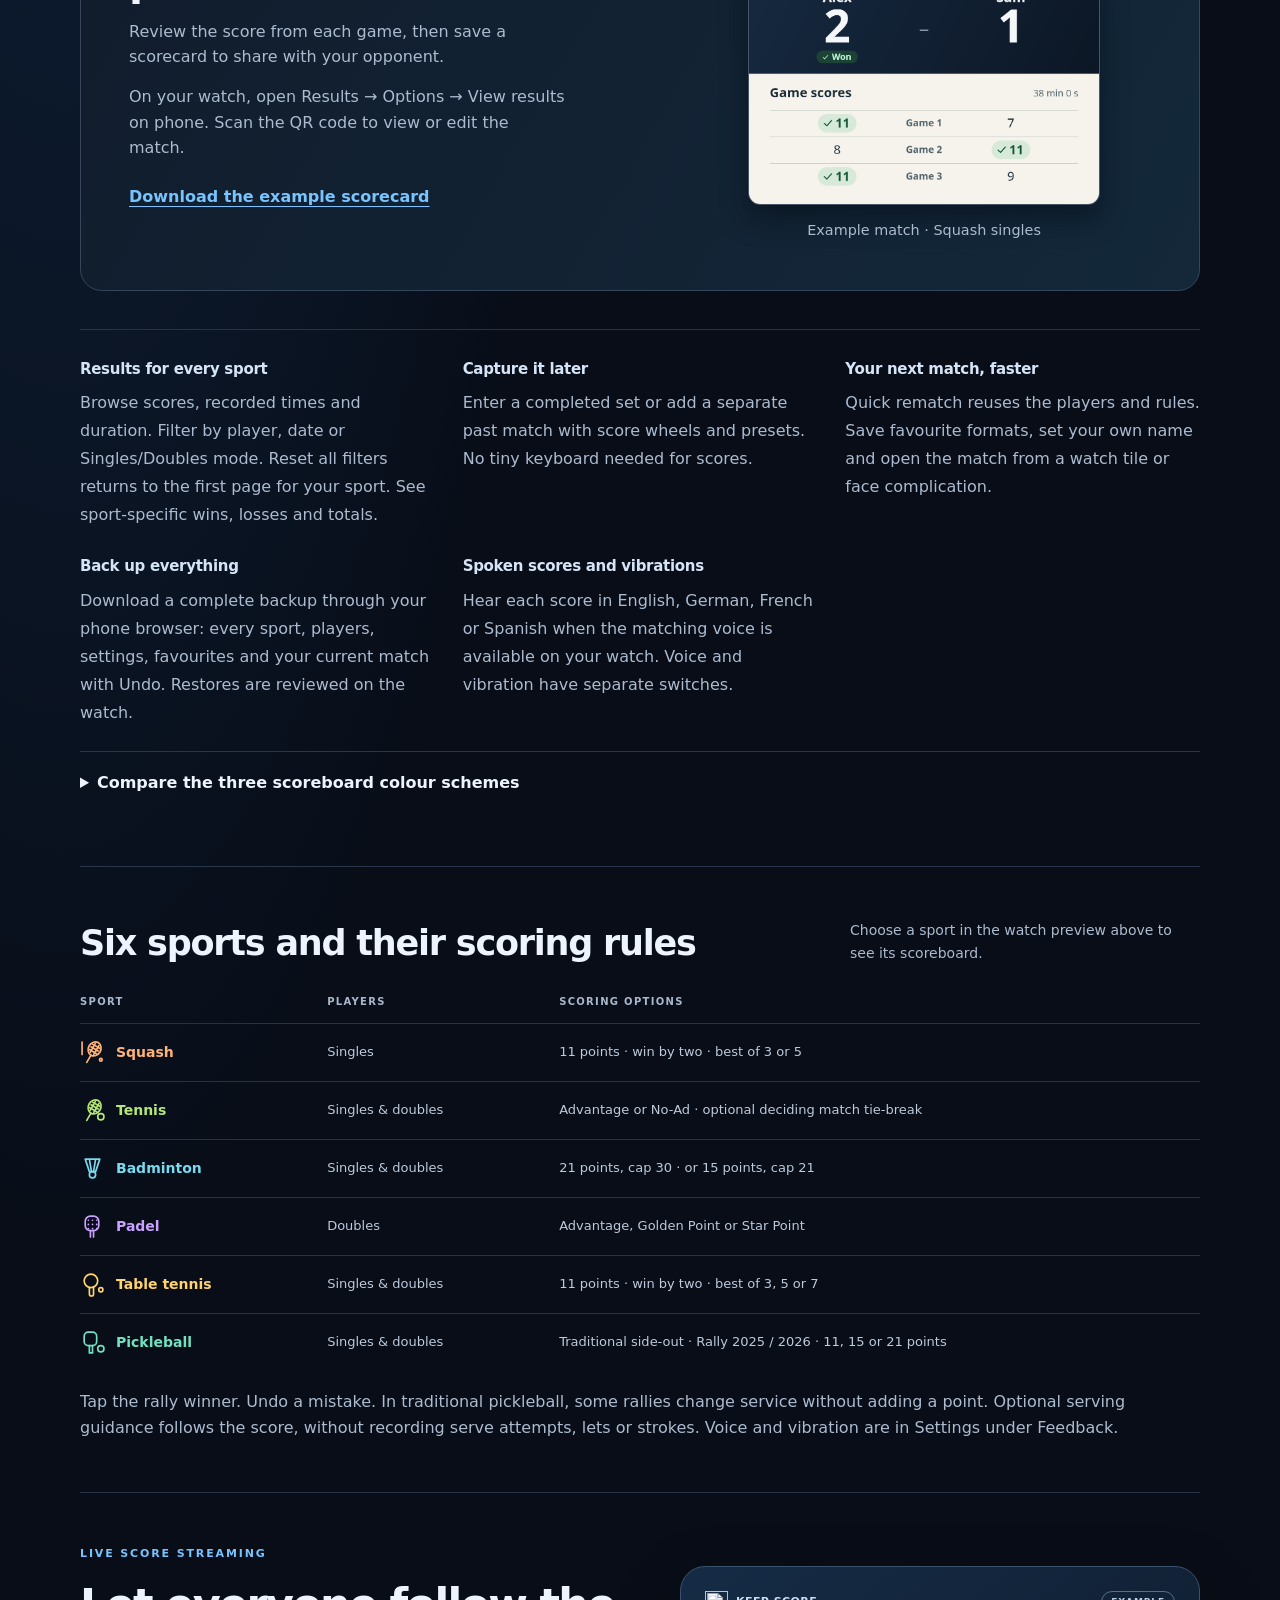
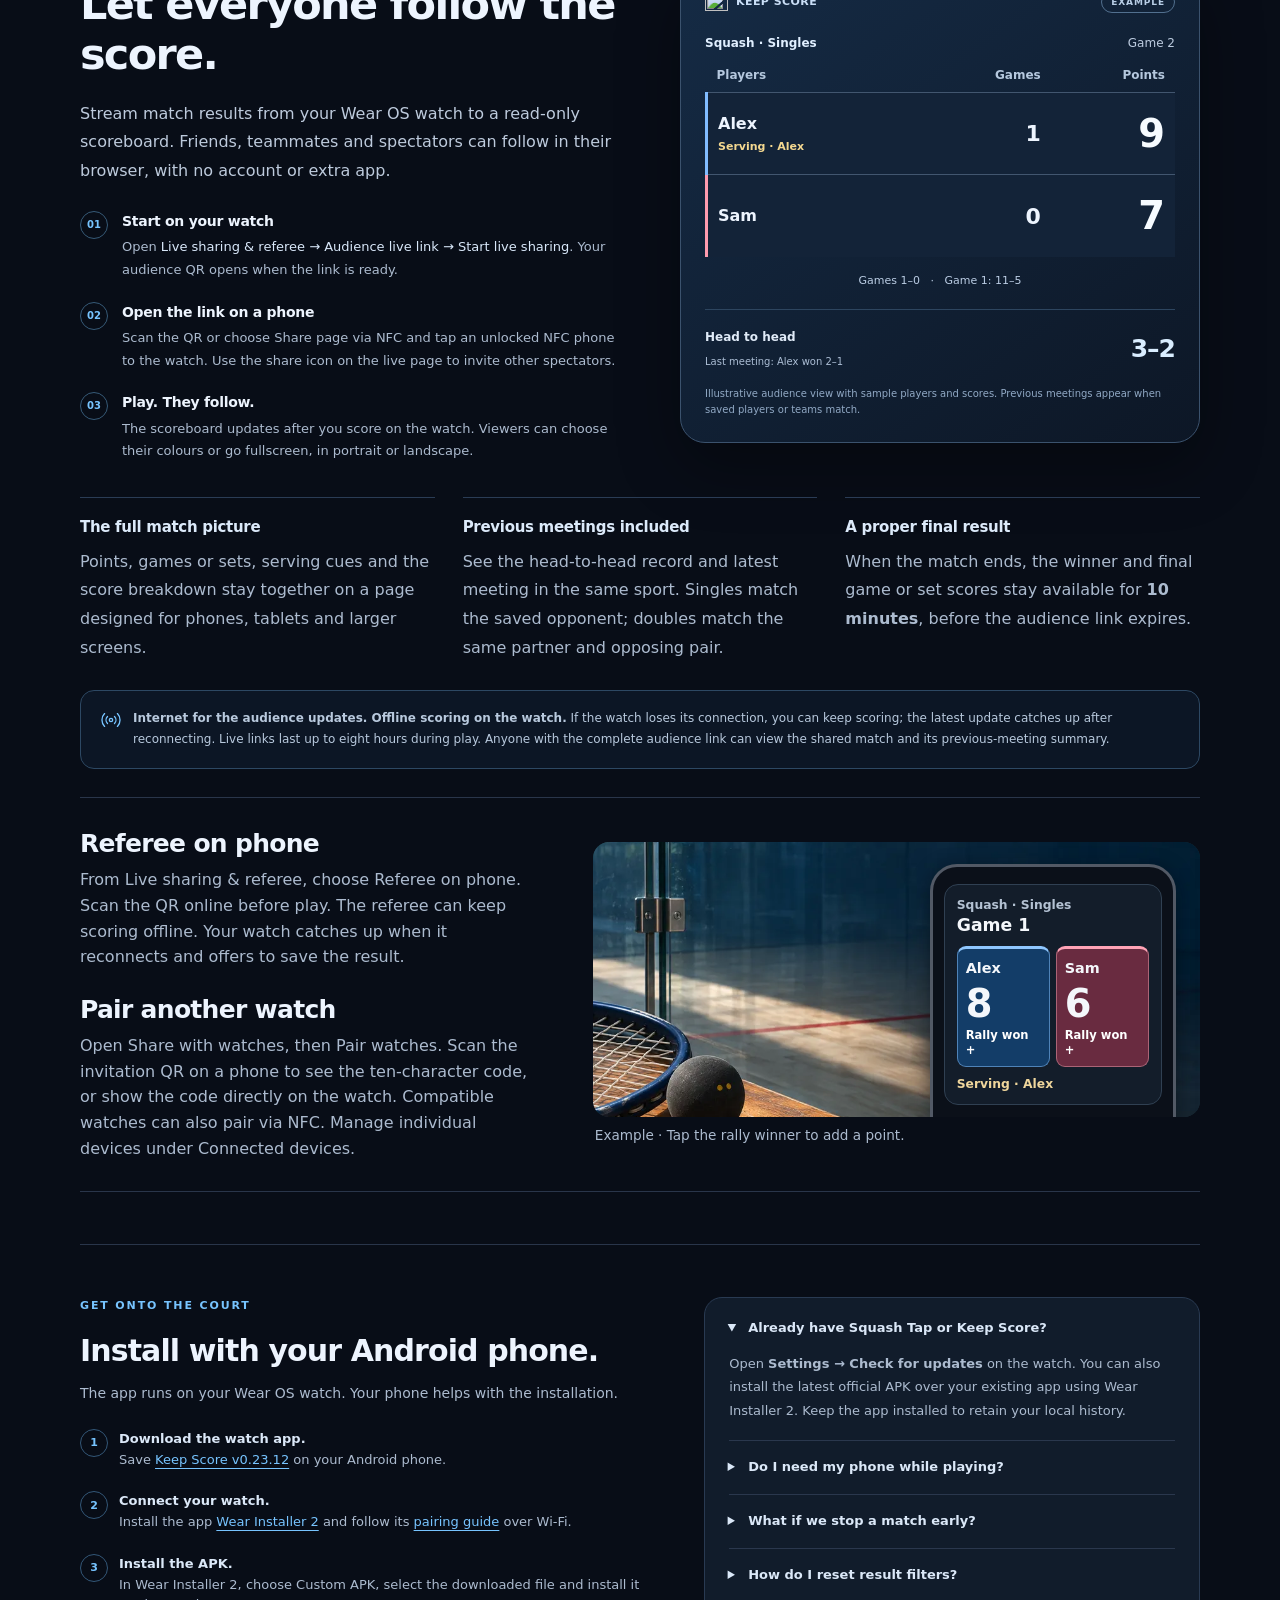
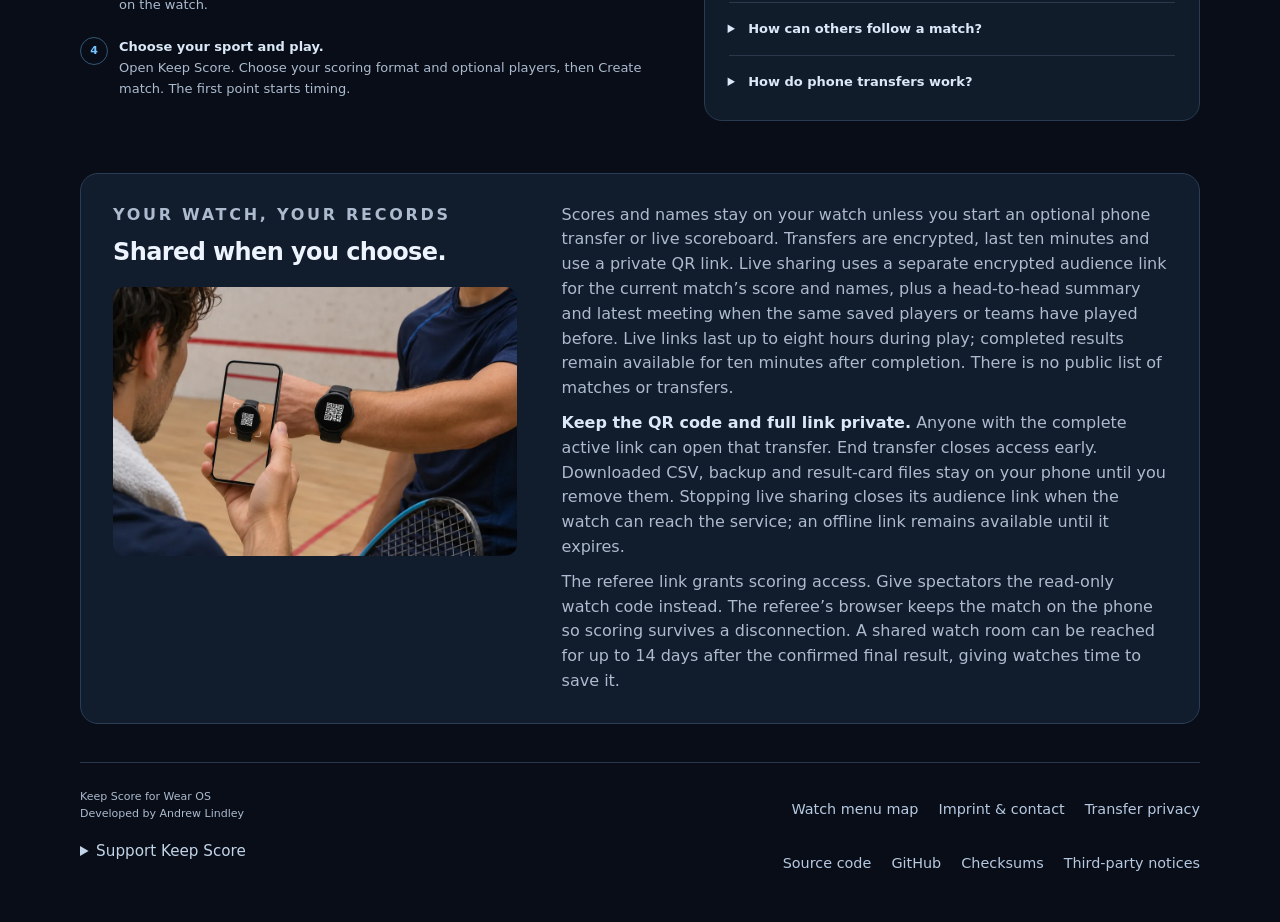
==== commit 47d53fb7: "Add personal match notes, opponent affiliations, and event labels" ====
--- a/public/index.html
+++ b/public/index.html
@@ -188,7 +188,7 @@
 <div><p class="eyebrow">Racket scoring for Wear OS</p><h1 id="hero-title">Keep <em>score.</em><br>Keep <em>playing.</em></h1>
 <p class="lead">Tap the rally winner on your watch. Keep Score handles points, service and sets for six racket sports, even when your phone stays in your bag.</p>
 <ul class="hero-benefits"><li>Works offline</li><li>No account required</li><li>Standalone watch app</li><li><a href="#live-scores">Stream live results</a></li></ul>
-<div class="actions" id="download"><a class="button primary" href="apks/KeepScore-0.23.11.apk" download><svg class="icon" aria-hidden="true"><use href="#icon-download"/></svg>Download v0.23.11</a><a class="button" href="#install">How to install</a></div>
+<div class="actions" id="download"><a class="button primary" href="apks/KeepScore-0.23.12.apk" download><svg class="icon" aria-hidden="true"><use href="#icon-download"/></svg>Download v0.23.12</a><a class="button" href="#install">How to install</a></div>
 <p class="download-note">Watch APK · Install with an Android phone</p></div>
 <fieldset class="sport-preview" aria-describedby="preview-hint"><legend class="sr-only">Choose a sport to preview its scoreboard</legend>
 <label for="preview-squash" style="--sport:var(--squash)"><input type="radio" name="preview-sport" id="preview-squash" checked><svg class="icon" aria-hidden="true"><use href="#icon-squash"/></svg>Squash</label>
@@ -274,7 +274,7 @@
 <section class="section" id="install" aria-labelledby="install-title"><div class="install-grid">
 <div><p class="eyebrow">Get onto the court</p><h2 id="install-title">Install with your Android phone.</h2><p class="install-intro">The app runs on your Wear OS watch. Your phone helps with the installation.</p>
 <ol class="install-steps">
-<li><span><strong>Download the watch app.</strong><br>Save <a href="apks/KeepScore-0.23.11.apk" download>Keep Score v0.23.11</a> on your Android phone.</span></li>
+<li><span><strong>Download the watch app.</strong><br>Save <a href="apks/KeepScore-0.23.12.apk" download>Keep Score v0.23.12</a> on your Android phone.</span></li>
 <li><span><strong>Connect your watch.</strong><br>Install the app <a href="https://play.google.com/store/apps/details?id=org.freepoc.wearinstaller2">Wear Installer 2</a> and follow its <a href="https://freepoc.org/wear-installer-2-help-page/">pairing guide</a> over Wi-Fi.</span></li>
 <li><span><strong>Install the APK.</strong><br>In Wear Installer 2, choose Custom APK, select the downloaded file and install it on the watch.</span></li>
 <li><span><strong>Choose your sport and play.</strong><br>Open Keep Score. Choose your scoring format and optional players, then Create match. The first point starts timing.</span></li>
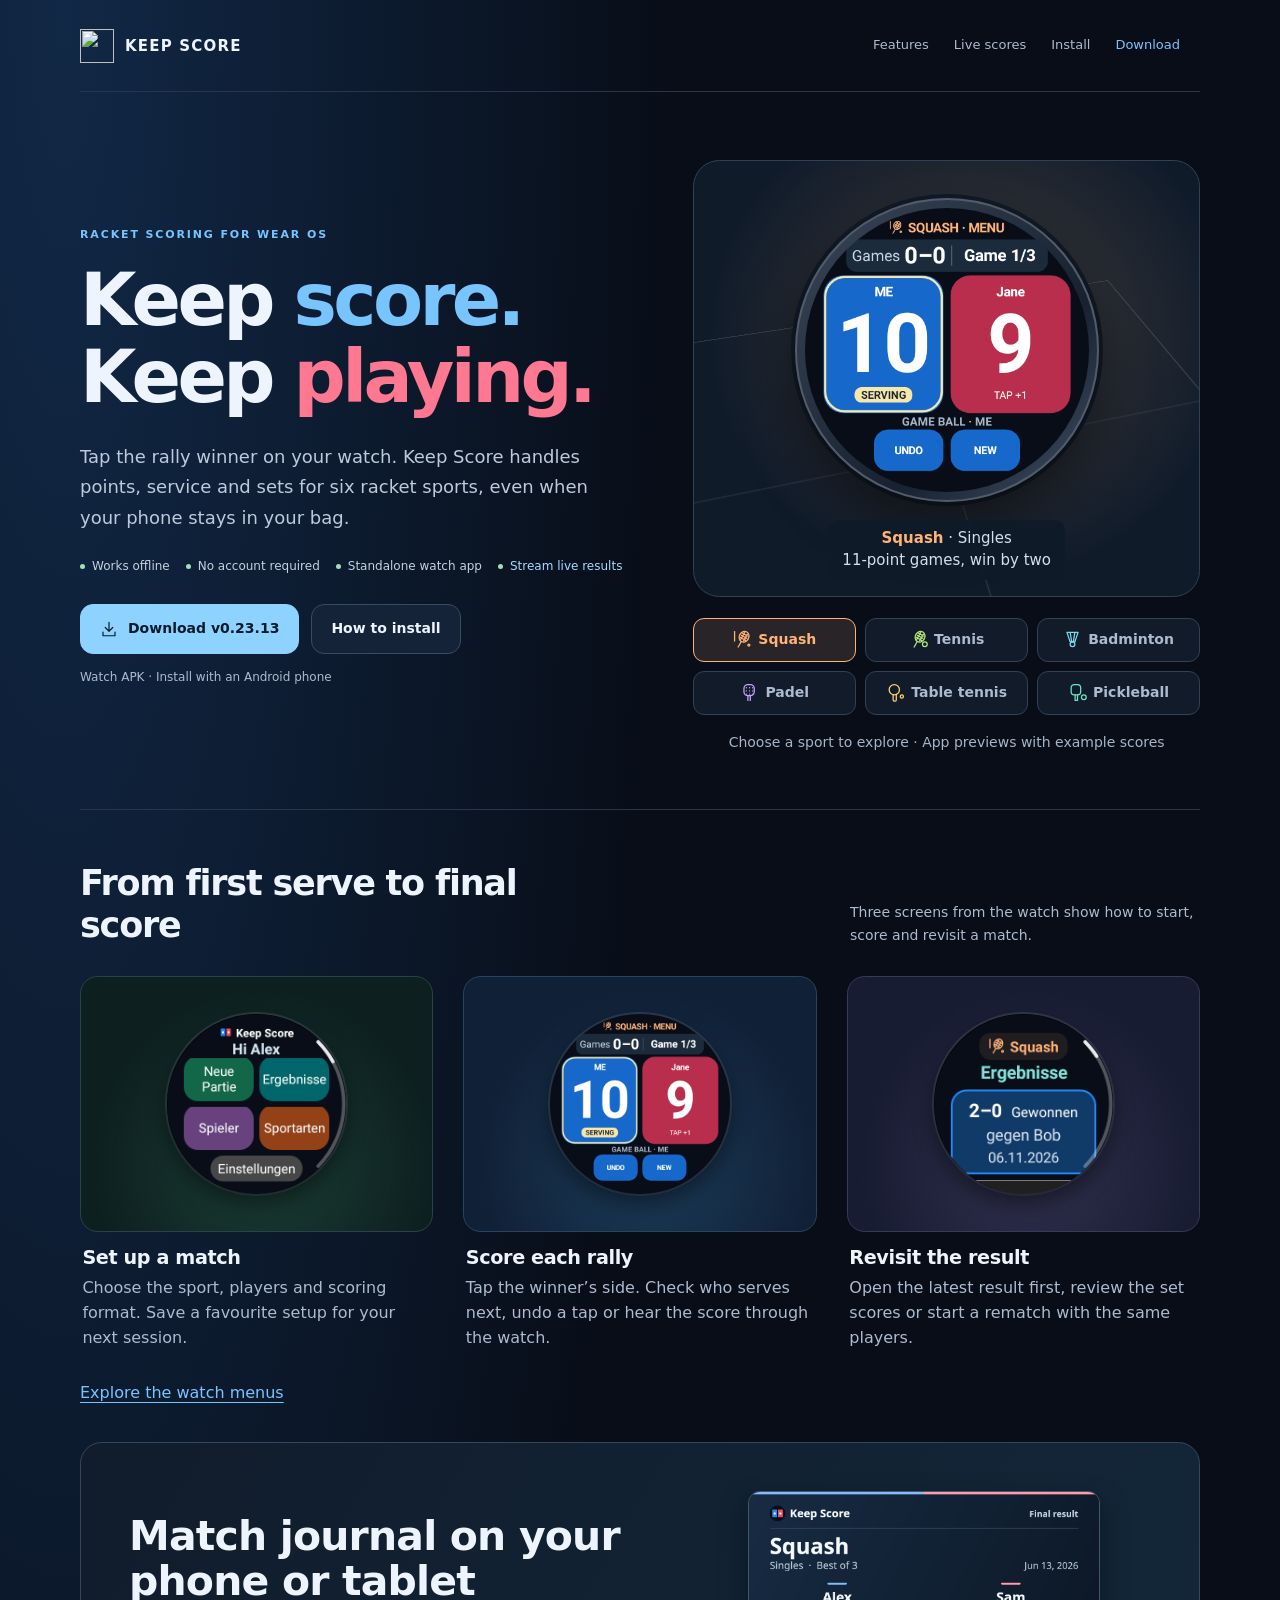
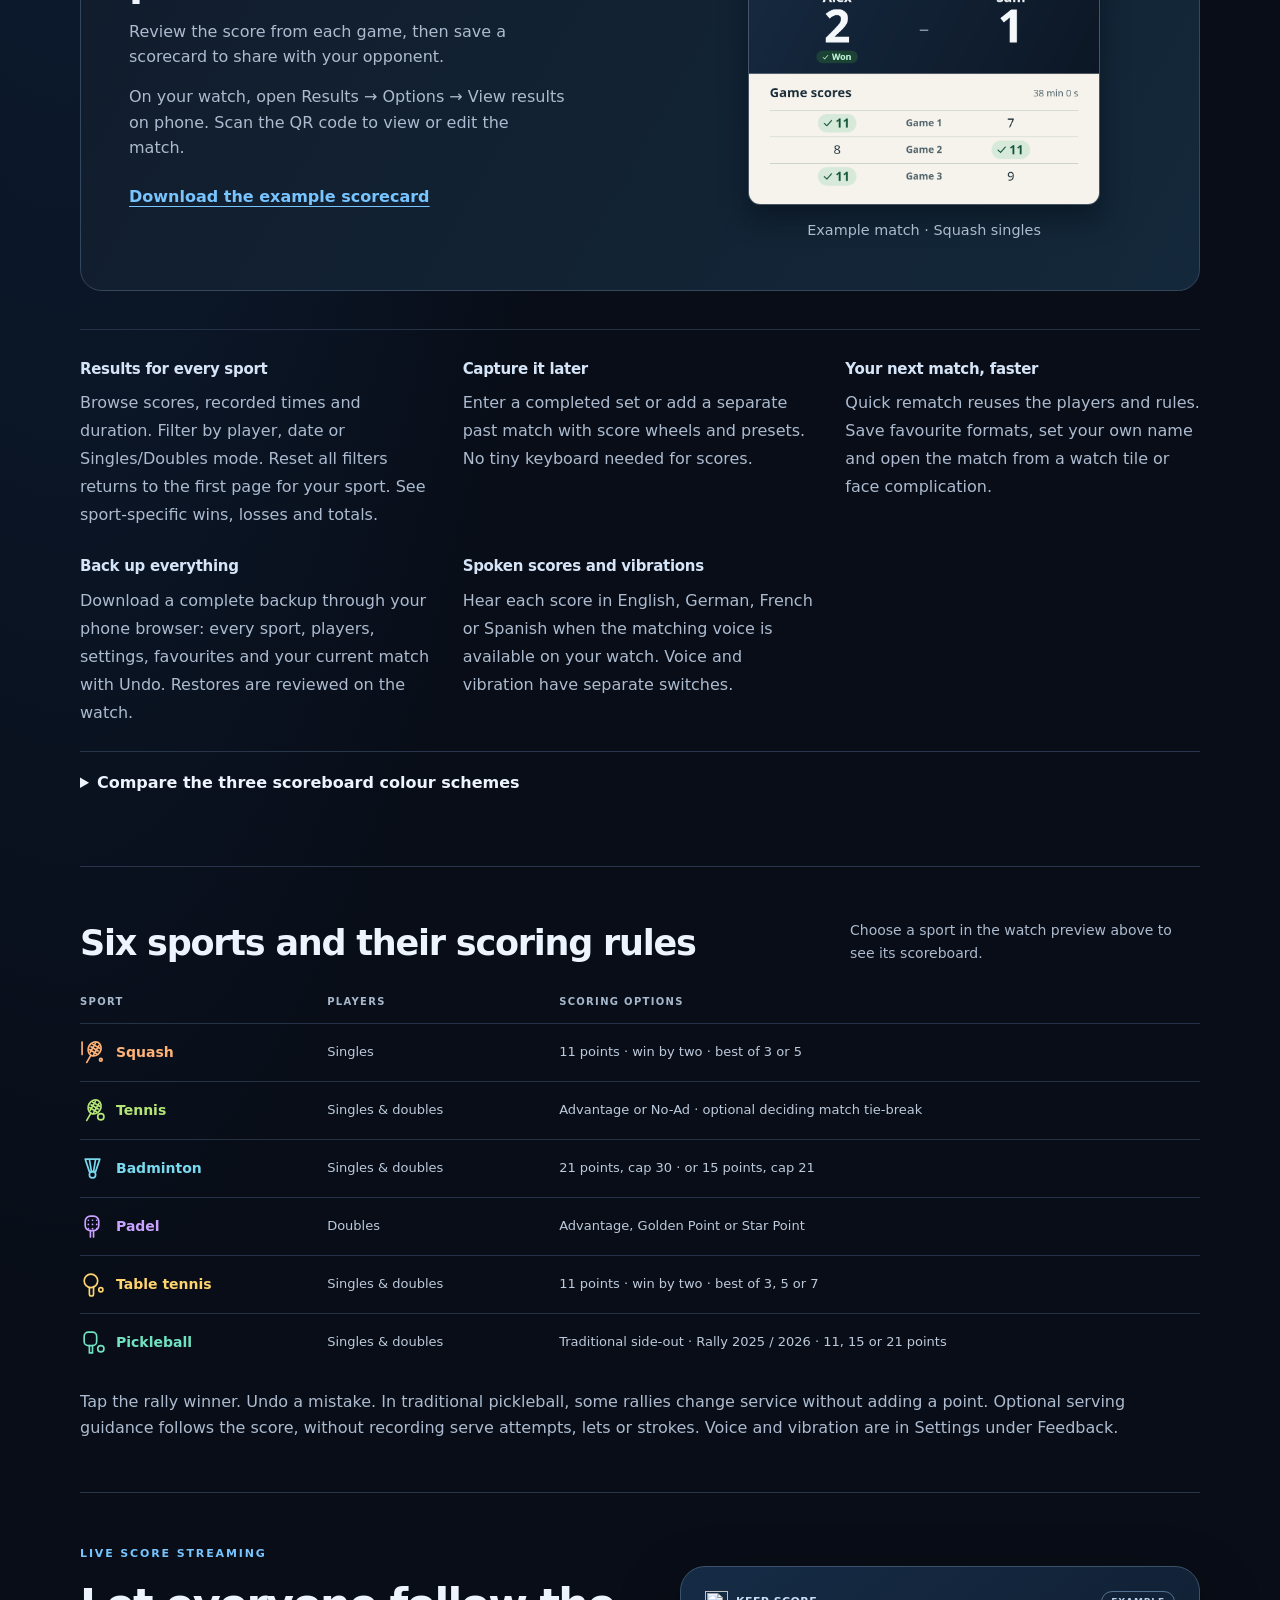
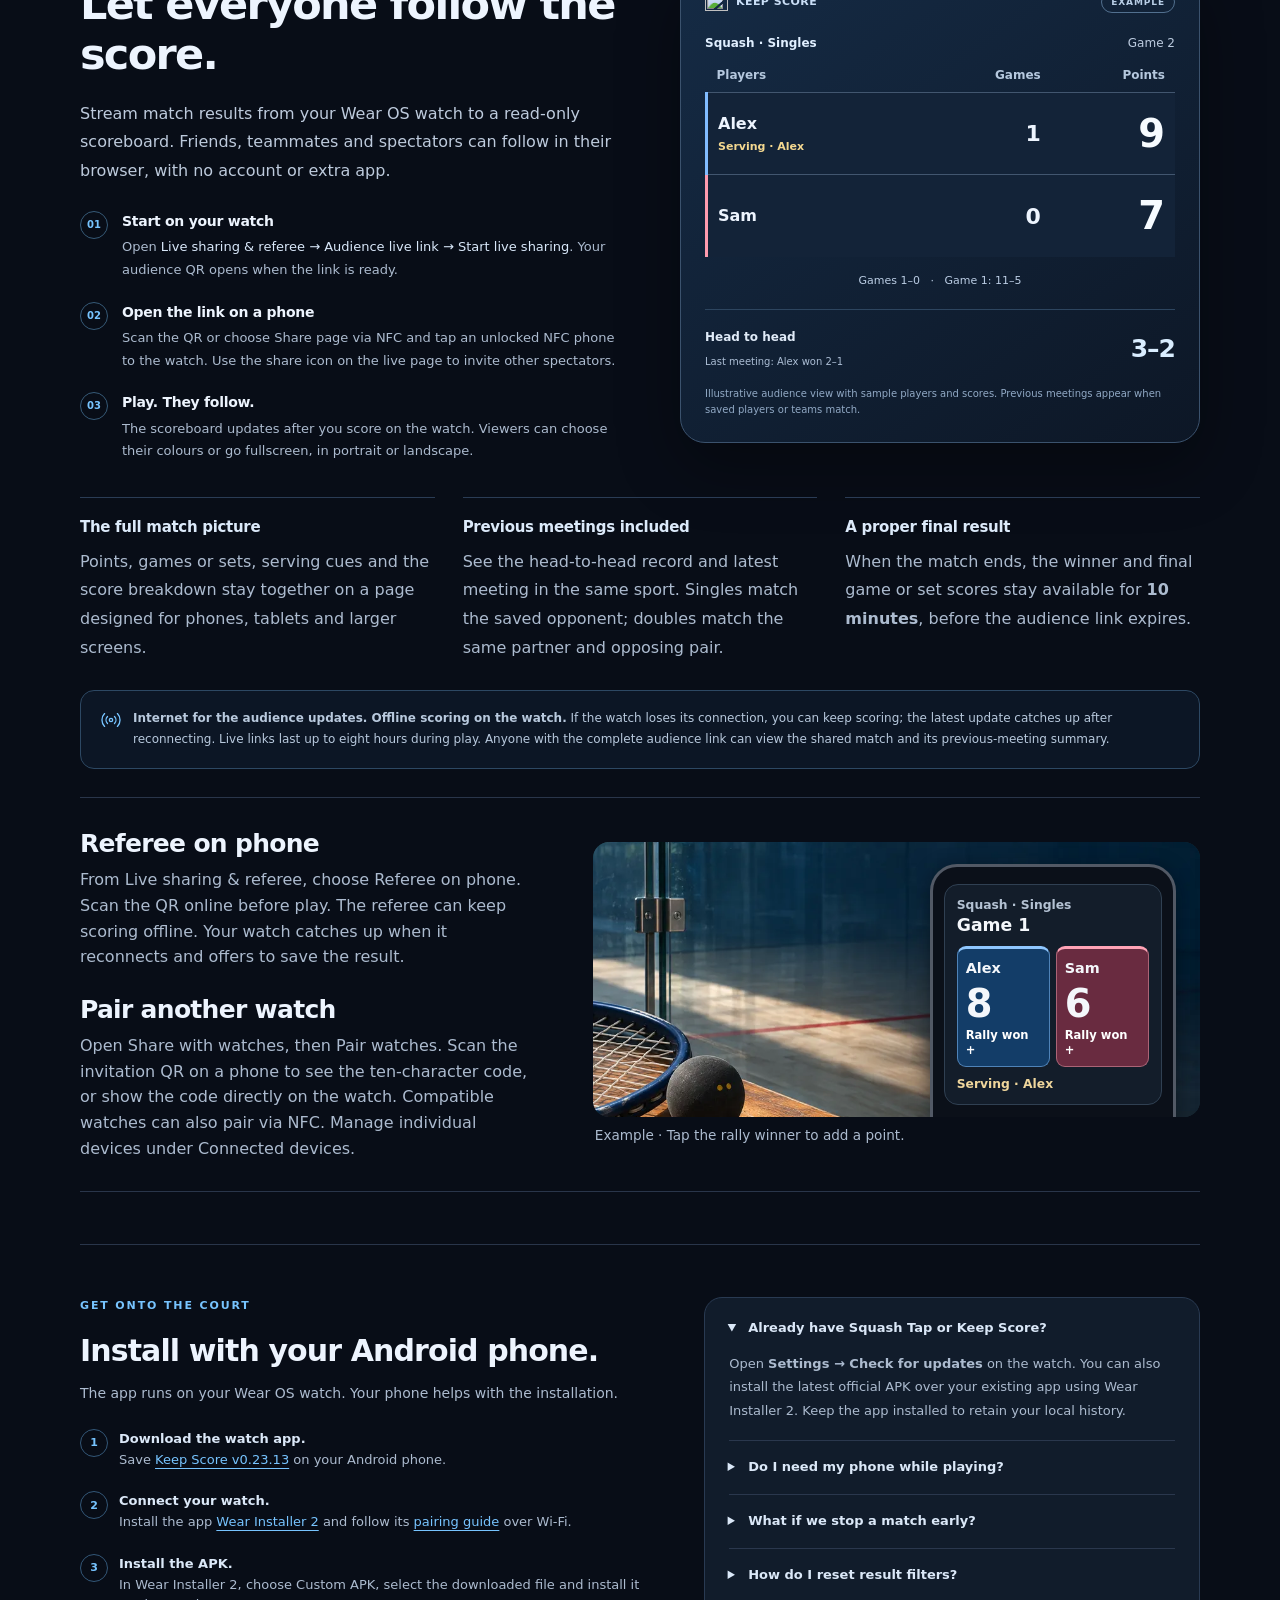
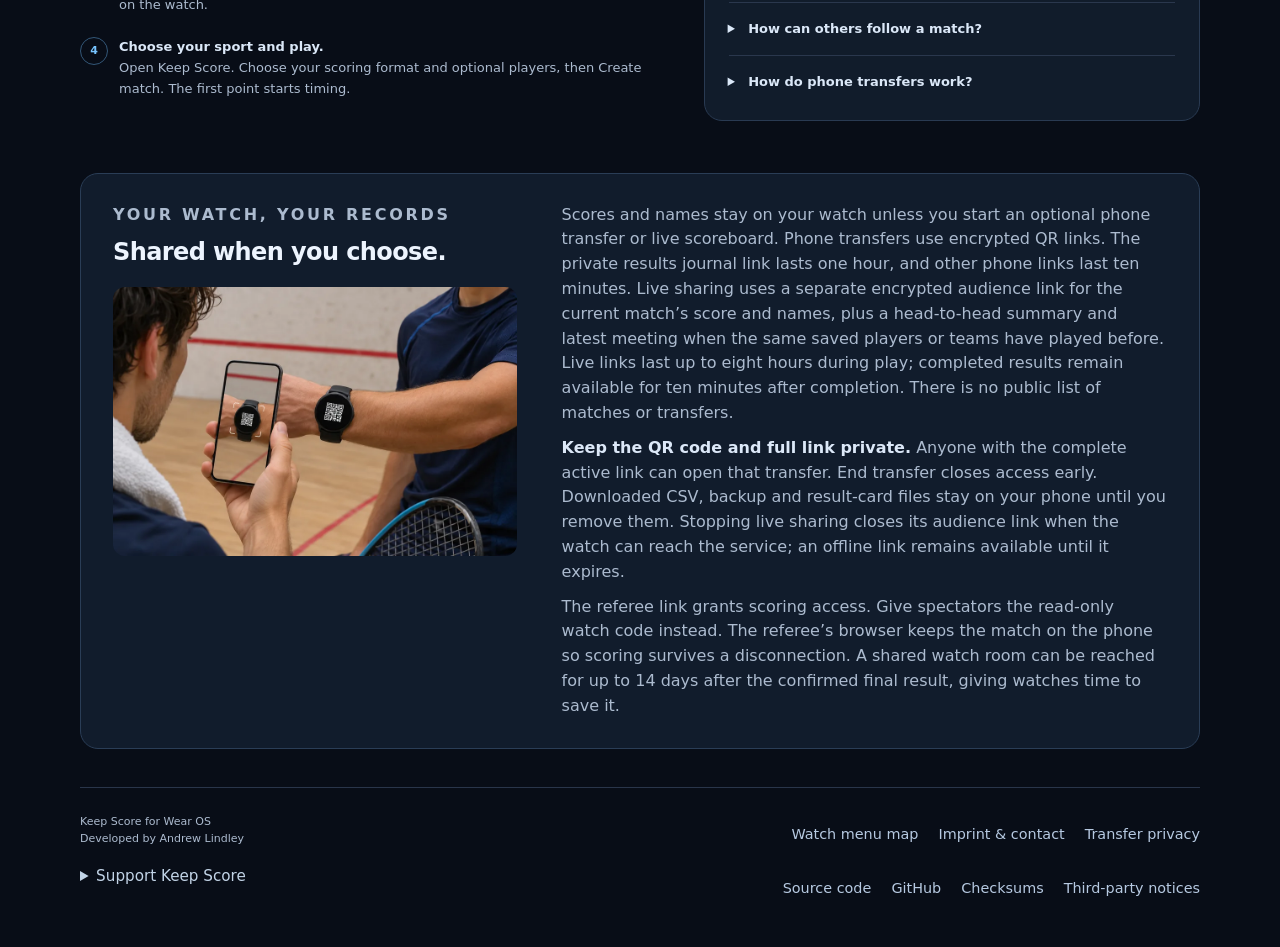
==== commit 1f4d8a76: "Extend the phone journal and add reusable event filters and sorting" ====
--- a/public/index.html
+++ b/public/index.html
@@ -188,7 +188,7 @@
 <div><p class="eyebrow">Racket scoring for Wear OS</p><h1 id="hero-title">Keep <em>score.</em><br>Keep <em>playing.</em></h1>
 <p class="lead">Tap the rally winner on your watch. Keep Score handles points, service and sets for six racket sports, even when your phone stays in your bag.</p>
 <ul class="hero-benefits"><li>Works offline</li><li>No account required</li><li>Standalone watch app</li><li><a href="#live-scores">Stream live results</a></li></ul>
-<div class="actions" id="download"><a class="button primary" href="apks/KeepScore-0.23.12.apk" download><svg class="icon" aria-hidden="true"><use href="#icon-download"/></svg>Download v0.23.12</a><a class="button" href="#install">How to install</a></div>
+<div class="actions" id="download"><a class="button primary" href="apks/KeepScore-0.23.13.apk" download><svg class="icon" aria-hidden="true"><use href="#icon-download"/></svg>Download v0.23.13</a><a class="button" href="#install">How to install</a></div>
 <p class="download-note">Watch APK · Install with an Android phone</p></div>
 <fieldset class="sport-preview" aria-describedby="preview-hint"><legend class="sr-only">Choose a sport to preview its scoreboard</legend>
 <label for="preview-squash" style="--sport:var(--squash)"><input type="radio" name="preview-sport" id="preview-squash" checked><svg class="icon" aria-hidden="true"><use href="#icon-squash"/></svg>Squash</label>
@@ -274,7 +274,7 @@
 <section class="section" id="install" aria-labelledby="install-title"><div class="install-grid">
 <div><p class="eyebrow">Get onto the court</p><h2 id="install-title">Install with your Android phone.</h2><p class="install-intro">The app runs on your Wear OS watch. Your phone helps with the installation.</p>
 <ol class="install-steps">
-<li><span><strong>Download the watch app.</strong><br>Save <a href="apks/KeepScore-0.23.12.apk" download>Keep Score v0.23.12</a> on your Android phone.</span></li>
+<li><span><strong>Download the watch app.</strong><br>Save <a href="apks/KeepScore-0.23.13.apk" download>Keep Score v0.23.13</a> on your Android phone.</span></li>
 <li><span><strong>Connect your watch.</strong><br>Install the app <a href="https://play.google.com/store/apps/details?id=org.freepoc.wearinstaller2">Wear Installer 2</a> and follow its <a href="https://freepoc.org/wear-installer-2-help-page/">pairing guide</a> over Wi-Fi.</span></li>
 <li><span><strong>Install the APK.</strong><br>In Wear Installer 2, choose Custom APK, select the downloaded file and install it on the watch.</span></li>
 <li><span><strong>Choose your sport and play.</strong><br>Open Keep Score. Choose your scoring format and optional players, then Create match. The first point starts timing.</span></li>
@@ -283,12 +283,12 @@
 <details open><summary>Already have Squash Tap or Keep Score?</summary><p>Open <strong>Settings → Check for updates</strong> on the watch. You can also install the latest official APK over your existing app using Wear Installer 2. Keep the app installed to retain your local history.</p></details>
 <details><summary>Do I need my phone while playing?</summary><p>No. Scoring, player names and saved results work on the watch without an account or internet connection. Optional phone transfers need internet on both devices.</p></details>
 <details><summary>What if we stop a match early?</summary><p>Use <strong>Match options → Save retirement result</strong> to record a win/loss with the scores played. Or choose <strong>Current match → Cancel match → Discard match</strong> to quit without a result or statistics entry. Saved history and names are kept.</p><p>When a referee scores on a phone, use Match menu → Cancel match → Discard match on the host watch.</p></details>
-<details><summary>How do I reset result filters?</summary><p>Choose <strong>Results → Filters → Reset all filters</strong>, or use the reset row directly in filtered Results. This clears player, dates and Singles/Doubles mode, keeps your sport, and returns to the first page. The phone results view has the same action.</p></details>
+<details><summary>How do I reset result filters?</summary><p>Choose <strong>Results → Filters → Reset all filters</strong>, or use the reset row directly in filtered Results. This clears the player, dates, event and Singles/Doubles mode and returns to the first page of the selected sport. The phone results view has the same action.</p></details>
 <details><summary>How can others follow a match?</summary><p>Choose <strong>Live sharing &amp; referee → Audience live link → Start live sharing</strong>. Scan the audience QR, then use the share icon on the live page to pass on its link. Viewers see the current score and, when saved players or teams match, the head-to-head record and last meeting. Completed matches show the winner and final game/set scores for ten minutes.</p></details>
 <details><summary>How do phone transfers work?</summary><p>Open <strong>Results → Options</strong> for results and CSV, or <strong>Players → Edit names on phone</strong> for names. Choose Show phone QR and scan it with your phone camera. Changes are reviewed on the watch before you apply them.</p></details>
 </div></div></section>
 <section class="privacy" id="privacy" aria-labelledby="privacy-title"><div><p class="eyebrow">Your watch, your records</p><h2 id="privacy-title">Shared when you choose.</h2>
-<img class="privacy-photo" src="watch-phone-share.webp" width="960" height="640" loading="lazy" decoding="async" alt="A player holds out a watch while another scans its QR code with a phone beside the squash court."></div><div><p>Scores and names stay on your watch unless you start an optional phone transfer or live scoreboard. Transfers are encrypted, last ten minutes and use a private QR link. Live sharing uses a separate encrypted audience link for the current match’s score and names, plus a head-to-head summary and latest meeting when the same saved players or teams have played before. Live links last up to eight hours during play; completed results remain available for ten minutes after completion. There is no public list of matches or transfers.</p><p><strong>Keep the QR code and full link private.</strong> Anyone with the complete active link can open that transfer. End transfer closes access early. Downloaded CSV, backup and result-card files stay on your phone until you remove them. Stopping live sharing closes its audience link when the watch can reach the service; an offline link remains available until it expires.</p><p>The referee link grants scoring access. Give spectators the read-only watch code instead. The referee’s browser keeps the match on the phone so scoring survives a disconnection. A shared watch room can be reached for up to 14 days after the confirmed final result, giving watches time to save it.</p></div></section>
+<img class="privacy-photo" src="watch-phone-share.webp" width="960" height="640" loading="lazy" decoding="async" alt="A player holds out a watch while another scans its QR code with a phone beside the squash court."></div><div><p>Scores and names stay on your watch unless you start an optional phone transfer or live scoreboard. Phone transfers use encrypted QR links. The private results journal link lasts one hour, and other phone links last ten minutes. Live sharing uses a separate encrypted audience link for the current match’s score and names, plus a head-to-head summary and latest meeting when the same saved players or teams have played before. Live links last up to eight hours during play; completed results remain available for ten minutes after completion. There is no public list of matches or transfers.</p><p><strong>Keep the QR code and full link private.</strong> Anyone with the complete active link can open that transfer. End transfer closes access early. Downloaded CSV, backup and result-card files stay on your phone until you remove them. Stopping live sharing closes its audience link when the watch can reach the service; an offline link remains available until it expires.</p><p>The referee link grants scoring access. Give spectators the read-only watch code instead. The referee’s browser keeps the match on the phone so scoring survives a disconnection. A shared watch room can be reached for up to 14 days after the confirmed final result, giving watches time to save it.</p></div></section>
 </main><footer class="site-footer"><div class="footer-credit"><p>Keep Score for Wear OS<br><span>Developed by Andrew Lindley</span></p>
 <details class="project-support"><summary>Support Keep Score</summary>
 <p id="support">I build and maintain Keep Score on my own. If you enjoy the app, a small contribution helps cover the server costs.</p>
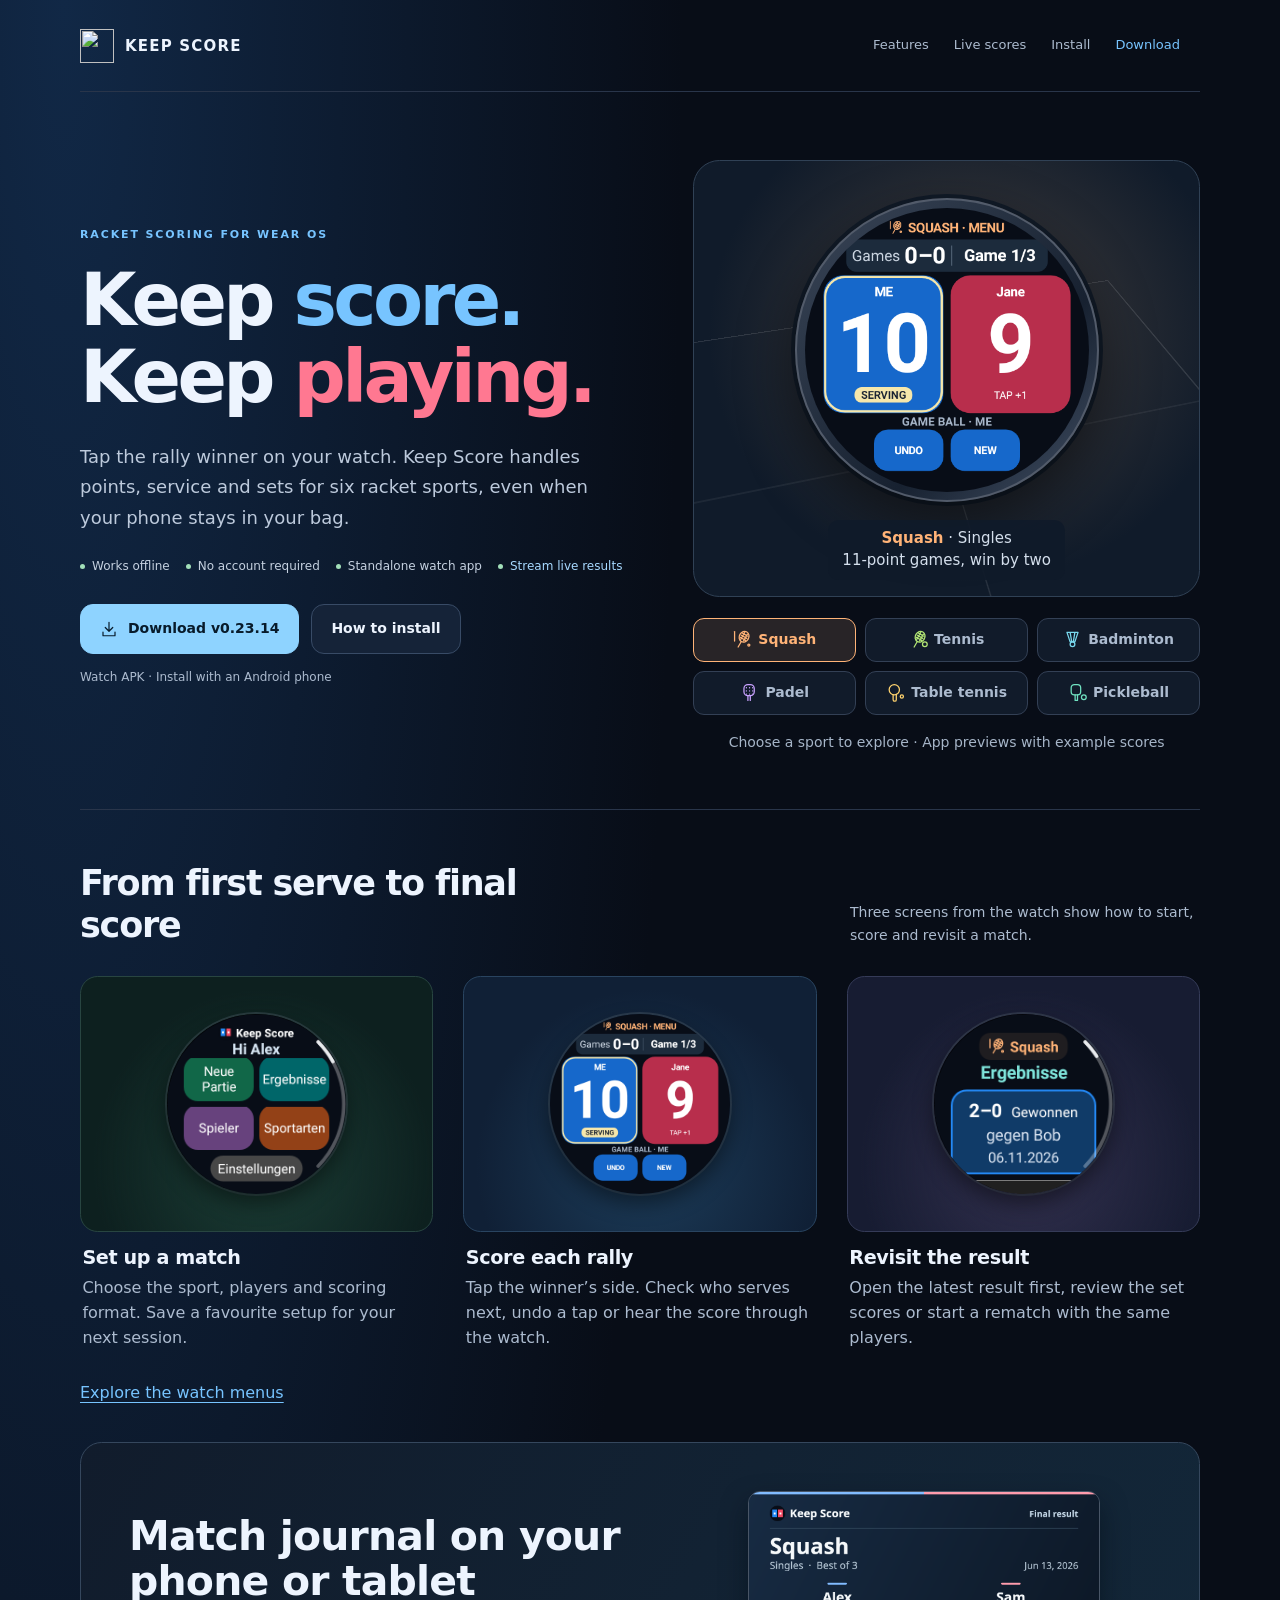
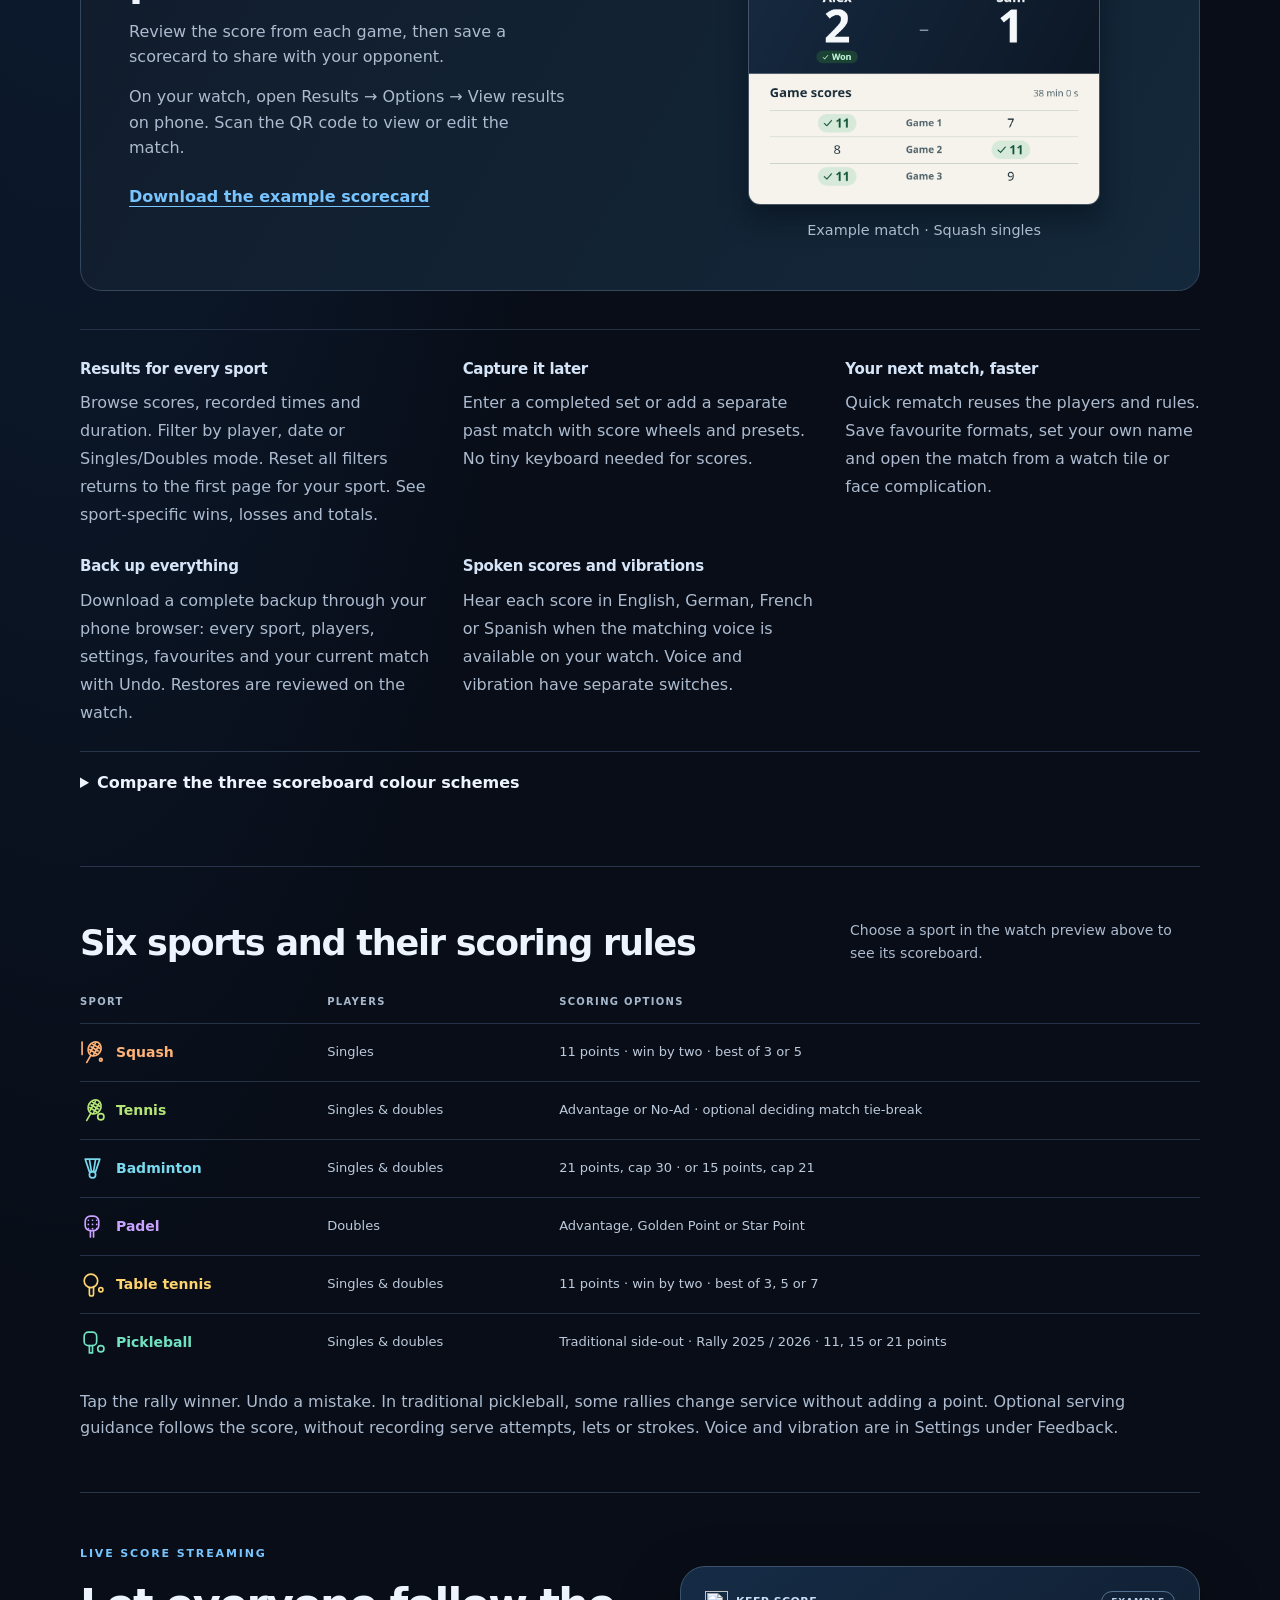
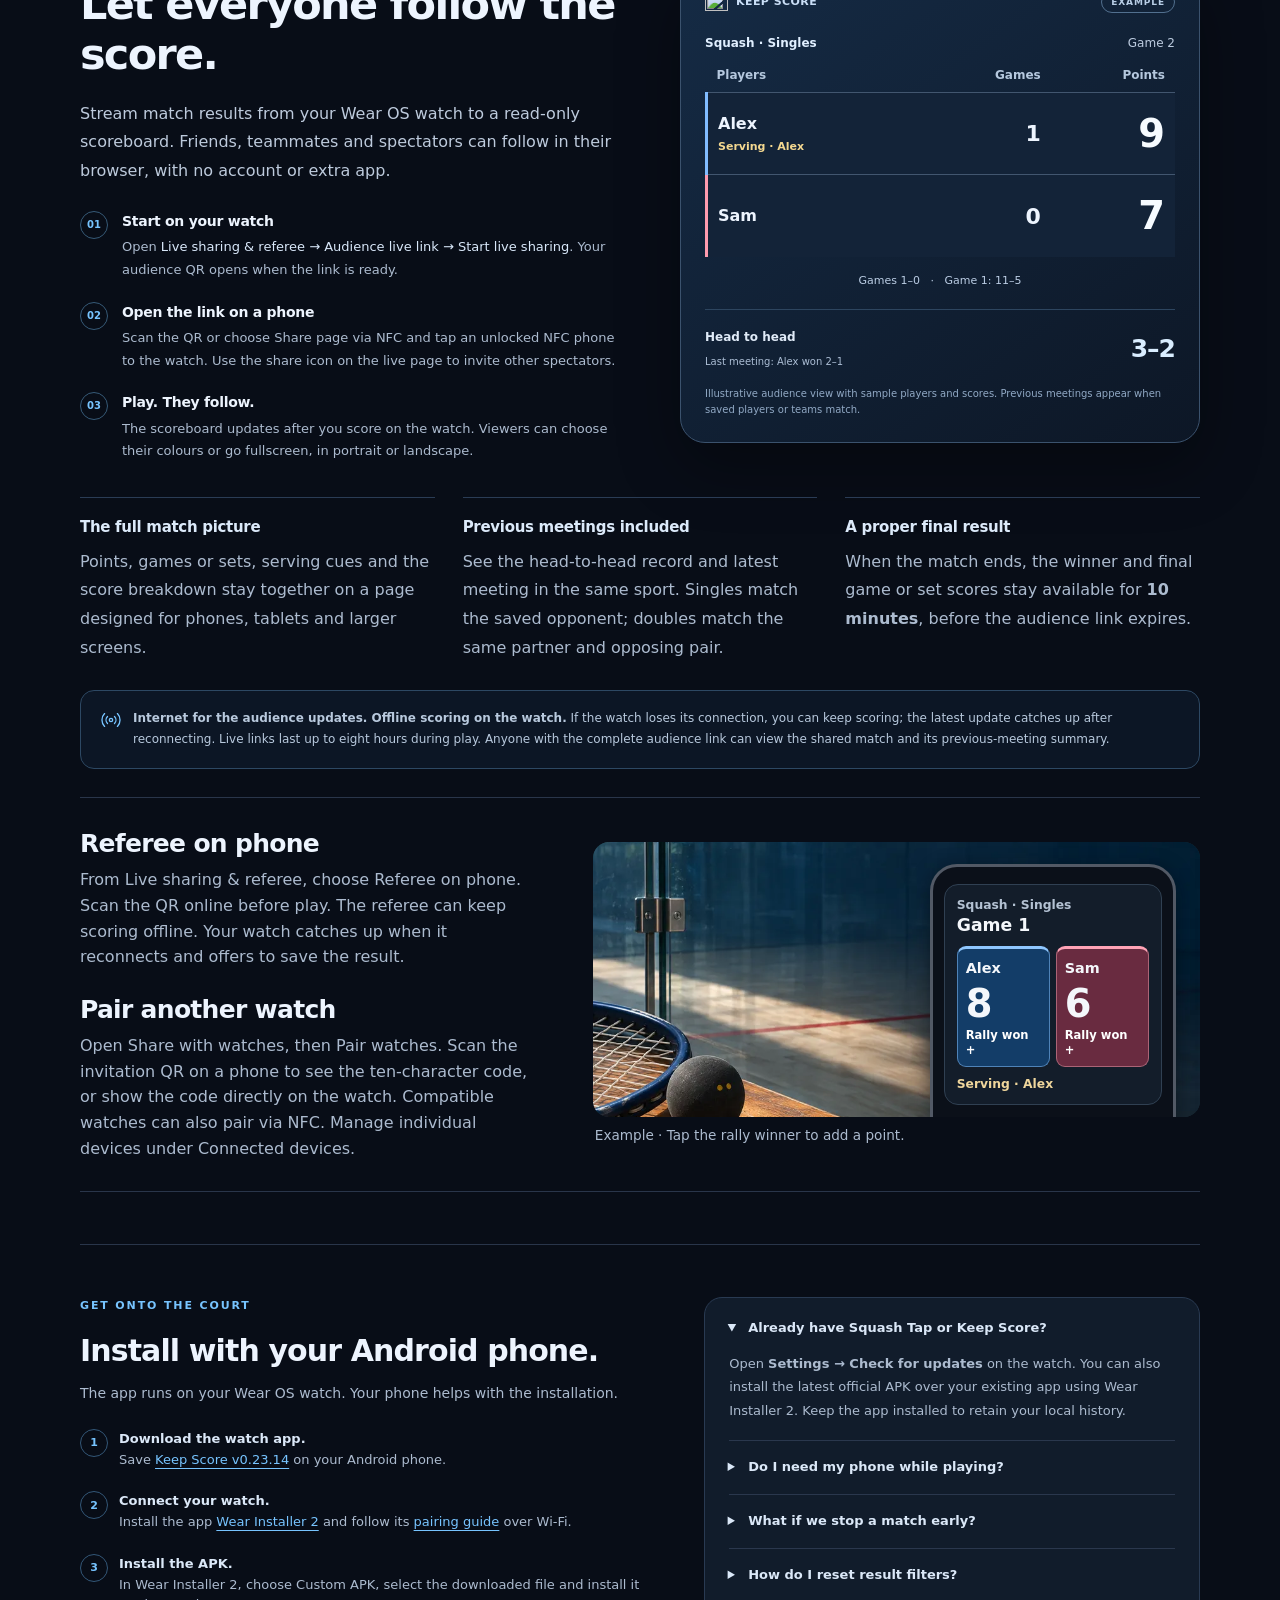
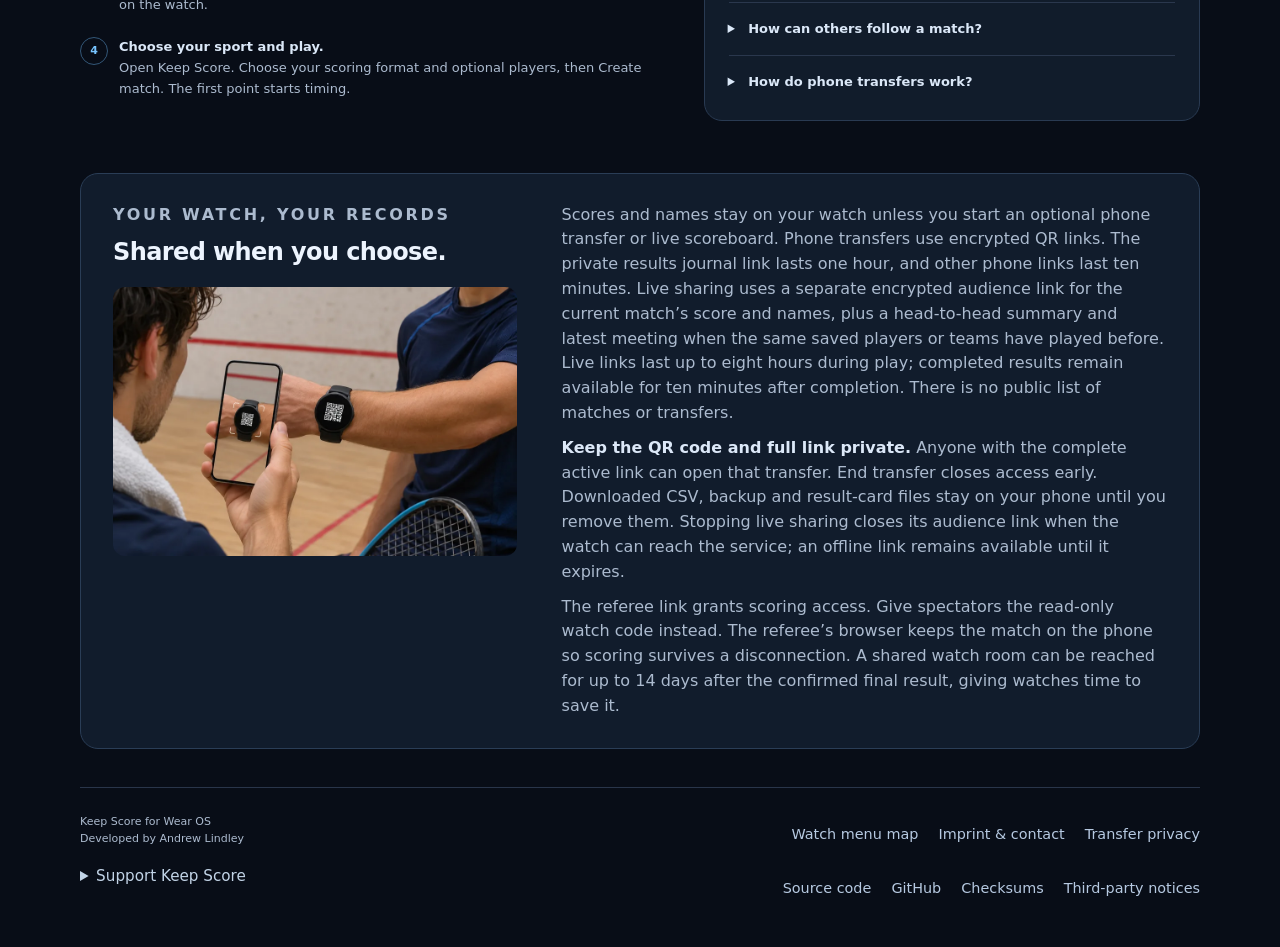
==== commit c6b1b9b0: "Show a paged review of phone imports on the watch in Keep Score 0.23.14" ====
--- a/public/index.html
+++ b/public/index.html
@@ -188,7 +188,7 @@
 <div><p class="eyebrow">Racket scoring for Wear OS</p><h1 id="hero-title">Keep <em>score.</em><br>Keep <em>playing.</em></h1>
 <p class="lead">Tap the rally winner on your watch. Keep Score handles points, service and sets for six racket sports, even when your phone stays in your bag.</p>
 <ul class="hero-benefits"><li>Works offline</li><li>No account required</li><li>Standalone watch app</li><li><a href="#live-scores">Stream live results</a></li></ul>
-<div class="actions" id="download"><a class="button primary" href="apks/KeepScore-0.23.13.apk" download><svg class="icon" aria-hidden="true"><use href="#icon-download"/></svg>Download v0.23.13</a><a class="button" href="#install">How to install</a></div>
+<div class="actions" id="download"><a class="button primary" href="apks/KeepScore-0.23.14.apk" download><svg class="icon" aria-hidden="true"><use href="#icon-download"/></svg>Download v0.23.14</a><a class="button" href="#install">How to install</a></div>
 <p class="download-note">Watch APK · Install with an Android phone</p></div>
 <fieldset class="sport-preview" aria-describedby="preview-hint"><legend class="sr-only">Choose a sport to preview its scoreboard</legend>
 <label for="preview-squash" style="--sport:var(--squash)"><input type="radio" name="preview-sport" id="preview-squash" checked><svg class="icon" aria-hidden="true"><use href="#icon-squash"/></svg>Squash</label>
@@ -274,7 +274,7 @@
 <section class="section" id="install" aria-labelledby="install-title"><div class="install-grid">
 <div><p class="eyebrow">Get onto the court</p><h2 id="install-title">Install with your Android phone.</h2><p class="install-intro">The app runs on your Wear OS watch. Your phone helps with the installation.</p>
 <ol class="install-steps">
-<li><span><strong>Download the watch app.</strong><br>Save <a href="apks/KeepScore-0.23.13.apk" download>Keep Score v0.23.13</a> on your Android phone.</span></li>
+<li><span><strong>Download the watch app.</strong><br>Save <a href="apks/KeepScore-0.23.14.apk" download>Keep Score v0.23.14</a> on your Android phone.</span></li>
 <li><span><strong>Connect your watch.</strong><br>Install the app <a href="https://play.google.com/store/apps/details?id=org.freepoc.wearinstaller2">Wear Installer 2</a> and follow its <a href="https://freepoc.org/wear-installer-2-help-page/">pairing guide</a> over Wi-Fi.</span></li>
 <li><span><strong>Install the APK.</strong><br>In Wear Installer 2, choose Custom APK, select the downloaded file and install it on the watch.</span></li>
 <li><span><strong>Choose your sport and play.</strong><br>Open Keep Score. Choose your scoring format and optional players, then Create match. The first point starts timing.</span></li>
